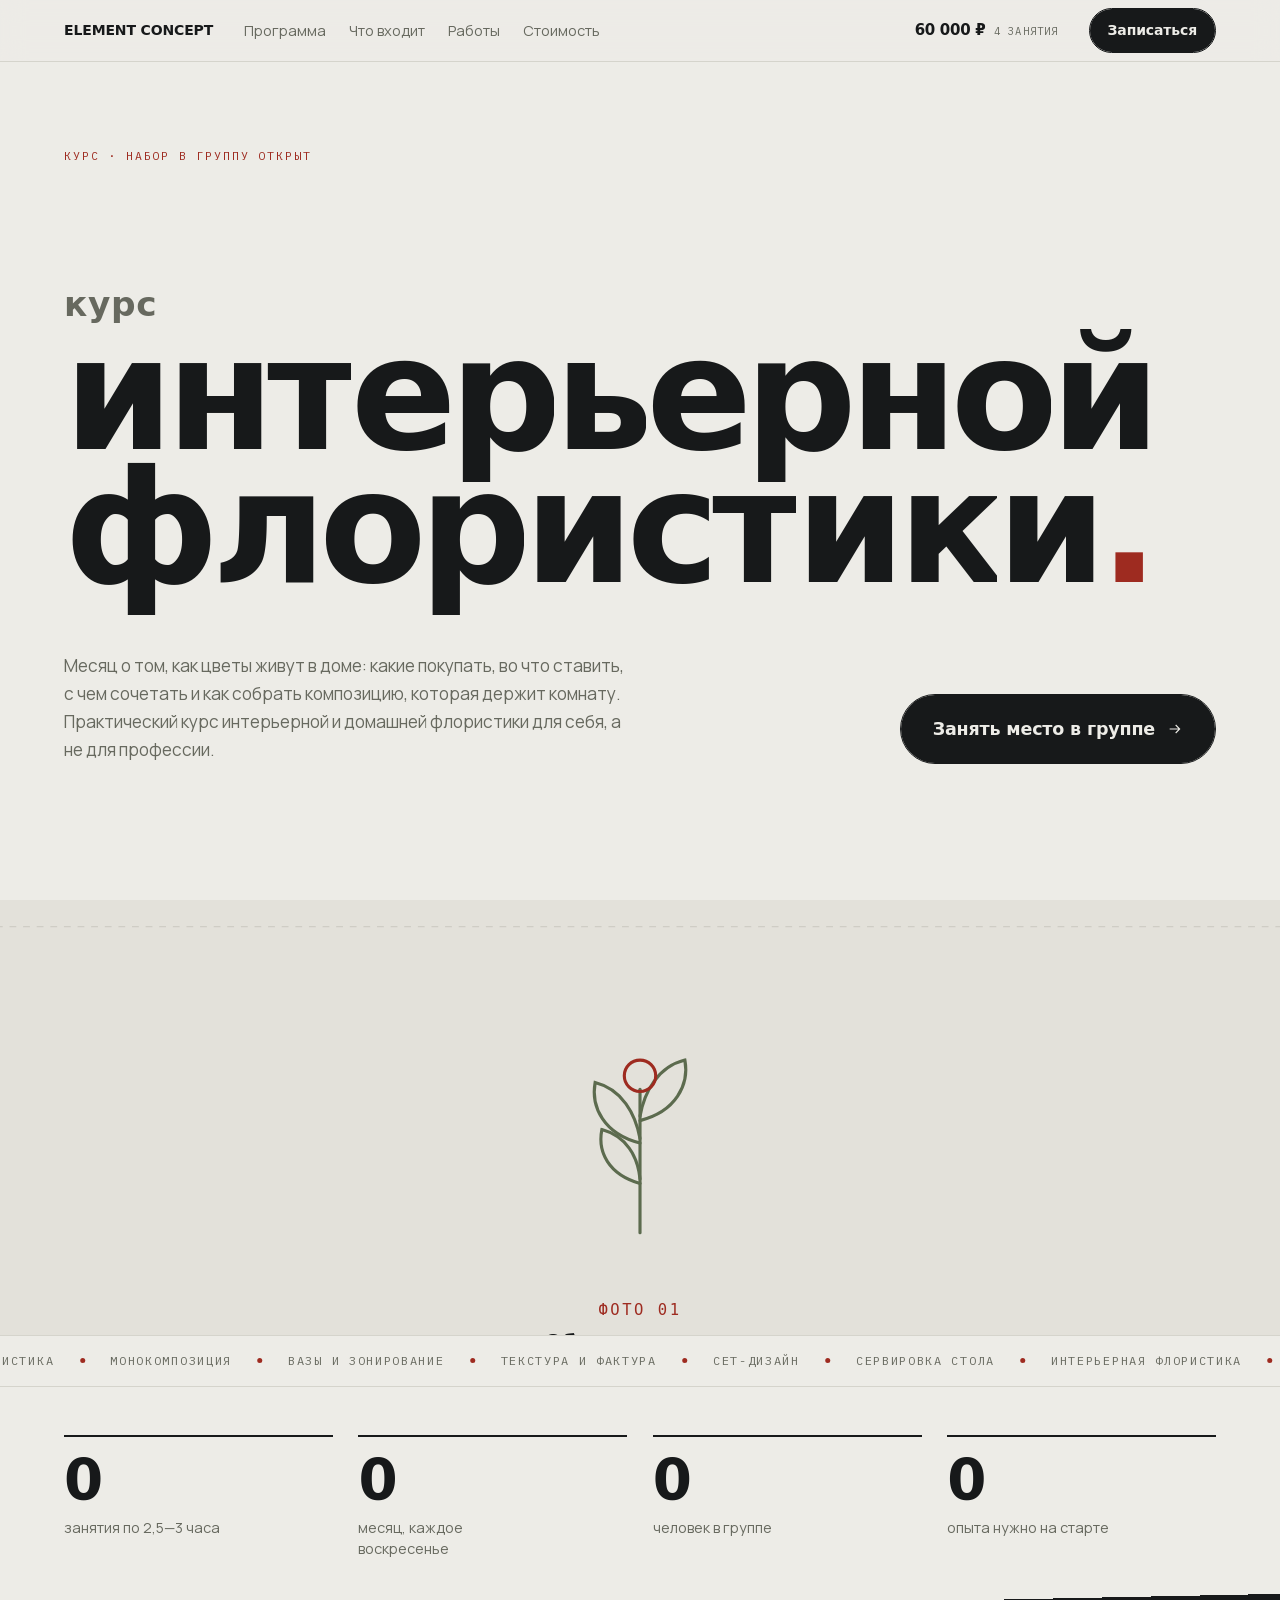
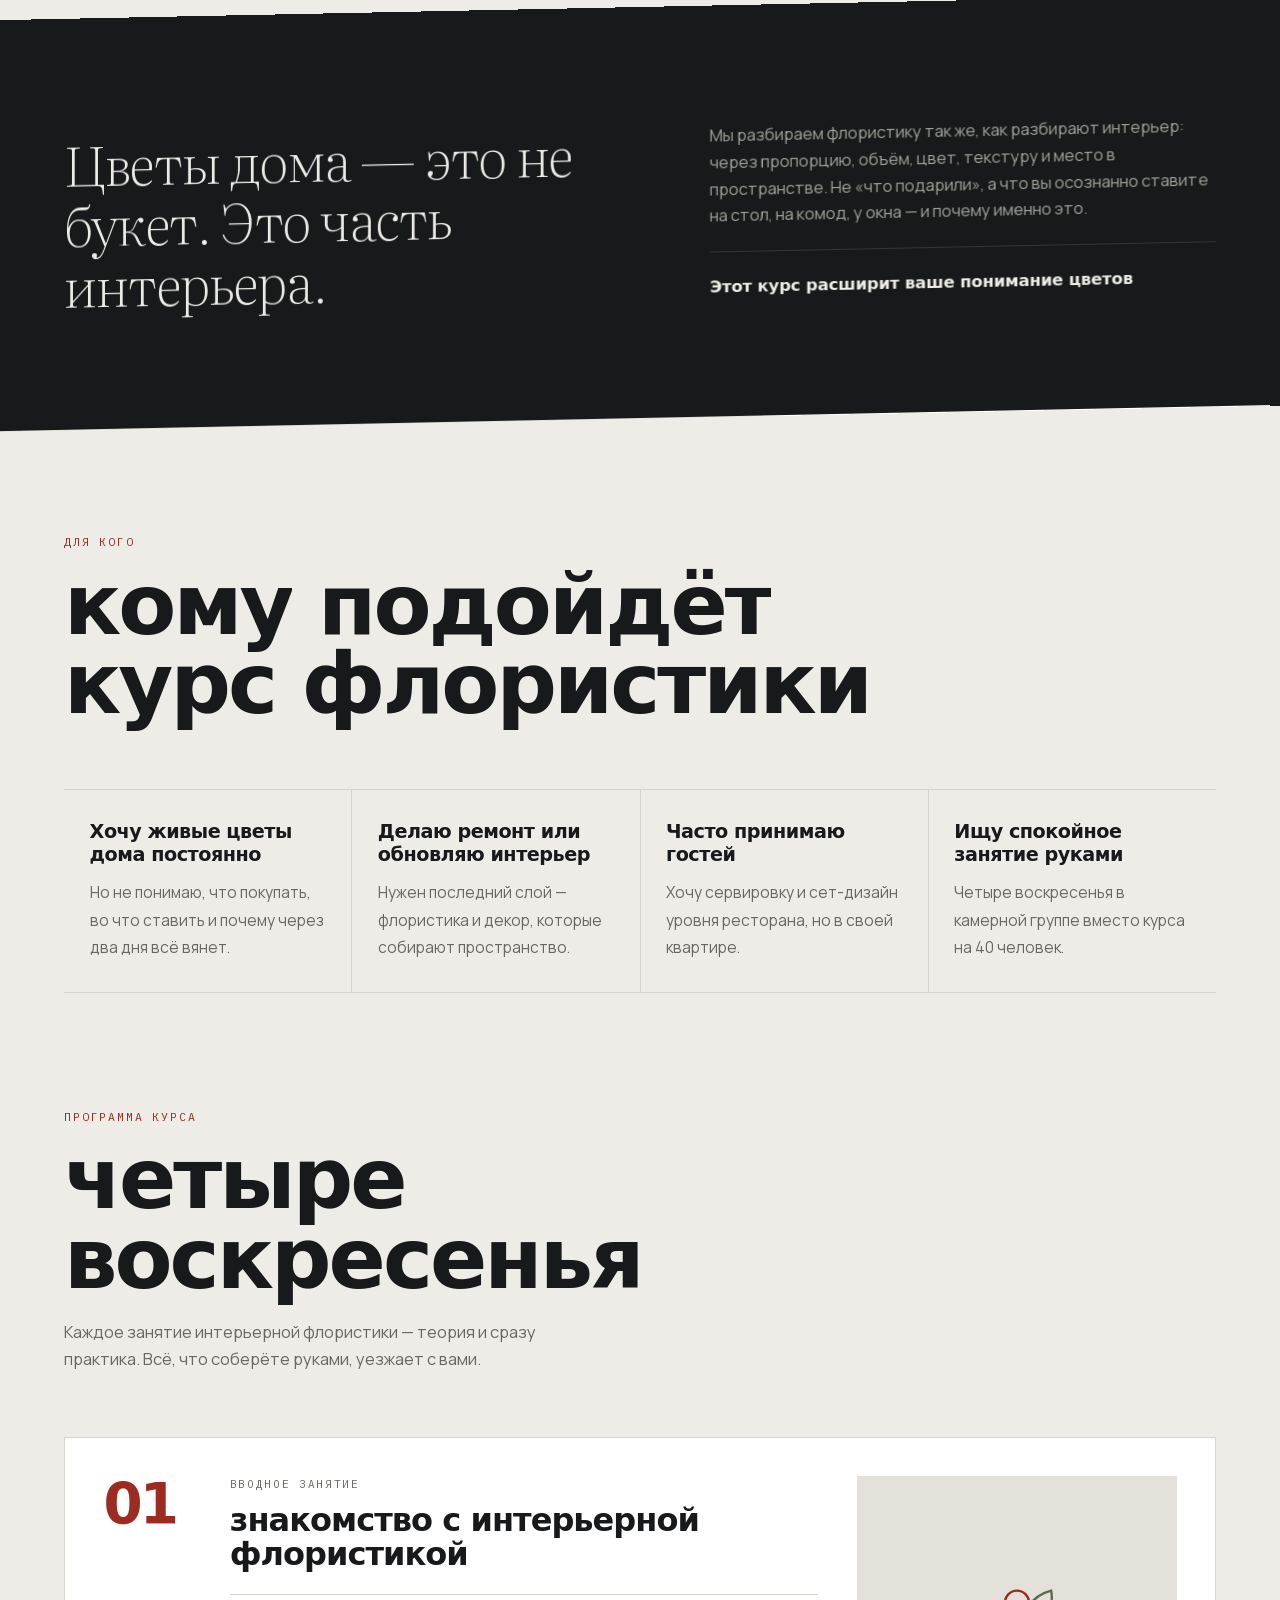
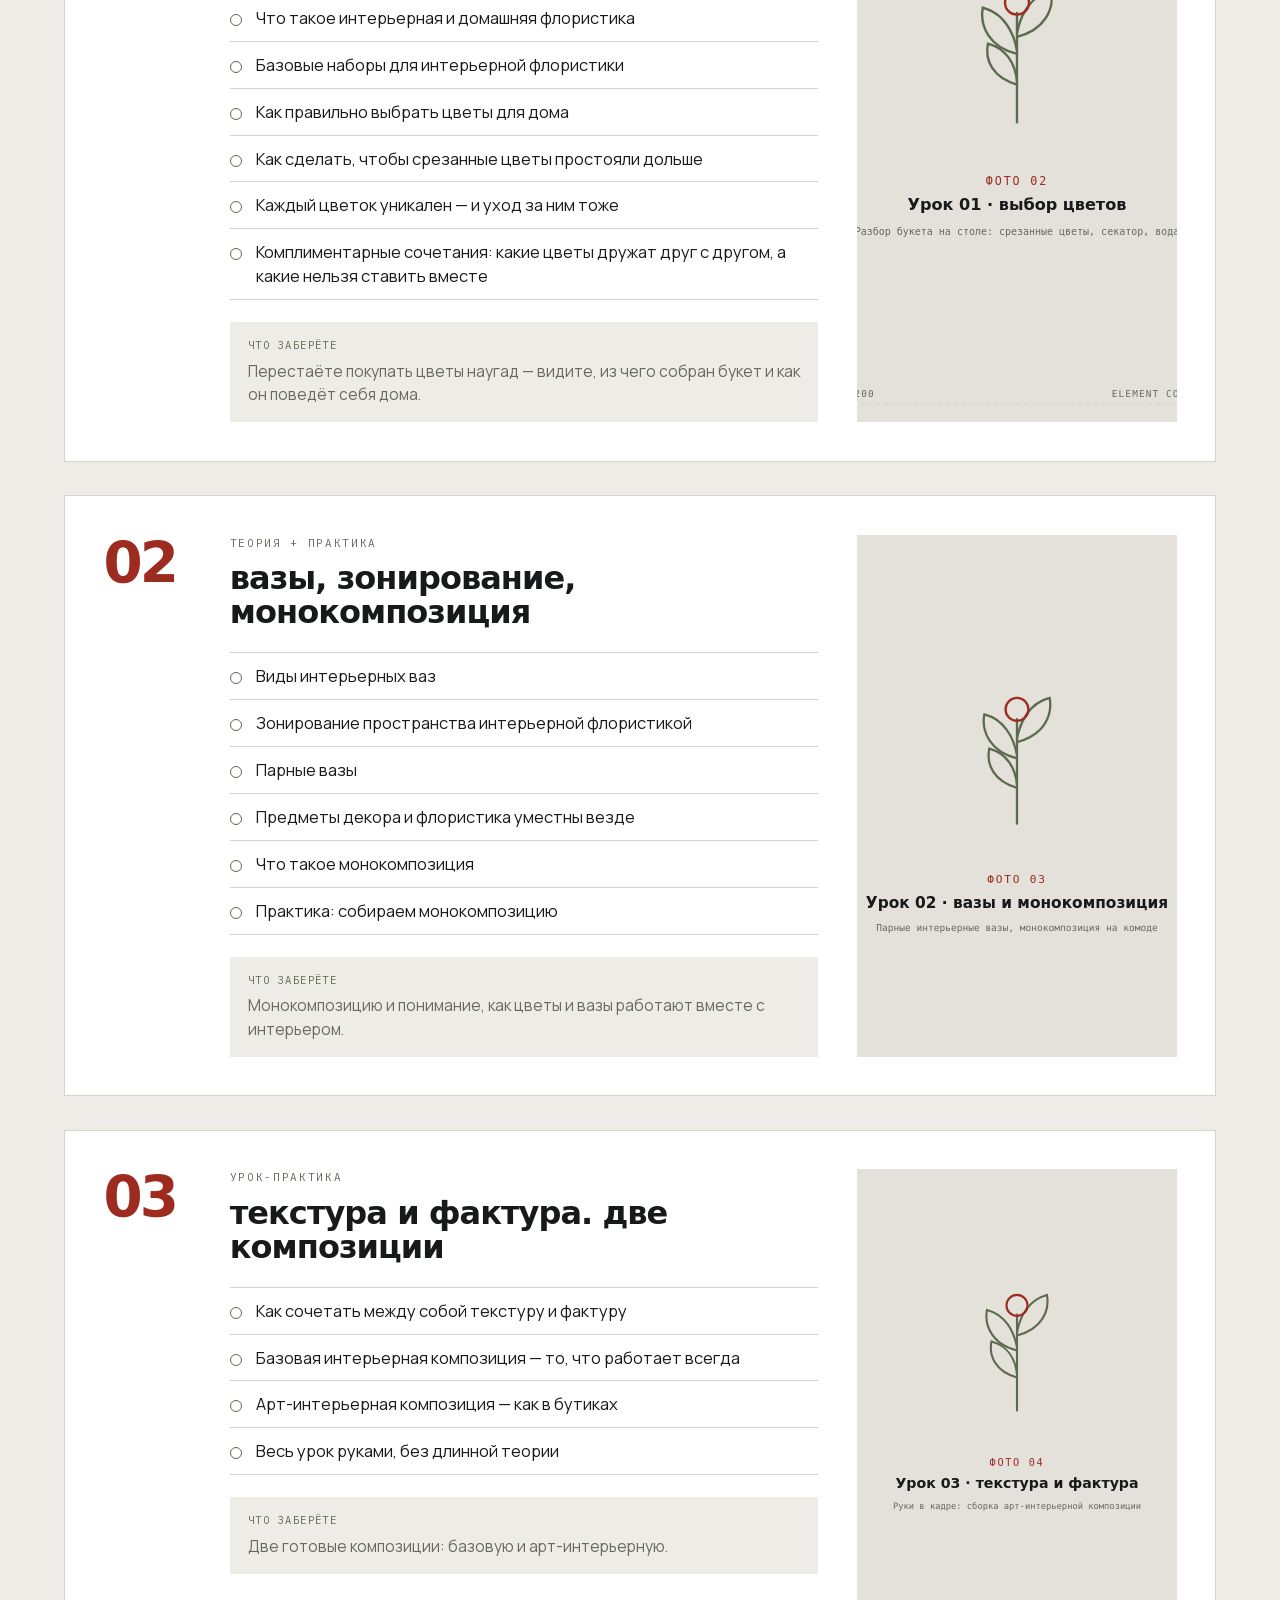
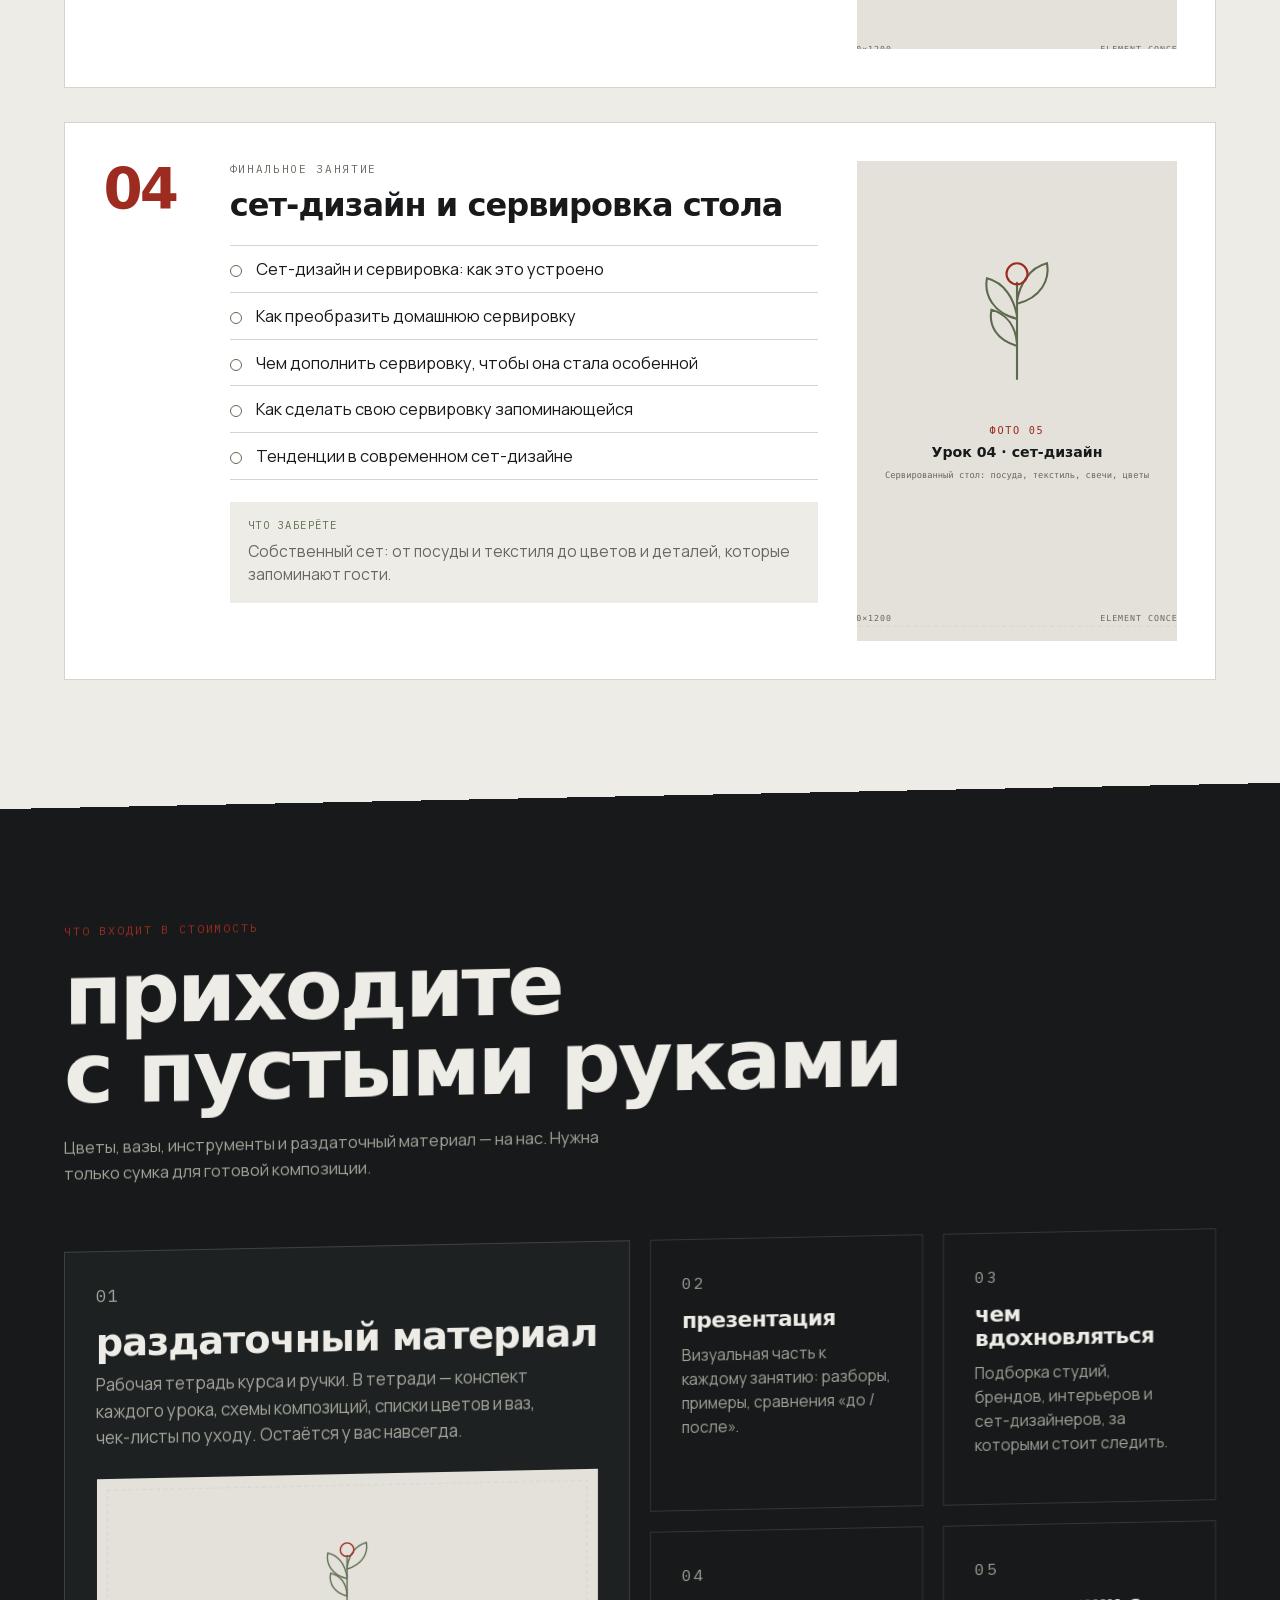
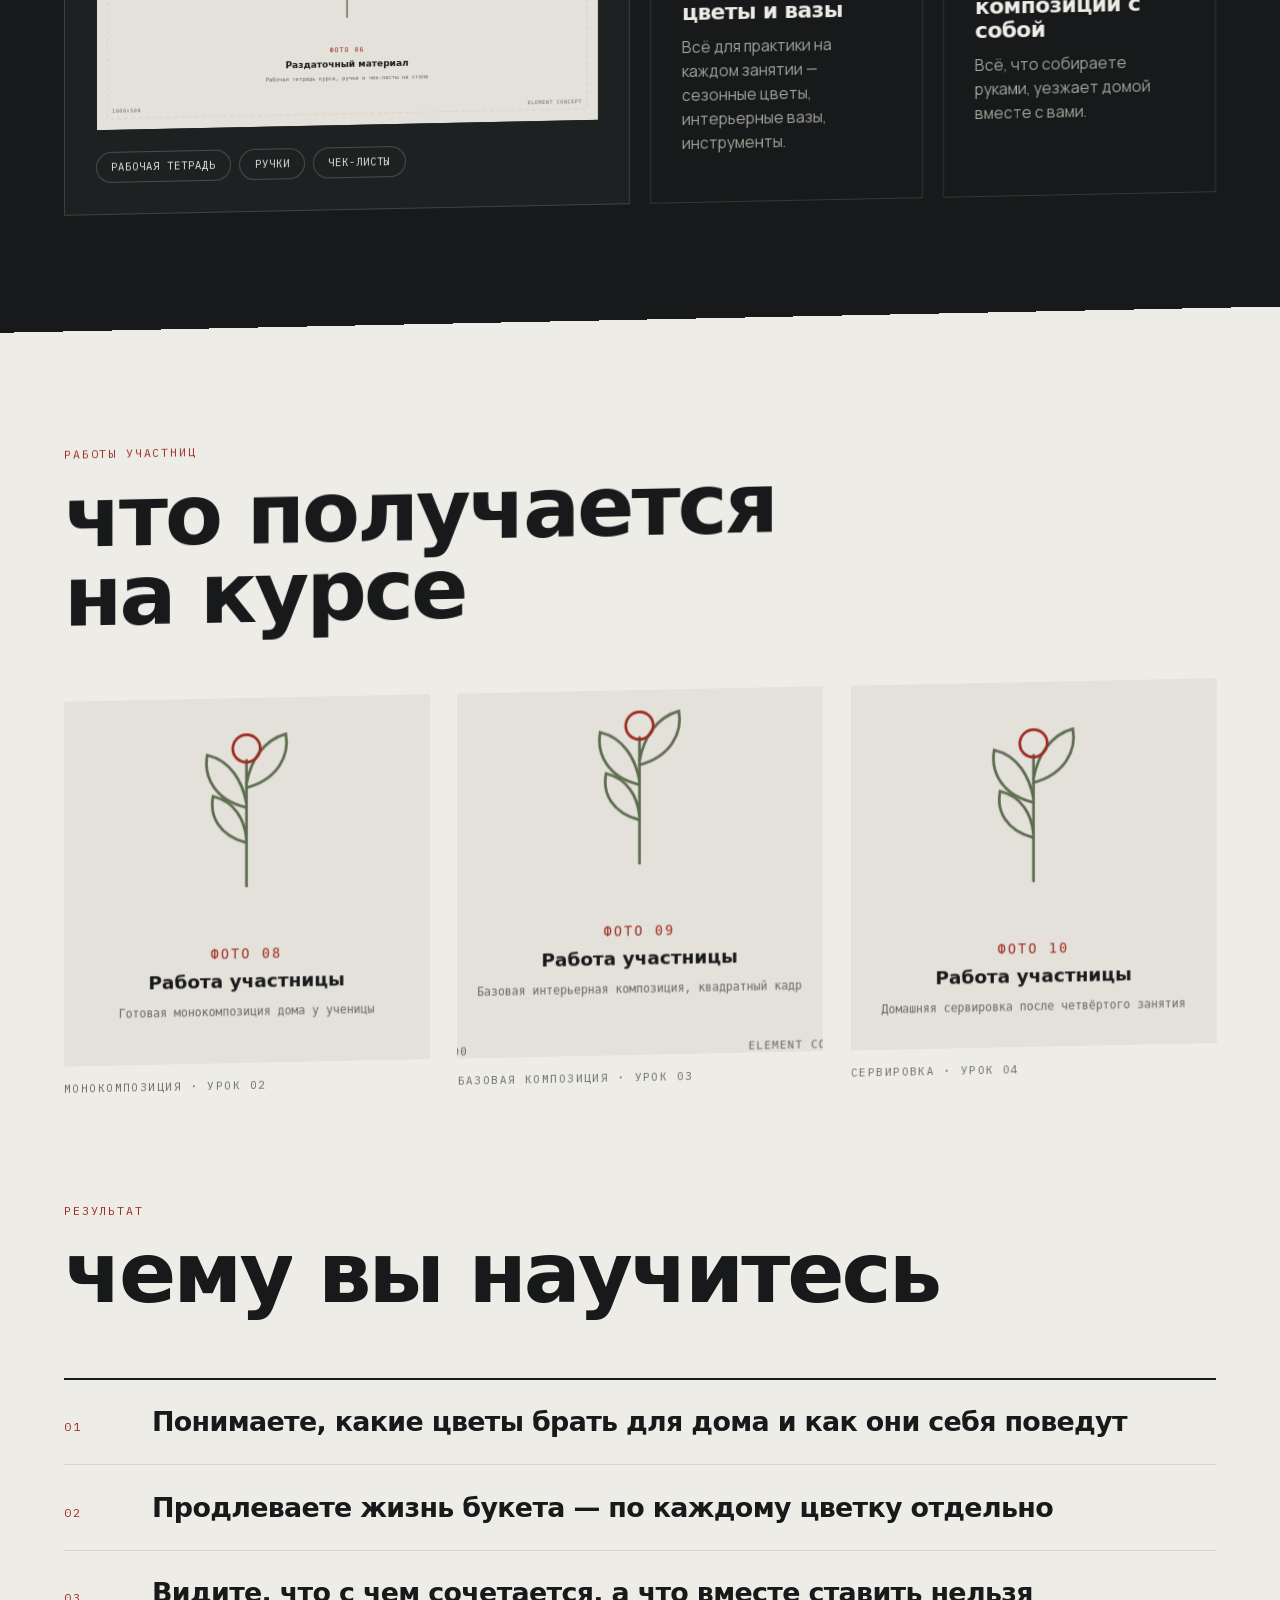
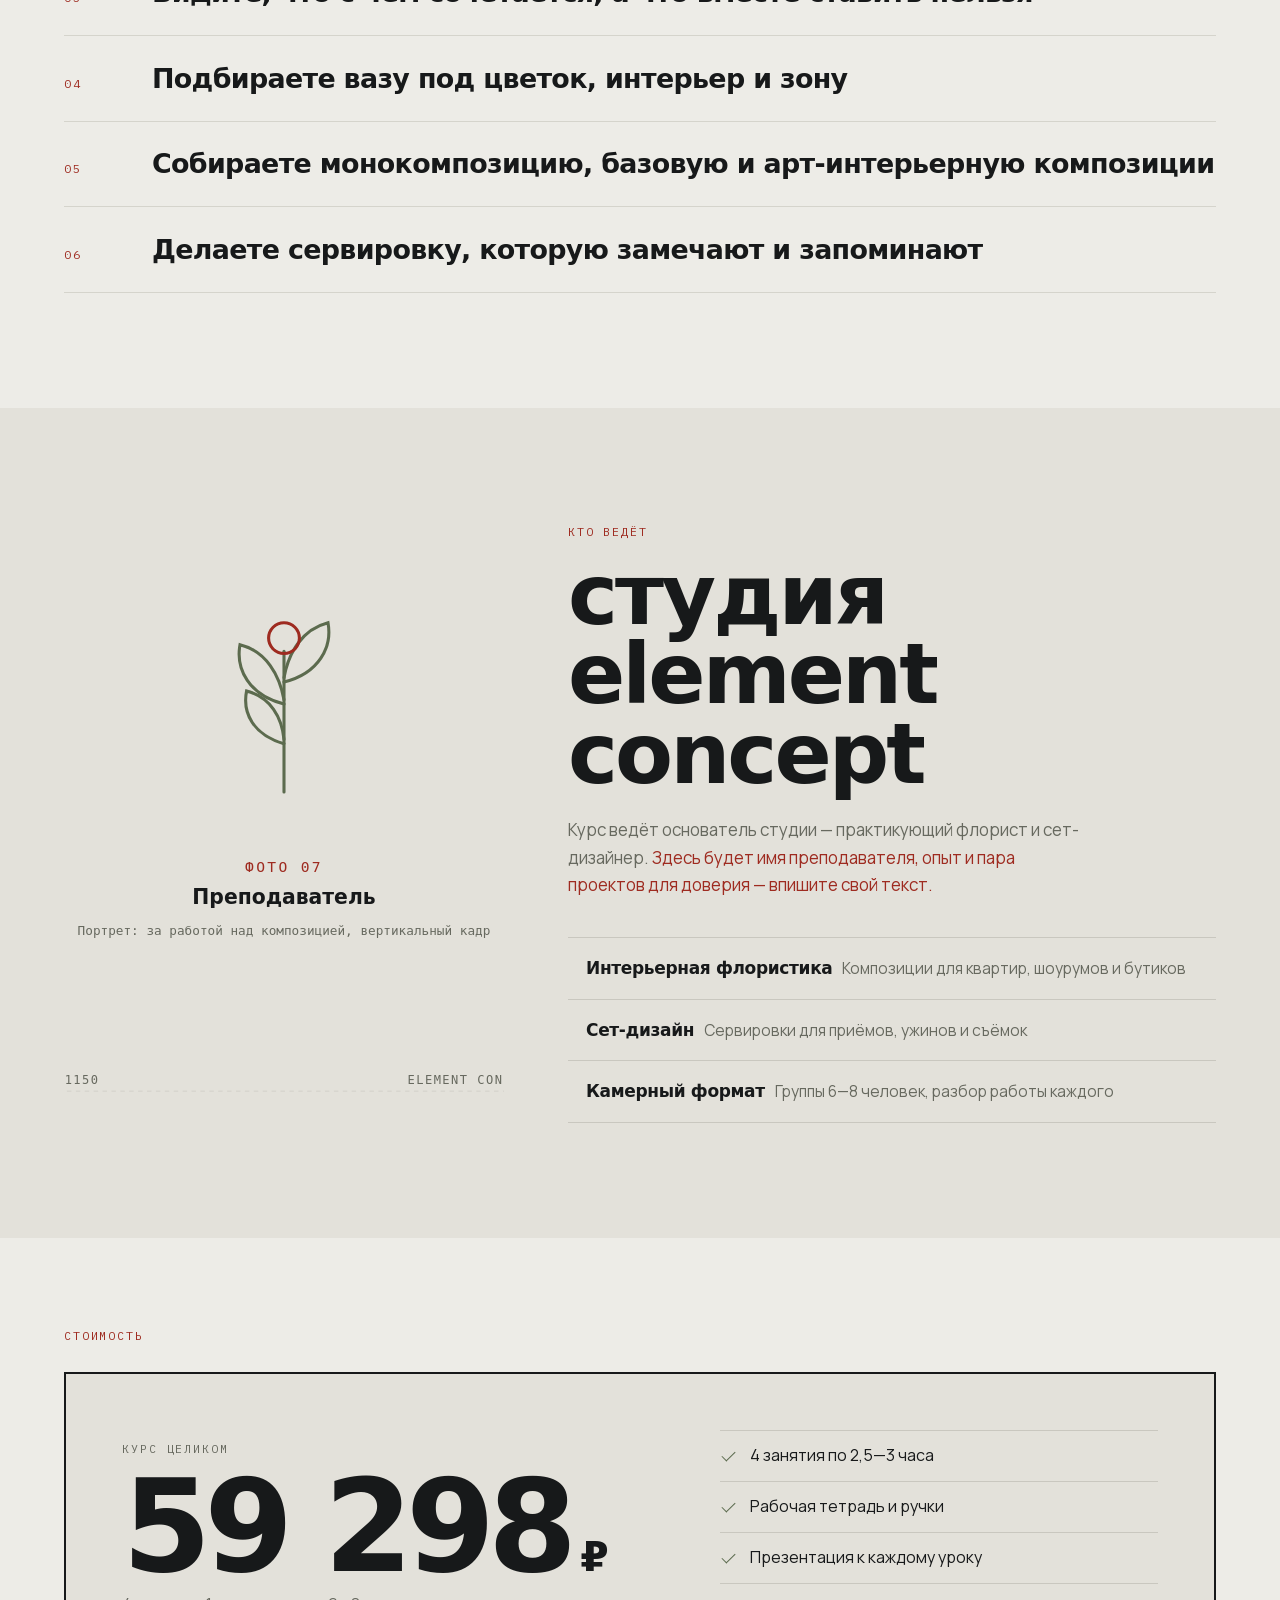
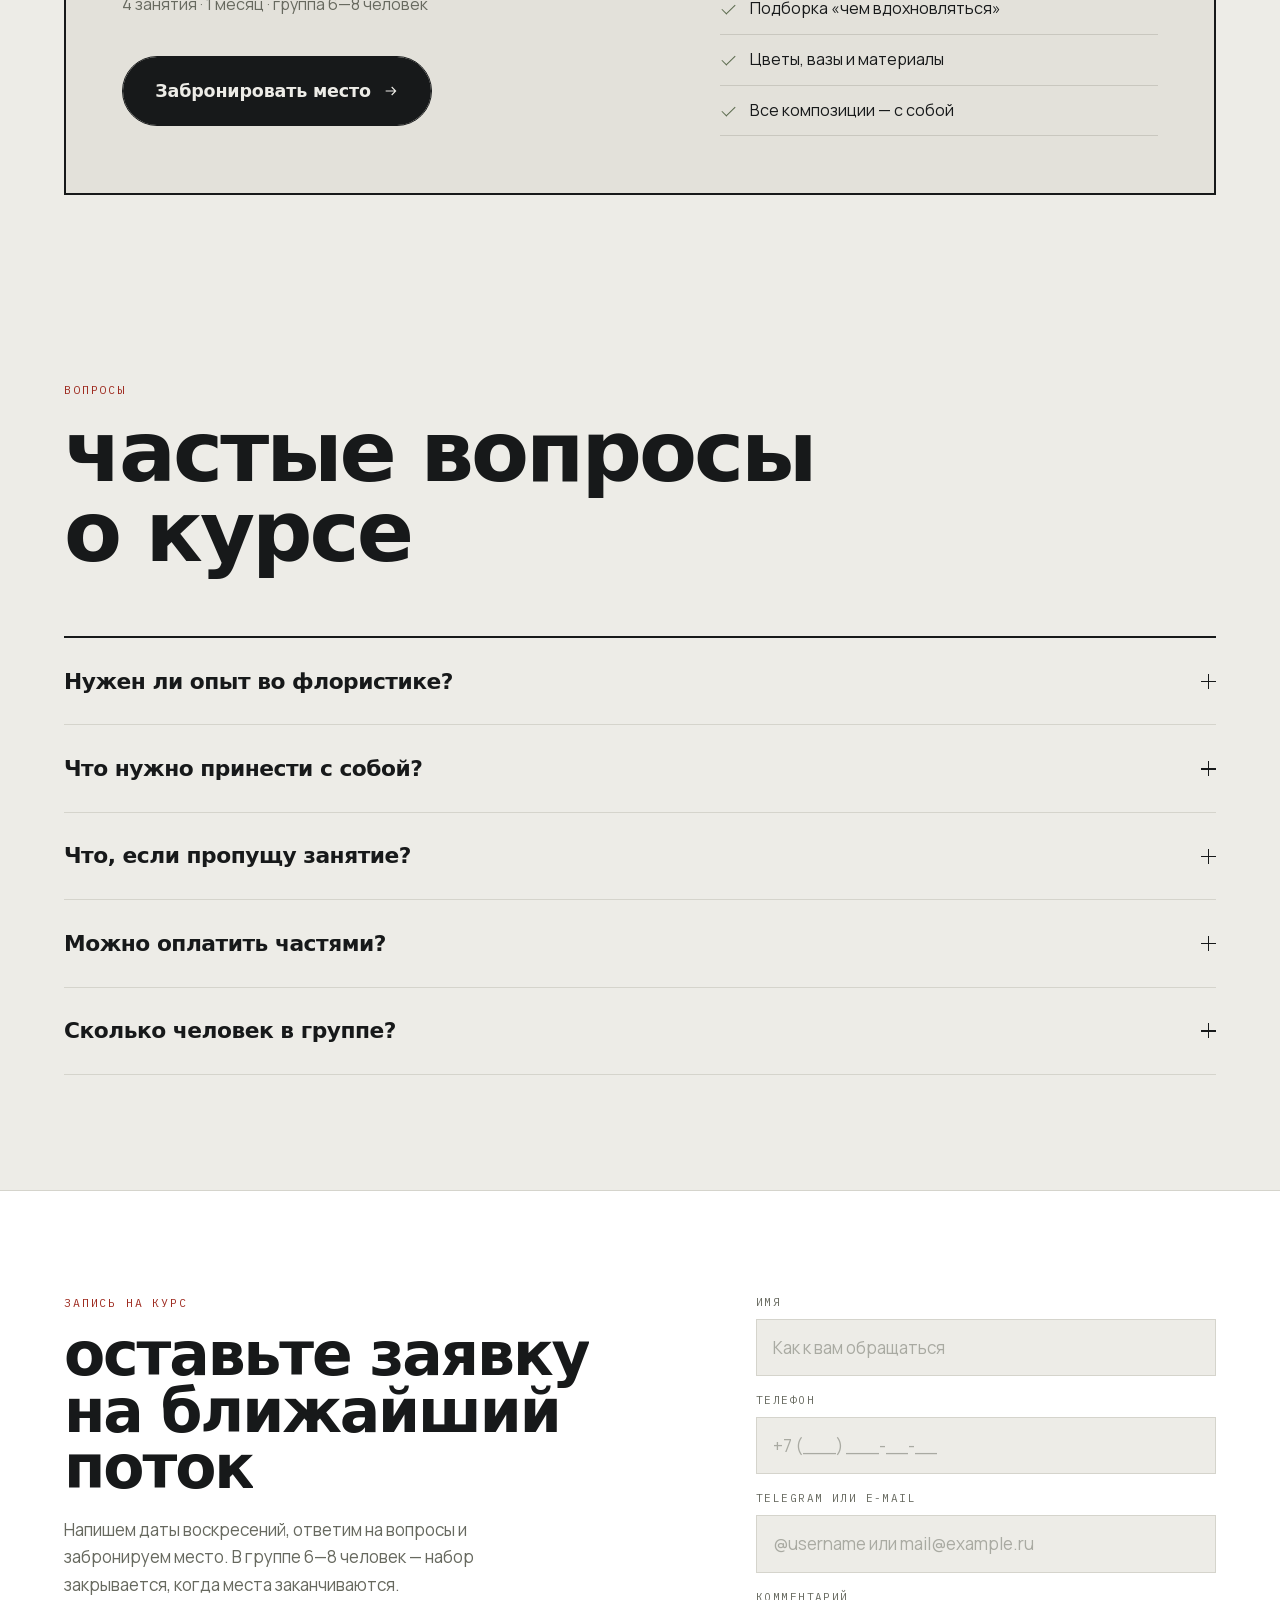
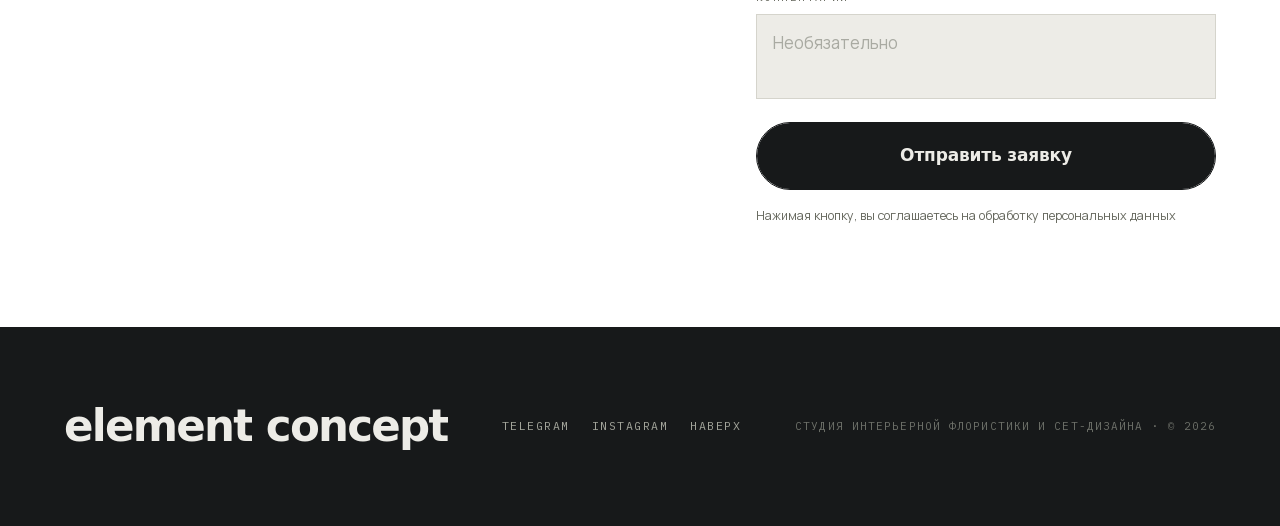
==== index.html @ 65b051f3 "Лендинг курса «Интерьерная флористика» для Element Concept Одностраничник без сборки: статика + один" ====
<!doctype html>
<html lang="ru">
<head>
<meta charset="utf-8">
<meta name="viewport" content="width=device-width,initial-scale=1">

<title>Курс интерьерной флористики — 4 занятия, группа 6—8 человек | Element Concept</title>
<meta name="description" content="Курс интерьерной флористики Element Concept: 4 занятия по 2,5—3 часа за месяц, по воскресеньям, в группе 6—8 человек. Учим выбирать цветы для дома, подбирать вазы, собирать монокомпозиции и делать сервировку стола. Стоимость — 60 000 ₽, материалы и рабочая тетрадь включены.">
<meta name="robots" content="index,follow,max-image-preview:large">
<meta name="author" content="Element Concept">
<link rel="canonical" href="https://aidamirrrrrr.github.io/element-concept-course-landing/">

<meta property="og:type" content="website">
<meta property="og:locale" content="ru_RU">
<meta property="og:site_name" content="Element Concept">
<meta property="og:title" content="Курс интерьерной флористики — Element Concept">
<meta property="og:description" content="4 занятия по воскресеньям, группа 6—8 человек, 60 000 ₽. Цветы для дома, вазы, монокомпозиция, сет-дизайн и сервировка.">
<meta property="og:url" content="https://aidamirrrrrr.github.io/element-concept-course-landing/">
<meta property="og:image" content="https://aidamirrrrrr.github.io/element-concept-course-landing/img/ph/cover-strip.svg">
<meta name="twitter:card" content="summary_large_image">

<link rel="icon" href="data:image/svg+xml,%3Csvg xmlns='http://www.w3.org/2000/svg' viewBox='0 0 32 32'%3E%3Crect width='32' height='32' fill='%2317191A'/%3E%3Cpath d='M16 27V9' stroke='%235C6B4E' stroke-width='1.6' fill='none'/%3E%3Cpath d='M16 18c-6-1-8-6-7-10 4 1 6 5 7 9z' stroke='%235C6B4E' stroke-width='1.4' fill='none'/%3E%3Ccircle cx='16' cy='8' r='3.4' stroke='%239E2B20' stroke-width='1.6' fill='none'/%3E%3C/svg%3E">

<link rel="preload" href="fonts/manrope-700-800-cyrillic.woff2" as="font" type="font/woff2" crossorigin>
<link rel="preload" href="fonts/manrope-400-600-cyrillic.woff2" as="font" type="font/woff2" crossorigin>
<link rel="stylesheet" href="css/fonts.css">
<link rel="stylesheet" href="css/style.css">

<script>document.documentElement.classList.add('js')</script>

<script type="application/ld+json">
{
  "@context": "https://schema.org",
  "@graph": [
    {
      "@type": "Organization",
      "@id": "https://aidamirrrrrr.github.io/element-concept-course-landing/#org",
      "name": "Element Concept",
      "description": "Студия интерьерной флористики и сет-дизайна",
      "url": "https://aidamirrrrrr.github.io/element-concept-course-landing/"
    },
    {
      "@type": "Course",
      "name": "Курс интерьерной флористики",
      "description": "Курс из четырёх занятий об интерьерной и домашней флористике: выбор и уход за срезанными цветами, интерьерные вазы и зонирование, монокомпозиция, работа с текстурой и фактурой, сет-дизайн и сервировка стола.",
      "inLanguage": "ru",
      "provider": { "@id": "https://aidamirrrrrr.github.io/element-concept-course-landing/#org" },
      "educationalLevel": "Начальный, без подготовки",
      "teaches": [
        "Выбор цветов для дома",
        "Уход за срезанными цветами",
        "Подбор интерьерных ваз",
        "Монокомпозиция",
        "Работа с текстурой и фактурой",
        "Сет-дизайн и сервировка стола"
      ],
      "hasCourseInstance": {
        "@type": "CourseInstance",
        "courseMode": "Offline",
        "courseWorkload": "PT12H",
        "maximumAttendeeCapacity": 8,
        "courseSchedule": {
          "@type": "Schedule",
          "repeatFrequency": "P1W",
          "byDay": "https://schema.org/Sunday",
          "repeatCount": 4,
          "duration": "PT3H"
        }
      },
      "offers": {
        "@type": "Offer",
        "price": "60000",
        "priceCurrency": "RUB",
        "category": "Полный курс, 4 занятия",
        "availability": "https://schema.org/LimitedAvailability"
      }
    },
    {
      "@type": "FAQPage",
      "mainEntity": [
        { "@type": "Question", "name": "Нужен ли опыт во флористике?",
          "acceptedAnswer": { "@type": "Answer", "text": "Нет. Курс интерьерной флористики рассчитан на тех, кто начинает с нуля и хочет собирать цветы для своего дома, а не работать флористом." } },
        { "@type": "Question", "name": "Что нужно принести с собой на занятие?",
          "acceptedAnswer": { "@type": "Answer", "text": "Ничего. Цветы, интерьерные вазы, инструменты и раздаточный материал входят в стоимость курса. Понадобится только сумка для готовой композиции." } },
        { "@type": "Question", "name": "Что будет, если пропустить занятие?",
          "acceptedAnswer": { "@type": "Answer", "text": "Мы присылаем презентацию и конспект урока, а практику разбираем отдельно по договорённости внутри потока." } },
        { "@type": "Question", "name": "Можно оплатить курс частями?",
          "acceptedAnswer": { "@type": "Answer", "text": "Да, оплату частями обсуждаем индивидуально при бронировании. Предоплата фиксирует место в группе." } },
        { "@type": "Question", "name": "Сколько человек в группе?",
          "acceptedAnswer": { "@type": "Answer", "text": "От 6 до 8 человек. Камерный формат нужен, чтобы у каждого участника была практика с разбором преподавателя." } }
      ]
    }
  ]
}
</script>
</head>
<body>

<a class="skip" href="#main">Перейти к содержанию</a>

<!-- ─── Прелоадер ─────────────────────────────────────── -->
<div class="load" id="load" aria-hidden="true">
  <div class="load__in">
    <p class="load__mark">Element Concept</p>
    <div class="load__bar"><i></i></div>
    <p class="load__num"><span>0</span>%</p>
  </div>
</div>

<div class="prog-line" aria-hidden="true"><i></i></div>

<!-- ─── Шапка ─────────────────────────────────────────── -->
<header class="bar">
  <div class="bar__in">
    <a class="bar__logo" href="#top">Element&nbsp;Concept</a>
    <nav class="bar__nav" aria-label="Разделы страницы">
      <a href="#program">Программа</a>
      <a href="#kit">Что входит</a>
      <a href="#works">Работы</a>
      <a href="#price">Стоимость</a>
    </nav>
    <p class="bar__price"><b>60 000 ₽</b><span>4 занятия</span></p>
    <a class="btn btn--s" href="#form" data-mag>Записаться</a>
    <button class="burger" type="button" aria-expanded="false" aria-controls="menu" aria-label="Открыть меню"><i></i><i></i></button>
  </div>
</header>

<div class="menu" id="menu" hidden>
  <a href="#program">Программа</a>
  <a href="#kit">Что входит</a>
  <a href="#works">Работы</a>
  <a href="#price">Стоимость</a>
  <a href="#form">Записаться</a>
</div>

<main id="main">

<!-- ─── 1. Обложка ────────────────────────────────────── -->
<section class="cover" id="top">
  <div class="wrap cover__top">
    <p class="tag rv">Курс · Набор в группу открыт</p>

    <h1 class="cover__h" data-split="chars">
      <span class="cover__h-sm" data-block>курс</span>интерьерной<br>флористики<span class="dot">.</span>
    </h1>

    <div class="cover__row rv" style="--i:2">
      <p class="cover__lead">
        Месяц о том, как цветы живут в доме: какие покупать, во что ставить,
        с чем сочетать и как собрать композицию, которая держит комнату.
        Практический курс интерьерной и домашней флористики для себя, а не для профессии.
      </p>
      <a class="btn btn--big" href="#form" data-mag>
        Занять место в группе
        <svg viewBox="0 0 24 24" width="16" height="16" aria-hidden="true"><path d="M4 12h15M13 6l6 6-6 6" fill="none" stroke="currentColor" stroke-width="1.6"/></svg>
      </a>
    </div>
  </div>

  <figure class="cover__strip mask" data-par="0.34">
    <picture><img src="img/ph/cover-strip.svg" alt="Интерьерная композиция из живых цветов в жилом пространстве" width="1800" height="600" fetchpriority="high"></picture>
  </figure>

  <div class="mq" aria-hidden="true">
    <div class="mq__row">
      <span>интерьерная флористика</span><i></i><span>монокомпозиция</span><i></i>
      <span>вазы и зонирование</span><i></i><span>текстура и фактура</span><i></i>
      <span>сет-дизайн</span><i></i><span>сервировка стола</span><i></i>
    </div>
  </div>

  <div class="wrap">
    <dl class="stats">
      <div class="rv"><dt data-count="4">0</dt><dd>занятия по 2,5—3 часа</dd></div>
      <div class="rv" style="--i:1"><dt data-count="1">0</dt><dd>месяц, каждое воскресенье</dd></div>
      <div class="rv" style="--i:2"><dt data-count="8" data-prefix="6—">0</dt><dd>человек в группе</dd></div>
      <div class="rv" style="--i:3"><dt data-count="0">0</dt><dd>опыта нужно на старте</dd></div>
    </dl>
  </div>
</section>

<!-- ─── 2. Манифест ───────────────────────────────────── -->
<section class="say" aria-label="О подходе" data-skew>
  <div class="wrap say__in">
    <p class="say__q" data-hl data-par-y="-40">Цветы дома — это не букет. Это часть интерьера.</p>
    <div class="say__txt rv" data-par-y="26">
      <p>
        Мы разбираем флористику так же, как разбирают интерьер: через пропорцию,
        объём, цвет, текстуру и место в пространстве. Не «что подарили», а что
        вы осознанно ставите на стол, на комод, у окна — и почему именно это.
      </p>
      <p class="say__sig">Этот курс расширит ваше понимание цветов</p>
    </div>
  </div>
</section>

<!-- ─── 3. Для кого ───────────────────────────────────── -->
<section class="who" id="who">
  <div class="wrap">
    <header class="head">
      <p class="tag rv">Для кого</p>
      <h2 class="h2" data-split>кому подойдёт<br>курс флористики</h2>
    </header>
    <ul class="who__list">
      <li class="rv"><b>Хочу живые цветы дома постоянно</b><span>Но не понимаю, что покупать, во что ставить и почему через два дня всё вянет.</span></li>
      <li class="rv" style="--i:1"><b>Делаю ремонт или обновляю интерьер</b><span>Нужен последний слой — флористика и декор, которые собирают пространство.</span></li>
      <li class="rv" style="--i:2"><b>Часто принимаю гостей</b><span>Хочу сервировку и сет-дизайн уровня ресторана, но в своей квартире.</span></li>
      <li class="rv" style="--i:3"><b>Ищу спокойное занятие руками</b><span>Четыре воскресенья в камерной группе вместо курса на 40 человек.</span></li>
    </ul>
  </div>
</section>

<!-- ─── 4. Программа ──────────────────────────────────── -->
<section class="prog" id="program">
  <div class="wrap">
    <header class="head">
      <p class="tag rv">Программа курса</p>
      <h2 class="h2" data-split>четыре<br>воскресенья</h2>
      <p class="head__note rv">Каждое занятие интерьерной флористики — теория и сразу практика. Всё, что соберёте руками, уезжает с вами.</p>
    </header>

    <ol class="weeks">

      <li class="wk rv">
        <div class="wk__rail" data-par-y="-44"><span class="wk__no">01</span></div>
        <div class="wk__card">
          <p class="wk__kicker">Вводное занятие</p>
          <h3 class="wk__t">знакомство с интерьерной флористикой</h3>
          <ul class="wk__list">
            <li>Что такое интерьерная и домашняя флористика</li>
            <li>Базовые наборы для интерьерной флористики</li>
            <li>Как правильно выбрать цветы для дома</li>
            <li>Как сделать, чтобы срезанные цветы простояли дольше</li>
            <li>Каждый цветок уникален — и уход за ним тоже</li>
            <li>Комплиментарные сочетания: какие цветы дружат друг с другом, а какие нельзя ставить вместе</li>
          </ul>
          <p class="wk__out"><span>Что заберёте</span>Перестаёте покупать цветы наугад — видите, из чего собран букет и как он поведёт себя дома.</p>
        </div>
        <figure class="wk__img mask" data-par="0.22">
          <picture><img src="img/ph/week-01.svg" alt="Урок 1: выбор срезанных цветов для дома и уход за букетом" width="800" height="1200" loading="lazy" decoding="async"></picture>
        </figure>
      </li>

      <li class="wk rv">
        <div class="wk__rail" data-par-y="-44"><span class="wk__no">02</span></div>
        <div class="wk__card">
          <p class="wk__kicker">Теория + практика</p>
          <h3 class="wk__t">вазы, зонирование, монокомпозиция</h3>
          <ul class="wk__list">
            <li>Виды интерьерных ваз</li>
            <li>Зонирование пространства интерьерной флористикой</li>
            <li>Парные вазы</li>
            <li>Предметы декора и флористика уместны везде</li>
            <li>Что такое монокомпозиция</li>
            <li>Практика: собираем монокомпозицию</li>
          </ul>
          <p class="wk__out"><span>Что заберёте</span>Монокомпозицию и понимание, как цветы и вазы работают вместе с интерьером.</p>
        </div>
        <figure class="wk__img mask" data-par="0.22">
          <picture><img src="img/ph/week-02.svg" alt="Урок 2: интерьерные вазы, зонирование пространства и монокомпозиция" width="800" height="1200" loading="lazy" decoding="async"></picture>
        </figure>
      </li>

      <li class="wk rv">
        <div class="wk__rail" data-par-y="-44"><span class="wk__no">03</span></div>
        <div class="wk__card">
          <p class="wk__kicker">Урок-практика</p>
          <h3 class="wk__t">текстура и фактура. две композиции</h3>
          <ul class="wk__list">
            <li>Как сочетать между собой текстуру и фактуру</li>
            <li>Базовая интерьерная композиция — то, что работает всегда</li>
            <li>Арт-интерьерная композиция — как в бутиках</li>
            <li>Весь урок руками, без длинной теории</li>
          </ul>
          <p class="wk__out"><span>Что заберёте</span>Две готовые композиции: базовую и арт-интерьерную.</p>
        </div>
        <figure class="wk__img mask" data-par="0.22">
          <picture><img src="img/ph/week-03.svg" alt="Урок 3: сочетание текстуры и фактуры в интерьерной композиции" width="800" height="1200" loading="lazy" decoding="async"></picture>
        </figure>
      </li>

      <li class="wk rv">
        <div class="wk__rail" data-par-y="-44"><span class="wk__no">04</span></div>
        <div class="wk__card">
          <p class="wk__kicker">Финальное занятие</p>
          <h3 class="wk__t">сет-дизайн и сервировка стола</h3>
          <ul class="wk__list">
            <li>Сет-дизайн и сервировка: как это устроено</li>
            <li>Как преобразить домашнюю сервировку</li>
            <li>Чем дополнить сервировку, чтобы она стала особенной</li>
            <li>Как сделать свою сервировку запоминающейся</li>
            <li>Тенденции в современном сет-дизайне</li>
          </ul>
          <p class="wk__out"><span>Что заберёте</span>Собственный сет: от посуды и текстиля до цветов и деталей, которые запоминают гости.</p>
        </div>
        <figure class="wk__img mask" data-par="0.22">
          <picture><img src="img/ph/week-04.svg" alt="Урок 4: сет-дизайн и сервировка праздничного стола с флористикой" width="800" height="1200" loading="lazy" decoding="async"></picture>
        </figure>
      </li>

    </ol>
  </div>
</section>

<!-- ─── 5. Что входит ─────────────────────────────────── -->
<section class="kit" id="kit" data-skew>
  <div class="wrap">
    <header class="head head--inv">
      <p class="tag rv">Что входит в стоимость</p>
      <h2 class="h2" data-split>приходите<br>с пустыми руками</h2>
      <p class="head__note rv">Цветы, вазы, инструменты и раздаточный материал — на нас. Нужна только сумка для готовой композиции.</p>
    </header>

    <div class="kit__grid">
      <article class="kit__hero rv">
        <p class="kit__no">01</p>
        <h3>раздаточный материал</h3>
        <p>Рабочая тетрадь курса и ручки. В тетради — конспект каждого урока,
           схемы композиций, списки цветов и ваз, чек-листы по уходу. Остаётся у вас навсегда.</p>
        <figure class="kit__pic mask">
          <picture><img src="img/ph/kit-materials.svg" alt="Раздаточный материал курса: рабочая тетрадь, ручки и чек-листы" width="1000" height="500" loading="lazy" decoding="async"></picture>
        </figure>
        <ul class="chips"><li>Рабочая тетрадь</li><li>Ручки</li><li>Чек-листы</li></ul>
      </article>

      <article class="kit__i rv" style="--i:1">
        <p class="kit__no">02</p><h3>презентация</h3>
        <p>Визуальная часть к каждому занятию: разборы, примеры, сравнения «до / после».</p>
      </article>
      <article class="kit__i rv" style="--i:2">
        <p class="kit__no">03</p><h3>чем вдохновляться</h3>
        <p>Подборка студий, брендов, интерьеров и сет-дизайнеров, за которыми стоит следить.</p>
      </article>
      <article class="kit__i rv" style="--i:3">
        <p class="kit__no">04</p><h3>цветы и вазы</h3>
        <p>Всё для практики на каждом занятии — сезонные цветы, интерьерные вазы, инструменты.</p>
      </article>
      <article class="kit__i rv" style="--i:4">
        <p class="kit__no">05</p><h3>композиции с собой</h3>
        <p>Всё, что собираете руками, уезжает домой вместе с вами.</p>
      </article>
    </div>
  </div>
</section>

<!-- ─── 6. Работы ─────────────────────────────────────── -->
<section class="works" id="works" data-skew>
  <div class="wrap">
    <header class="head">
      <p class="tag rv">Работы участниц</p>
      <h2 class="h2" data-split>что получается<br>на курсе</h2>
    </header>
    <div class="works__grid">
      <figure class="work mask" data-par="0.26" data-par-zoom="0.4">
        <picture><img src="img/ph/work-01.svg" alt="Монокомпозиция, собранная участницей курса интерьерной флористики" width="800" height="800" loading="lazy" decoding="async"></picture>
        <figcaption>Монокомпозиция · урок 02</figcaption>
      </figure>
      <figure class="work mask" data-par="0.4" data-par-zoom="0.4">
        <picture><img src="img/ph/work-02.svg" alt="Базовая интерьерная композиция из живых цветов" width="800" height="800" loading="lazy" decoding="async"></picture>
        <figcaption>Базовая композиция · урок 03</figcaption>
      </figure>
      <figure class="work mask" data-par="0.18" data-par-zoom="0.4">
        <picture><img src="img/ph/work-03.svg" alt="Домашняя сервировка стола с флористикой после занятия по сет-дизайну" width="800" height="800" loading="lazy" decoding="async"></picture>
        <figcaption>Сервировка · урок 04</figcaption>
      </figure>
    </div>
  </div>
</section>

<!-- ─── 7. Результат ──────────────────────────────────── -->
<section class="res" id="result">
  <div class="wrap">
    <header class="head">
      <p class="tag rv">Результат</p>
      <h2 class="h2" data-split>чему вы научитесь</h2>
    </header>
    <ul class="res__list">
      <li class="rv"><span>01</span>Понимаете, какие цветы брать для дома и как они себя поведут</li>
      <li class="rv" style="--i:1"><span>02</span>Продлеваете жизнь букета — по каждому цветку отдельно</li>
      <li class="rv" style="--i:2"><span>03</span>Видите, что с чем сочетается, а что вместе ставить нельзя</li>
      <li class="rv" style="--i:3"><span>04</span>Подбираете вазу под цветок, интерьер и зону</li>
      <li class="rv" style="--i:4"><span>05</span>Собираете монокомпозицию, базовую и арт-интерьерную композиции</li>
      <li class="rv" style="--i:5"><span>06</span>Делаете сервировку, которую замечают и запоминают</li>
    </ul>
  </div>
</section>

<!-- ─── 8. Преподаватель ──────────────────────────────── -->
<section class="tut" id="tutor">
  <div class="wrap tut__in">
    <figure class="tut__img mask" data-par="0.3">
      <picture><img src="img/ph/teacher.svg" alt="Преподаватель курса интерьерной флористики Element Concept" width="900" height="1150" loading="lazy" decoding="async"></picture>
    </figure>
    <div class="tut__txt" data-par-y="-34">
      <p class="tag rv">Кто ведёт</p>
      <h2 class="h2" data-split>студия<br>element concept</h2>
      <p class="rv tut__lead">
        Курс ведёт основатель студии — практикующий флорист и сет-дизайнер.
        <mark>Здесь будет имя преподавателя, опыт и пара проектов для доверия — впишите свой текст.</mark>
      </p>
      <ul class="tut__facts">
        <li class="rv"><b>Интерьерная флористика</b><span>Композиции для квартир, шоурумов и бутиков</span></li>
        <li class="rv" style="--i:1"><b>Сет-дизайн</b><span>Сервировки для приёмов, ужинов и съёмок</span></li>
        <li class="rv" style="--i:2"><b>Камерный формат</b><span>Группы 6—8 человек, разбор работы каждого</span></li>
      </ul>
    </div>
  </div>
</section>

<!-- ─── 9. Стоимость ──────────────────────────────────── -->
<section class="price" id="price">
  <div class="wrap">
    <header class="head">
      <p class="tag rv">Стоимость</p>
      <h2 class="h2 sr-only">Стоимость курса интерьерной флористики</h2>
    </header>
    <div class="tick rv">
      <div class="tick__l">
        <p class="tick__kick">Курс целиком</p>
        <p class="tick__n"><span data-count="60000" data-group>0</span><i>₽</i></p>
        <p class="tick__sub">4 занятия · 1 месяц · группа 6—8 человек</p>
        <a class="btn btn--big" href="#form" data-mag>
          Забронировать место
          <svg viewBox="0 0 24 24" width="16" height="16" aria-hidden="true"><path d="M4 12h15M13 6l6 6-6 6" fill="none" stroke="currentColor" stroke-width="1.6"/></svg>
        </a>
      </div>
      <ul class="tick__r">
        <li>4 занятия по 2,5—3 часа</li>
        <li>Рабочая тетрадь и ручки</li>
        <li>Презентация к каждому уроку</li>
        <li>Подборка «чем вдохновляться»</li>
        <li>Цветы, вазы и материалы</li>
        <li>Все композиции — с собой</li>
      </ul>
    </div>
    <p class="price__note rv">Место фиксируется предоплатой. Группа набирается один раз — 6—8 человек.</p>
  </div>
</section>

<!-- ─── 10. Вопросы ───────────────────────────────────── -->
<section class="faq" id="faq">
  <div class="wrap">
    <header class="head">
      <p class="tag rv">Вопросы</p>
      <h2 class="h2" data-split>частые вопросы<br>о курсе</h2>
    </header>
    <div class="faq__list">
      <div class="qa rv">
        <h3><button class="qa__bar" type="button" aria-expanded="false" aria-controls="qa-1"><span>Нужен ли опыт во флористике?</span><i class="sign" aria-hidden="true"></i></button></h3>
        <div class="qa__body" id="qa-1"><div class="qa__in"><p>Нет. Курс интерьерной флористики рассчитан на тех, кто начинает с нуля и хочет собирать цветы для своего дома, а не работать флористом.</p></div></div>
      </div>
      <div class="qa rv" style="--i:1">
        <h3><button class="qa__bar" type="button" aria-expanded="false" aria-controls="qa-2"><span>Что нужно принести с собой?</span><i class="sign" aria-hidden="true"></i></button></h3>
        <div class="qa__body" id="qa-2"><div class="qa__in"><p>Ничего. Цветы, интерьерные вазы, инструменты и раздаточный материал входят в стоимость. Понадобится только сумка для готовой композиции.</p></div></div>
      </div>
      <div class="qa rv" style="--i:2">
        <h3><button class="qa__bar" type="button" aria-expanded="false" aria-controls="qa-3"><span>Что, если пропущу занятие?</span><i class="sign" aria-hidden="true"></i></button></h3>
        <div class="qa__body" id="qa-3"><div class="qa__in"><p>Присылаем презентацию и конспект урока, практику разбираем отдельно — по договорённости внутри потока.</p></div></div>
      </div>
      <div class="qa rv" style="--i:3">
        <h3><button class="qa__bar" type="button" aria-expanded="false" aria-controls="qa-4"><span>Можно оплатить частями?</span><i class="sign" aria-hidden="true"></i></button></h3>
        <div class="qa__body" id="qa-4"><div class="qa__in"><p>Да, оплату частями обсуждаем индивидуально при бронировании. Предоплата фиксирует место в группе.</p></div></div>
      </div>
      <div class="qa rv" style="--i:4">
        <h3><button class="qa__bar" type="button" aria-expanded="false" aria-controls="qa-5"><span>Сколько человек в группе?</span><i class="sign" aria-hidden="true"></i></button></h3>
        <div class="qa__body" id="qa-5"><div class="qa__in"><p>От 6 до 8. Камерный формат нужен, чтобы у каждой участницы была практика с разбором преподавателя.</p></div></div>
      </div>
    </div>
  </div>
</section>

<!-- ─── 11. Заявка ────────────────────────────────────── -->
<section class="form" id="form">
  <div class="wrap form__in">
    <div class="form__l">
      <p class="tag rv">Запись на курс</p>
      <h2 class="h2" data-split>оставьте заявку<br>на ближайший поток</h2>
      <p class="form__note rv">Напишем даты воскресений, ответим на вопросы и забронируем место.
         В группе 6—8 человек — набор закрывается, когда места заканчиваются.</p>
    </div>
    <form class="form__r rv" onsubmit="return false" novalidate>
      <label class="fld"><span>Имя</span><input type="text" name="name" placeholder="Как к вам обращаться" autocomplete="name"></label>
      <label class="fld"><span>Телефон</span><input type="tel" name="tel" placeholder="+7 (___) ___-__-__" autocomplete="tel" inputmode="tel" data-mask="phone" maxlength="18"></label>
      <label class="fld"><span>Telegram или e-mail</span><input type="text" name="contact" placeholder="@username или mail@example.ru" inputmode="email"></label>
      <label class="fld"><span>Комментарий</span><textarea name="msg" rows="2" placeholder="Необязательно"></textarea></label>
      <button class="btn btn--wide" type="submit" data-mag>Отправить заявку</button>
      <p class="form__pd">Нажимая кнопку, вы соглашаетесь на обработку персональных данных</p>
    </form>
  </div>
</section>

</main>

<footer class="foot">
  <div class="wrap foot__in">
    <p class="foot__mark" data-split>element concept</p>
    <div class="foot__links">
      <a href="#">Telegram</a><a href="#">Instagram</a><a href="#top">Наверх</a>
    </div>
    <p class="foot__c">Студия интерьерной флористики и сет-дизайна · © 2026</p>
  </div>
</footer>

<div class="dock" hidden>
  <p><b>60 000 ₽</b><span>курс целиком · 4 занятия</span></p>
  <a class="btn btn--s" href="#form">Записаться</a>
</div>

<script src="js/app.js"></script>
</body>
</html>
---- css/fonts.css ----
/* Локальные шрифты. Сгенерировано tools/fetch-fonts.py */

/* cyrillic */
@font-face {
  font-family: 'IBM Plex Mono';
  font-style: normal;
  font-weight: 400;
  font-display: swap;
  src: url('../fonts/ibm-plex-mono-400-cyrillic.woff2') format('woff2');
  unicode-range: U+0301, U+0400-045F, U+0490-0491, U+04B0-04B1, U+2116;
}

/* latin */
@font-face {
  font-family: 'IBM Plex Mono';
  font-style: normal;
  font-weight: 400;
  font-display: swap;
  src: url('../fonts/ibm-plex-mono-400-latin.woff2') format('woff2');
  unicode-range: U+0000-00FF, U+0131, U+0152-0153, U+02BB-02BC, U+02C6, U+02DA, U+02DC, U+0304, U+0308, U+0329, U+2000-206F, U+20AC, U+2122, U+2191, U+2193, U+2212, U+2215, U+FEFF, U+FFFD;
}

/* cyrillic */
@font-face {
  font-family: 'IBM Plex Mono';
  font-style: normal;
  font-weight: 500;
  font-display: swap;
  src: url('../fonts/ibm-plex-mono-500-cyrillic.woff2') format('woff2');
  unicode-range: U+0301, U+0400-045F, U+0490-0491, U+04B0-04B1, U+2116;
}

/* latin */
@font-face {
  font-family: 'IBM Plex Mono';
  font-style: normal;
  font-weight: 500;
  font-display: swap;
  src: url('../fonts/ibm-plex-mono-500-latin.woff2') format('woff2');
  unicode-range: U+0000-00FF, U+0131, U+0152-0153, U+02BB-02BC, U+02C6, U+02DA, U+02DC, U+0304, U+0308, U+0329, U+2000-206F, U+20AC, U+2122, U+2191, U+2193, U+2212, U+2215, U+FEFF, U+FFFD;
}

/* cyrillic */
@font-face {
  font-family: 'Literata';
  font-style: normal;
  font-weight: 200 500;
  font-display: swap;
  src: url('../fonts/literata-200-500-cyrillic.woff2') format('woff2');
  unicode-range: U+0301, U+0400-045F, U+0490-0491, U+04B0-04B1, U+2116;
}

/* latin */
@font-face {
  font-family: 'Literata';
  font-style: normal;
  font-weight: 200 500;
  font-display: swap;
  src: url('../fonts/literata-200-500-latin.woff2') format('woff2');
  unicode-range: U+0000-00FF, U+0131, U+0152-0153, U+02BB-02BC, U+02C6, U+02DA, U+02DC, U+0304, U+0308, U+0329, U+2000-206F, U+20AC, U+2122, U+2191, U+2193, U+2212, U+2215, U+FEFF, U+FFFD;
}

/* cyrillic */
@font-face {
  font-family: 'Manrope';
  font-style: normal;
  font-weight: 400 600;
  font-display: swap;
  src: url('../fonts/manrope-400-600-cyrillic.woff2') format('woff2');
  unicode-range: U+0301, U+0400-045F, U+0490-0491, U+04B0-04B1, U+2116;
}

/* latin */
@font-face {
  font-family: 'Manrope';
  font-style: normal;
  font-weight: 400 600;
  font-display: swap;
  src: url('../fonts/manrope-400-600-latin.woff2') format('woff2');
  unicode-range: U+0000-00FF, U+0131, U+0152-0153, U+02BB-02BC, U+02C6, U+02DA, U+02DC, U+0304, U+0308, U+0329, U+2000-206F, U+20AC, U+2122, U+2191, U+2193, U+2212, U+2215, U+FEFF, U+FFFD;
}

/* Manrope 700–800 — тяжёлые начертания для заголовков лендинга. */
/* cyrillic */
@font-face {
  font-family: 'Manrope';
  font-style: normal;
  font-weight: 700 800;
  font-display: swap;
  src: url('../fonts/manrope-700-800-cyrillic.woff2') format('woff2');
  unicode-range: U+0301, U+0400-045F, U+0490-0491, U+04B0-04B1, U+2116;
}
/* latin */
@font-face {
  font-family: 'Manrope';
  font-style: normal;
  font-weight: 700 800;
  font-display: swap;
  src: url('../fonts/manrope-700-800-latin.woff2') format('woff2');
  unicode-range: U+0000-00FF, U+0131, U+0152-0153, U+02BB-02BC, U+02C6, U+02DA, U+02DC, U+0304, U+0308, U+0329, U+2000-206F, U+20AC, U+2122, U+2191, U+2193, U+2212, U+2215, U+FEFF, U+FFFD;
}
---- css/style.css ----
/* ═══════════════════════════════════════════════════════════
   ELEMENT CONCEPT — лендинг курса «Интерьерная флористика»
   Палитра бренда, собственная типографика: тяжёлый гротеск
   в заголовках, Literata только в акцентной цитате.
   ═══════════════════════════════════════════════════════════ */

/* ─── 1. Токены ─────────────────────────────────────────── */
:root{
  --bone:#EDECE7;
  --paper:#FFFFFF;
  --ink:#17191A;
  --muted:#67695F;
  --line:#D5D4CC;
  --red:#9E2B20;
  --olive:#5C6B4E;
  --sand:#E3E1DA;
  --ink-2:#1E2122;
  --ink-line:#343734;
  --ink-mute:#A3A59B;

  --serif:"Literata",Georgia,serif;
  --sans:"Manrope",system-ui,-apple-system,sans-serif;
  --mono:"IBM Plex Mono",ui-monospace,monospace;

  --gutter:clamp(20px,5vw,72px);
  --maxw:1320px;
  --bar-h:62px;

  --ease:cubic-bezier(.2,.8,.25,1);
  --ease-mask:cubic-bezier(.66,0,.13,1);
}

/* ─── 2. База ───────────────────────────────────────────── */
*{box-sizing:border-box;margin:0;padding:0}
html{scroll-behavior:smooth;-webkit-text-size-adjust:100%}
body{background:var(--bone);color:var(--ink);font-family:var(--sans);
  font-size:17px;line-height:1.62;-webkit-font-smoothing:antialiased;overflow-x:hidden}
img{display:block;max-width:100%}
picture{display:block}
a{color:inherit;text-decoration:none}
button{font:inherit;color:inherit;background:none;border:0;cursor:pointer}
ul,ol{list-style:none}
dl,dt,dd{margin:0}
mark{background:none;color:var(--red)}
:focus-visible{outline:2px solid var(--red);outline-offset:3px}
[hidden]{display:none !important}
section[id]{scroll-margin-top:var(--bar-h)}
/* Пока идёт прелоадер, страницу не листаем. */
html.is-loading,html.is-loading body{overflow:hidden}

.skip{position:absolute;left:-9999px;z-index:300;background:var(--ink);color:var(--bone);
  padding:12px 20px;font-size:13px}
.skip:focus{left:8px;top:8px}
.sr-only{position:absolute;width:1px;height:1px;overflow:hidden;clip:rect(0 0 0 0);white-space:nowrap}

.wrap{max-width:var(--maxw);margin-inline:auto;padding-inline:var(--gutter)}

.h2{font-weight:800;font-size:clamp(38px,6.6vw,86px);line-height:.94;
  letter-spacing:-.035em;text-transform:lowercase}
.tag{font-family:var(--mono);font-size:11.5px;letter-spacing:.16em;
  text-transform:uppercase;color:var(--red)}

/* ─── 3. Прелоадер ──────────────────────────────────────── */
.load{position:fixed;inset:0;z-index:200;background:var(--ink);color:var(--bone);
  display:grid;place-items:center;
  clip-path:inset(0 0 0 0);transition:clip-path 1s var(--ease-mask)}
.load.is-done{clip-path:inset(0 0 100% 0);pointer-events:none}
.load__in{width:min(520px,72vw);text-align:center}
.load__mark{font-weight:800;font-size:clamp(20px,3vw,34px);letter-spacing:-.035em;
  text-transform:lowercase;
  opacity:0;transform:translateY(12px);
  transition:opacity .7s ease,transform .8s var(--ease)}
.load.is-boot .load__mark{opacity:1;transform:none}
.load__bar{height:1px;background:var(--ink-line);margin:22px 0 12px;overflow:hidden}
.load__bar i{display:block;height:100%;background:var(--bone);
  transform:scaleX(0);transform-origin:0 50%}
.load__num{font-family:var(--mono);font-size:11.5px;letter-spacing:.16em;
  color:var(--ink-mute);font-variant-numeric:tabular-nums}

/* ─── 4. Линия прогресса чтения ─────────────────────────── */
.prog-line{position:fixed;inset:0 0 auto;height:2px;z-index:90;pointer-events:none}
.prog-line i{display:block;height:100%;background:var(--red);
  transform:scaleX(0);transform-origin:0 50%}

/* ─── 5. Появление ──────────────────────────────────────── */
.rv{opacity:0;transform:translateY(26px);
  transition:opacity .9s ease,transform 1s var(--ease);
  transition-delay:calc(var(--i,0)*90ms)}
.rv.is-in{opacity:1;transform:none}

/* Кадры: шторка снизу вверх на <picture>, параллакс и ховер — на <img>.
   Разведены по разным элементам, чтобы не спорить за transform. */
@property --ps{syntax:"<number>";inherits:false;initial-value:1}

.mask{overflow:hidden;position:relative}
.mask picture{width:100%;height:100%;overflow:hidden;
  clip-path:inset(0 0 100% 0);transform:scale(1.08);
  transition:clip-path 1.15s var(--ease-mask),transform 1.6s var(--ease)}
.mask.is-in picture{clip-path:inset(0 0 0 0);transform:scale(1)}
.mask img{width:100%;height:100%;object-fit:cover;will-change:transform;
  transform:translate3d(0,var(--py,0px),0) scale(calc(var(--pz,1) * var(--ps,1)));
  transition:--ps .9s var(--ease)}

/* Заголовки, разбитые скриптом на слова.
   padding/margin по вертикали: без запаса маска срезает выносные элементы
   («й», «ф», «р») — line-height у заголовков меньше единицы. */
[data-split]{--wd:0ms}
.w{display:inline-block;overflow:hidden;vertical-align:top;
  padding-block:.5em;margin-block:-.5em}
.w--b{display:block}
/* Слово при посимвольной разбивке не должно переноситься по буквам. */
.wg{display:inline-block;white-space:nowrap}
.w>i{display:inline-block;font-style:normal;transform:translateY(115%);
  transition:transform .95s var(--ease-mask);transition-delay:var(--wd)}
[data-split].is-in .w>i{transform:none}
html.js [data-split]:not(.is-split){visibility:hidden}

/* Лёгкий наклон по инерции прокрутки — значение пишет скрипт. */
[data-skew]{transform:skewY(var(--skew,0deg));transform-origin:50% 50%;
  will-change:transform}

/* Текст, который «загорается» по мере прокрутки. */
.hl{color:color-mix(in srgb,currentColor calc(var(--o,.16)*100%),transparent);
  transition:color .18s linear}

@media (prefers-reduced-motion:reduce){
  html{scroll-behavior:auto}
  .rv,.mask picture,.w>i{opacity:1;transform:none;clip-path:none;transition:none}
  .hl{color:currentColor}
  .load{display:none}
}

/* ─── 6. Шапка ──────────────────────────────────────────── */
.bar{position:fixed;inset:0 0 auto;z-index:80;height:var(--bar-h);
  background:color-mix(in srgb,var(--bone) 90%,transparent);backdrop-filter:blur(12px);
  border-bottom:1px solid var(--line);
  transition:transform .5s var(--ease)}
.bar.is-hidden{transform:translateY(-101%)}
.bar__in{height:100%;max-width:var(--maxw);margin-inline:auto;padding-inline:var(--gutter);
  display:flex;align-items:center;gap:clamp(14px,2.4vw,34px)}
.bar__logo{font-weight:800;font-size:14px;letter-spacing:-.01em;text-transform:uppercase;
  white-space:nowrap}
.bar__nav{display:flex;gap:clamp(14px,1.8vw,26px);font-size:14.5px;color:var(--muted)}
.bar__nav a{position:relative;padding-block:3px;transition:color .25s}
.bar__nav a::after{content:"";position:absolute;inset:auto 0 0;height:1px;background:var(--ink);
  transform:scaleX(0);transform-origin:100% 50%;transition:transform .45s var(--ease)}
.bar__nav a:hover{color:var(--ink)}
.bar__nav a:hover::after{transform:scaleX(1);transform-origin:0 50%}
.bar__price{margin-left:auto;display:flex;align-items:baseline;gap:9px;white-space:nowrap}
.bar__price b{font-weight:800;font-size:15px;letter-spacing:-.02em}
.bar__price span{font-family:var(--mono);font-size:10.5px;letter-spacing:.1em;
  text-transform:uppercase;color:var(--muted)}

.burger{display:none;margin-left:auto;width:32px;height:32px;
  flex-direction:column;justify-content:center;align-items:flex-end;gap:6px}
.burger i{width:20px;height:2px;background:var(--ink);transition:transform .35s var(--ease)}
.burger[aria-expanded="true"] i:first-child{transform:translateY(4px) rotate(45deg)}
.burger[aria-expanded="true"] i:last-child{transform:translateY(-4px) rotate(-45deg)}

.menu{position:fixed;inset:var(--bar-h) 0 auto;z-index:79;background:var(--bone);
  border-bottom:1px solid var(--line);padding:14px var(--gutter) 26px;
  display:flex;flex-direction:column}
.menu a{font-weight:800;font-size:26px;letter-spacing:-.03em;text-transform:lowercase;
  padding-block:11px;border-bottom:1px solid var(--line)}
.menu a:last-child{border:0;color:var(--red)}

@media (max-width:900px){
  .bar__nav,.bar .btn--s{display:none}
  .bar__price{margin-left:auto}
  .burger{display:flex;margin-left:14px}
}

/* ─── 7. Кнопки ─────────────────────────────────────────── */
.btn{position:relative;display:inline-flex;align-items:center;justify-content:center;gap:12px;
  color:var(--bone);font-weight:700;letter-spacing:-.01em;
  padding:16px 26px;border:1.5px solid var(--ink);border-radius:100px;
  overflow:hidden;isolation:isolate;
  transition:color .4s var(--ease),gap .35s var(--ease),transform .3s var(--ease)}
/* Заливка «наплывает» снизу — вместо простой смены фона. */
.btn::before{content:"";position:absolute;inset:0;z-index:-1;background:var(--ink);
  transform:translateY(0);transition:transform .5s var(--ease-mask)}
.btn:hover{color:var(--ink);gap:18px}
.btn:hover::before{transform:translateY(101%)}
.btn svg{flex:none;transition:transform .4s var(--ease)}
.btn:hover svg{transform:translateX(4px)}
.btn--s{padding:10px 18px;font-size:14px}
.btn--big{padding:20px 32px;font-size:17.5px}
.btn--wide{width:100%;padding-block:19px}

/* ─── 8. Обложка ────────────────────────────────────────── */
.cover{padding-top:var(--bar-h)}
/* Первый экран занимает всю высоту окна: заголовок по центру, полоса
   с кадром и цифрами уходит за сгиб. svh — чтобы на мобильных не прыгало. */
.cover__top{min-height:calc(100svh - var(--bar-h));
  display:flex;flex-direction:column;justify-content:center;
  padding-block:clamp(32px,5vw,72px)}
.cover__h{font-weight:800;font-size:clamp(56px,12.2vw,190px);line-height:.85;
  letter-spacing:-.045em;text-transform:lowercase;
  margin:clamp(18px,2.4vw,34px) 0 clamp(32px,4.5vw,60px)}
.cover__h .dot{color:var(--red)}
.cover__h-sm{display:block;font-size:.22em;letter-spacing:.02em;color:var(--muted);
  margin-bottom:.28em}

.cover__row{display:flex;align-items:flex-end;justify-content:space-between;
  gap:clamp(24px,4vw,60px);flex-wrap:wrap;padding-bottom:clamp(30px,4vw,52px)}
.cover__lead{max-width:56ch;font-size:clamp(17px,1.35vw,20px);color:var(--muted)}

.cover__strip{height:clamp(240px,34vw,460px)}

/* Бегущая строка: ряд дублируется скриптом, сдвиг — в rAF-цикле. */
.mq{overflow:hidden;border-block:1px solid var(--line);padding-block:15px}
.mq__row{display:flex;align-items:center;gap:clamp(18px,2vw,30px);
  width:max-content;will-change:transform}
.mq__row span{font-family:var(--mono);font-size:12px;letter-spacing:.14em;
  text-transform:uppercase;color:var(--muted);white-space:nowrap}
.mq__row i{flex:none;width:5px;height:5px;border-radius:50%;background:var(--red)}

.stats{display:grid;grid-template-columns:repeat(4,1fr);gap:clamp(16px,2vw,32px);
  padding-block:clamp(30px,4vw,48px)}
.stats>div{border-top:2px solid var(--ink);padding-top:16px}
.stats dt{font-weight:800;font-size:clamp(34px,4.4vw,62px);line-height:1;
  letter-spacing:-.045em;font-variant-numeric:tabular-nums}
.stats dd{margin-top:8px;font-size:14.5px;line-height:1.45;color:var(--muted);max-width:20ch}
@media (max-width:900px){.stats{grid-template-columns:repeat(2,1fr)}}

/* ─── 9. Манифест ───────────────────────────────────────── */
.say{background:var(--ink);color:var(--bone);padding-block:clamp(64px,9vw,132px)}
.say__in{display:grid;grid-template-columns:minmax(0,1.15fr) minmax(0,1fr);
  gap:clamp(30px,5vw,80px);align-items:end}
.say__q{font-family:var(--serif);font-weight:200;
  font-size:clamp(30px,4.2vw,62px);line-height:1.12;letter-spacing:-.015em}
.say__txt p{color:var(--ink-mute);font-size:16.5px}
.say__sig{margin-top:22px;padding-top:22px;border-top:1px solid var(--ink-line);
  color:var(--bone) !important;font-weight:700;letter-spacing:-.01em}
@media (max-width:900px){.say__in{grid-template-columns:1fr}}

/* ─── 10. Шапка секции ──────────────────────────────────── */
.head{margin-bottom:clamp(36px,5vw,68px);max-width:900px}
.head .h2{margin:14px 0 0}
.head__note{margin-top:20px;max-width:54ch;color:var(--muted);font-size:16.5px}
.head--inv .head__note{color:var(--ink-mute)}

/* ─── 11. Для кого ──────────────────────────────────────── */
.who{padding-block:clamp(64px,9vw,132px)}
.who__list{display:grid;grid-template-columns:repeat(4,1fr);gap:1px;
  background:var(--line);border-block:1px solid var(--line)}
.who__list li{background:var(--bone);padding:clamp(22px,2.4vw,32px) clamp(18px,2vw,26px);
  transition:background .4s var(--ease)}
.who__list li:hover{background:var(--paper)}
.who__list b{display:block;font-weight:800;font-size:clamp(17px,1.5vw,21px);
  line-height:1.2;letter-spacing:-.025em;margin-bottom:12px}
.who__list span{color:var(--muted);font-size:15.5px;line-height:1.5}
@media (max-width:1000px){.who__list{grid-template-columns:repeat(2,1fr)}}
@media (max-width:600px){.who__list{grid-template-columns:1fr}}

/* ─── 12. Программа ─────────────────────────────────────── */
.prog{padding-bottom:clamp(64px,9vw,132px)}
.weeks{display:flex;flex-direction:column;gap:clamp(20px,2.6vw,34px)}

.wk{display:grid;grid-template-columns:88px minmax(0,1fr) minmax(0,320px);
  gap:clamp(20px,3vw,44px);align-items:start;
  background:var(--paper);border:1px solid var(--line);
  padding:clamp(24px,3vw,44px);transition:border-color .4s var(--ease)}
.wk:hover{border-color:var(--ink)}

.wk__rail{padding-top:6px}
.wk__no{display:block;font-weight:800;font-size:clamp(40px,4.4vw,64px);line-height:.8;
  letter-spacing:-.05em;color:var(--red);
  position:sticky;top:calc(var(--bar-h) + 24px)}

.wk__kicker{font-family:var(--mono);font-size:11px;letter-spacing:.15em;
  text-transform:uppercase;color:var(--muted)}
.wk__t{font-weight:800;font-size:clamp(22px,2.5vw,36px);line-height:1.06;
  letter-spacing:-.03em;margin:10px 0 22px}

.wk__list{border-top:1px solid var(--line)}
.wk__list li{position:relative;padding:11px 0 11px 26px;border-bottom:1px solid var(--line);
  font-size:16.5px;line-height:1.45}
.wk__list li::before{content:"";position:absolute;left:0;top:19px;
  width:10px;height:10px;border:1.5px solid var(--olive);border-radius:50%;
  transition:background .3s var(--ease)}
.wk:hover .wk__list li::before{background:var(--olive)}

.wk__out{margin-top:22px;padding:16px 18px;background:var(--bone);
  font-size:15.5px;line-height:1.5;color:var(--muted)}
.wk__out span{display:block;font-family:var(--mono);font-size:10.5px;letter-spacing:.14em;
  text-transform:uppercase;color:var(--olive);margin-bottom:6px}

.wk__img{align-self:stretch;min-height:260px}
.wk:hover .wk__img img{--ps:1.05}

@media (max-width:1080px){
  .wk{grid-template-columns:70px minmax(0,1fr)}
  .wk__img{grid-column:1/-1;aspect-ratio:16/7;min-height:0;margin-top:6px}
  .wk__no{position:static}
}
@media (max-width:640px){
  .wk{grid-template-columns:1fr;gap:16px}
  .wk__no{font-size:38px}
}

/* ─── 13. Что входит ────────────────────────────────────── */
.kit{background:var(--ink);color:var(--bone);padding-block:clamp(64px,9vw,132px)}
.kit__grid{display:grid;grid-template-columns:repeat(4,1fr);gap:clamp(14px,1.6vw,22px)}
.kit__hero,.kit__i{border:1px solid var(--ink-line);padding:clamp(22px,2.4vw,34px);
  display:flex;flex-direction:column;transition:background .45s var(--ease)}
.kit__hero:hover,.kit__i:hover{background:var(--ink-2)}
.kit__hero{grid-column:span 2;grid-row:span 2;background:var(--ink-2);border-color:#3F4340}
.kit__no{font-family:var(--mono);font-size:11.5px;letter-spacing:.16em;color:var(--olive)}
.kit__hero h3,.kit__i h3{font-weight:800;letter-spacing:-.028em;margin:14px 0 10px}
.kit__hero h3{font-size:clamp(26px,3vw,42px);line-height:1.02}
.kit__i h3{font-size:clamp(19px,1.7vw,25px);line-height:1.1}
.kit__hero p,.kit__i p{color:var(--ink-mute);font-size:15.5px;line-height:1.55}
.kit__hero p{font-size:17px;max-width:44ch}
.kit__pic{margin-top:auto;padding-top:28px;flex:none}
.kit__pic picture{aspect-ratio:16/8;height:auto}
.chips{display:flex;flex-wrap:wrap;gap:8px;padding-top:22px}
.chips li{border:1px solid #4A4E4A;border-radius:100px;padding:6px 14px;
  font-family:var(--mono);font-size:10.5px;letter-spacing:.1em;text-transform:uppercase}
@media (max-width:1000px){
  .kit__grid{grid-template-columns:repeat(2,1fr)}
  .kit__hero{grid-column:span 2;grid-row:auto}
}
@media (max-width:560px){.kit__grid{grid-template-columns:1fr}.kit__hero{grid-column:auto}}

/* ─── 14. Работы ────────────────────────────────────────── */
.works{padding-block:clamp(64px,9vw,132px)}
.works__grid{display:grid;grid-template-columns:repeat(3,1fr);gap:clamp(16px,2.2vw,30px)}
/* height:auto перебивает .mask picture{height:100%} — иначе пропорция
   не сработает: высота будет считаться от содержимого, а не от ratio. */
.work picture{aspect-ratio:1/1;height:auto}
.work:hover img{--ps:1.06}
.work figcaption{margin-top:14px;font-family:var(--mono);font-size:11px;
  letter-spacing:.13em;text-transform:uppercase;color:var(--muted)}
/* Подпись вне маски: иначе её срежет шторка кадра (клип живёт на <picture>). */
.works .mask{overflow:visible}
@media (max-width:760px){.works__grid{grid-template-columns:1fr}}

/* ─── 15. Результат ─────────────────────────────────────── */
.res{padding-bottom:clamp(64px,9vw,132px)}
.res__list{border-top:2px solid var(--ink)}
.res__list li{display:grid;grid-template-columns:74px minmax(0,1fr);gap:14px;
  align-items:baseline;padding-block:clamp(16px,2vw,26px);
  border-bottom:1px solid var(--line);
  font-weight:700;font-size:clamp(18px,2.1vw,30px);line-height:1.24;letter-spacing:-.025em;
  transition:padding-left .4s var(--ease)}
.res__list li:hover{padding-left:12px}
.res__list span{font-family:var(--mono);font-size:12px;font-weight:400;letter-spacing:.14em;
  color:var(--red)}
@media (max-width:560px){.res__list li{grid-template-columns:1fr;gap:4px}}

/* ─── 16. Преподаватель ─────────────────────────────────── */
.tut{background:var(--sand);padding-block:clamp(64px,9vw,132px)}
.tut__in{display:grid;grid-template-columns:minmax(0,440px) minmax(0,1fr);
  gap:clamp(30px,5vw,80px);align-items:center}
.tut__img{aspect-ratio:4/5}
.tut__txt .h2{margin:14px 0 22px}
.tut__lead{max-width:52ch;color:var(--muted);font-size:17px}
.tut__facts{margin-top:clamp(26px,3vw,40px);display:grid;gap:1px;
  background:#C9C7BF;border-block:1px solid #C9C7BF}
.tut__facts li{background:var(--sand);padding:16px 0 16px 18px}
.tut__facts b{font-weight:800;letter-spacing:-.02em;margin-right:10px}
.tut__facts span{color:var(--muted);font-size:15.5px}
@media (max-width:900px){.tut__in{grid-template-columns:1fr}}

/* ─── 17. Стоимость ─────────────────────────────────────── */
.price{padding-bottom:clamp(64px,9vw,132px);padding-top:clamp(48px,7vw,100px)}
.price .head{margin-bottom:clamp(18px,2vw,26px)}
.tick{display:grid;grid-template-columns:minmax(0,1.25fr) minmax(0,1fr);
  gap:clamp(28px,4vw,64px);align-items:center;
  background:var(--sand);border:2px solid var(--ink);padding:clamp(30px,4.4vw,64px)}
.tick__kick{font-family:var(--mono);font-size:11.5px;letter-spacing:.16em;
  text-transform:uppercase;color:var(--muted)}
.tick__n{font-weight:800;font-size:clamp(58px,10vw,140px);line-height:.84;
  letter-spacing:-.055em;margin:14px 0 12px;
  display:flex;align-items:baseline;gap:.08em;font-variant-numeric:tabular-nums}
.tick__n i{font-style:normal;font-size:.32em;letter-spacing:-.02em}
.tick__sub{color:var(--muted);font-size:16px;margin-bottom:clamp(24px,3vw,38px)}
.tick__r li{position:relative;padding:12px 0 12px 30px;border-bottom:1px solid #C9C7BF;
  font-size:16px}
.tick__r li:first-child{border-top:1px solid #C9C7BF}
.tick__r li::before{content:"";position:absolute;left:2px;top:20px;
  width:12px;height:6px;border-left:1.6px solid var(--olive);border-bottom:1.6px solid var(--olive);
  transform:rotate(-45deg)}
.price__note{margin-top:22px;color:var(--muted);font-size:15px;max-width:60ch}
@media (max-width:900px){.tick{grid-template-columns:1fr}}

/* ─── 18. Вопросы ───────────────────────────────────────── */
.faq{padding-bottom:clamp(64px,9vw,132px)}
.faq__list{border-top:2px solid var(--ink)}
.qa{border-bottom:1px solid var(--line)}
.qa h3{font:inherit}
.qa__bar{width:100%;display:flex;align-items:center;justify-content:space-between;gap:24px;
  padding-block:clamp(18px,2vw,26px);text-align:left;
  font-weight:700;font-size:clamp(17px,1.7vw,24px);letter-spacing:-.022em;
  transition:color .25s,padding-left .4s var(--ease)}
.qa__bar:hover{color:var(--red);padding-left:10px}
.sign{position:relative;flex:none;width:15px;height:15px}
.sign::before,.sign::after{content:"";position:absolute;background:currentColor;
  transition:transform .45s var(--ease)}
.sign::before{inset:7px 0 auto;height:1.5px}
.sign::after{inset:0 6.75px auto;width:1.5px;height:100%}
.qa.is-open .sign::after{transform:scaleY(0)}
.qa.is-open .sign::before{transform:rotate(180deg)}
.qa__body{display:grid;grid-template-rows:0fr;transition:grid-template-rows .5s var(--ease)}
.qa.is-open .qa__body{grid-template-rows:1fr}
/* min-height:0 обязателен, иначе трек 0fr не схлопнется. Отступ — на <p>:
   собственный padding сжимаемого элемента тоже не даёт треку уйти в ноль. */
.qa__in{overflow:hidden;min-height:0}
.qa__in p{padding-bottom:clamp(18px,2.2vw,28px);max-width:64ch;color:var(--muted);font-size:16.5px}

/* ─── 19. Заявка ────────────────────────────────────────── */
.form{background:var(--paper);border-top:1px solid var(--line);
  padding-block:clamp(56px,8vw,116px)}
.form__in{display:grid;grid-template-columns:minmax(0,1fr) minmax(0,460px);
  gap:clamp(32px,5vw,80px);align-items:start}
.form__l .h2{margin:14px 0 20px;font-size:clamp(34px,4.8vw,60px)}
.form__note{color:var(--muted);max-width:46ch}
.form__r{display:flex;flex-direction:column;gap:16px}
.fld span{display:block;font-family:var(--mono);font-size:11px;letter-spacing:.13em;
  text-transform:uppercase;color:var(--muted);margin-bottom:7px}
.fld input,.fld textarea{width:100%;background:var(--bone);border:1px solid var(--line);
  padding:14px 16px;font:inherit;color:var(--ink);resize:none;transition:border-color .25s}
.fld input::placeholder,.fld textarea::placeholder{color:#A9AAA2}
.fld input:focus,.fld textarea:focus{outline:0;border-color:var(--ink)}
.form__pd{font-size:12.5px;line-height:1.55;color:var(--muted)}
@media (max-width:900px){.form__in{grid-template-columns:1fr}}

/* ─── 20. Подвал ────────────────────────────────────────── */
.foot{background:var(--ink);color:var(--bone);padding-block:clamp(40px,5vw,64px)}
.foot__in{display:flex;align-items:center;justify-content:space-between;
  gap:24px;flex-wrap:wrap}
.foot__mark{font-weight:800;font-size:clamp(24px,3.4vw,46px);letter-spacing:-.04em}
.foot__links{display:flex;gap:22px}
.foot__links a{font-family:var(--mono);font-size:11.5px;letter-spacing:.13em;
  text-transform:uppercase;color:var(--ink-mute);transition:color .25s}
.foot__links a:hover{color:var(--bone)}
.foot__c{font-family:var(--mono);font-size:11px;letter-spacing:.1em;
  text-transform:uppercase;color:#6E716A}

/* ─── 21. Липкая полоса ─────────────────────────────────── */
.dock{position:fixed;inset:auto 0 0;z-index:75;display:flex;align-items:center;
  justify-content:space-between;gap:18px;
  background:var(--ink);color:var(--bone);padding:12px var(--gutter);
  transform:translateY(100%);transition:transform .45s var(--ease)}
.dock.is-on{transform:none}
.dock b{font-weight:800;font-size:17px;letter-spacing:-.02em}
.dock span{display:block;font-family:var(--mono);font-size:10px;letter-spacing:.1em;
  text-transform:uppercase;color:var(--ink-mute)}
.dock .btn{border-color:var(--bone);color:var(--ink)}
.dock .btn::before{background:var(--bone)}
.dock .btn:hover{color:var(--bone)}
@media (min-width:901px){.dock{display:none}}
@media (max-width:900px){.foot{padding-bottom:calc(clamp(40px,5vw,64px) + 72px)}}
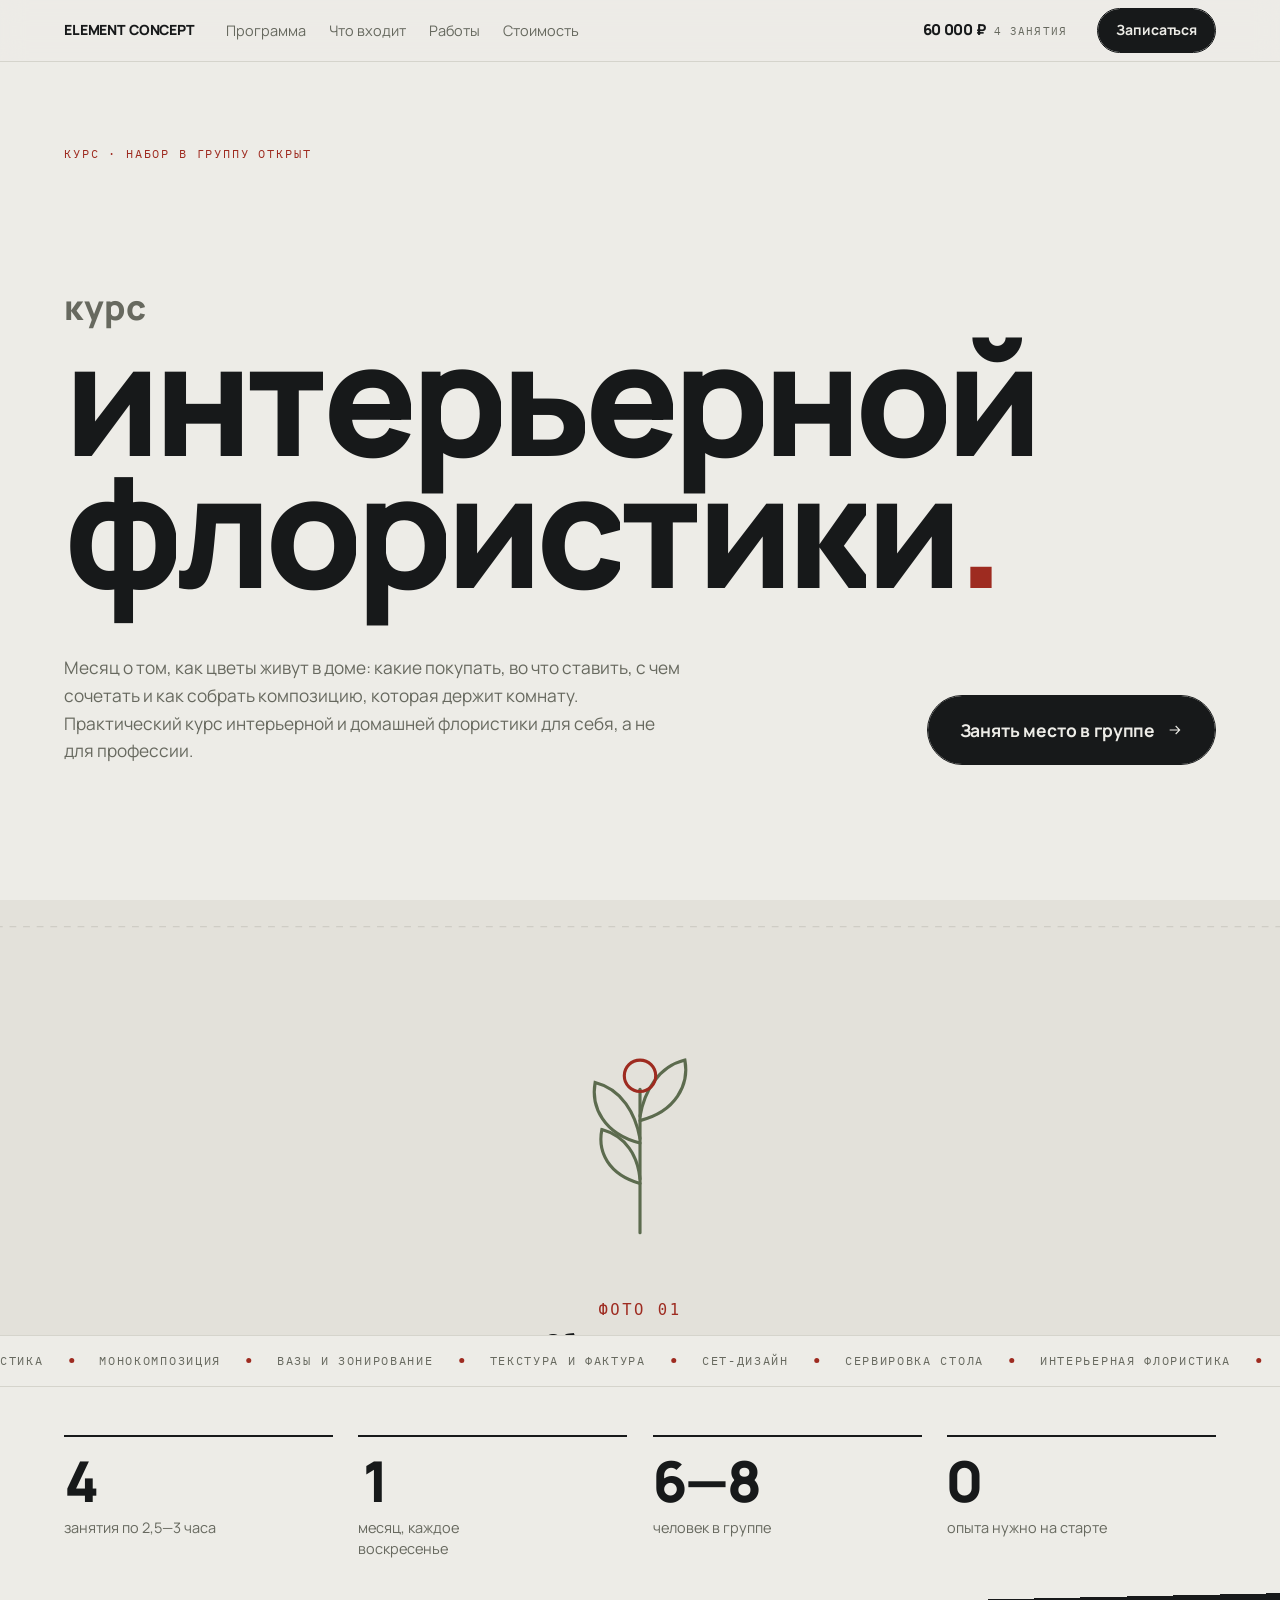
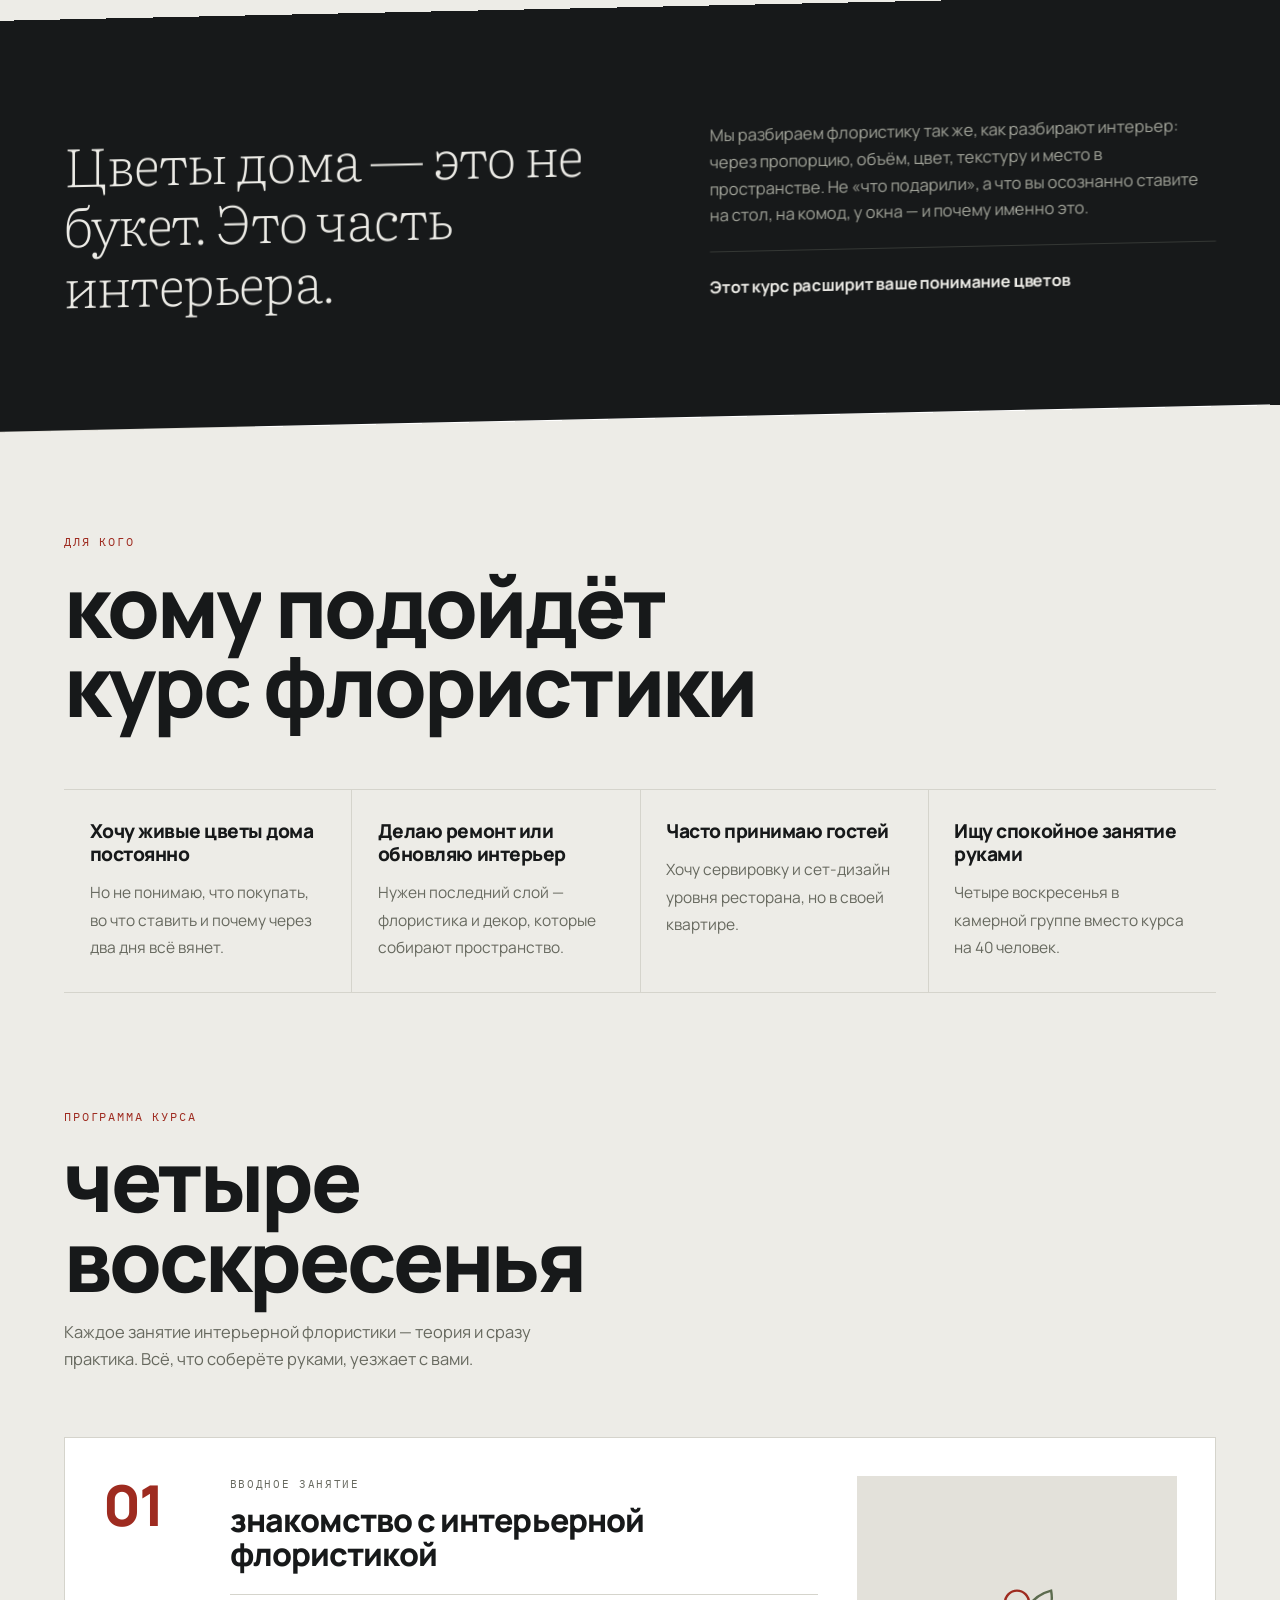
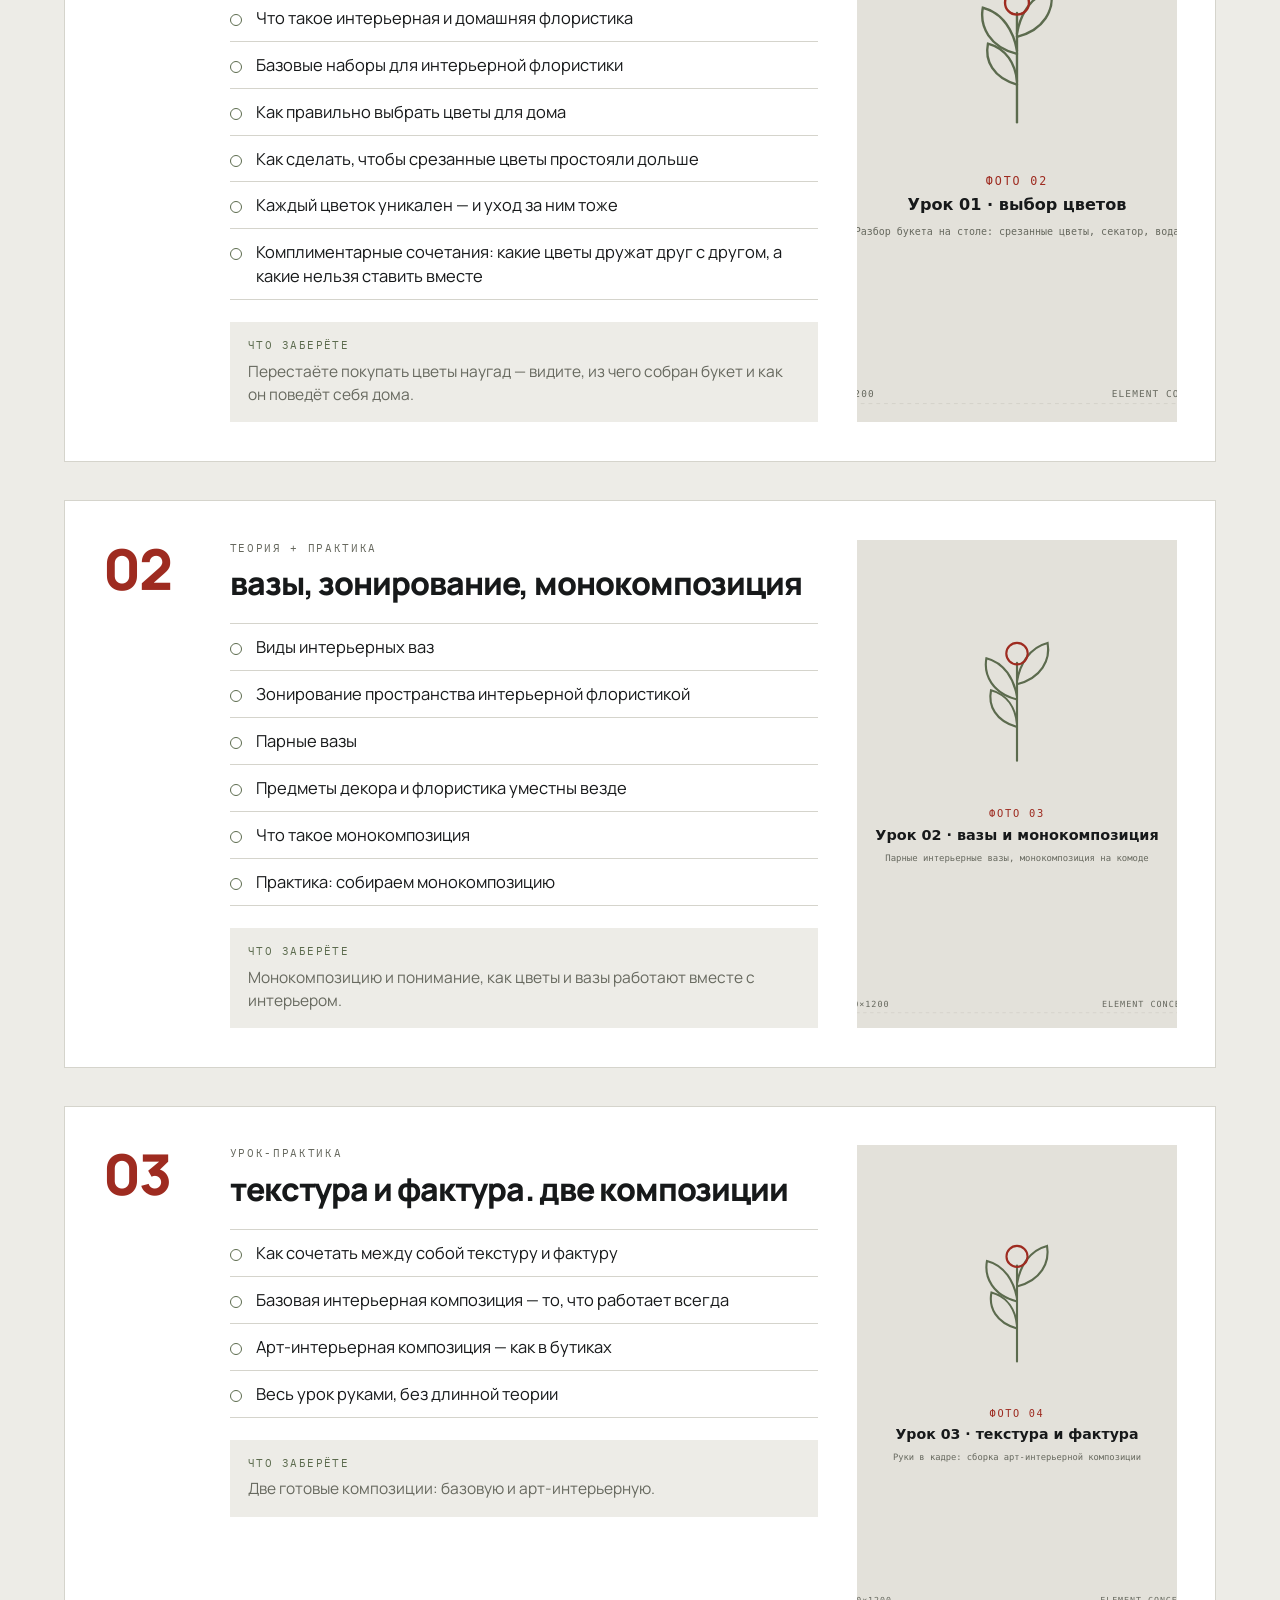
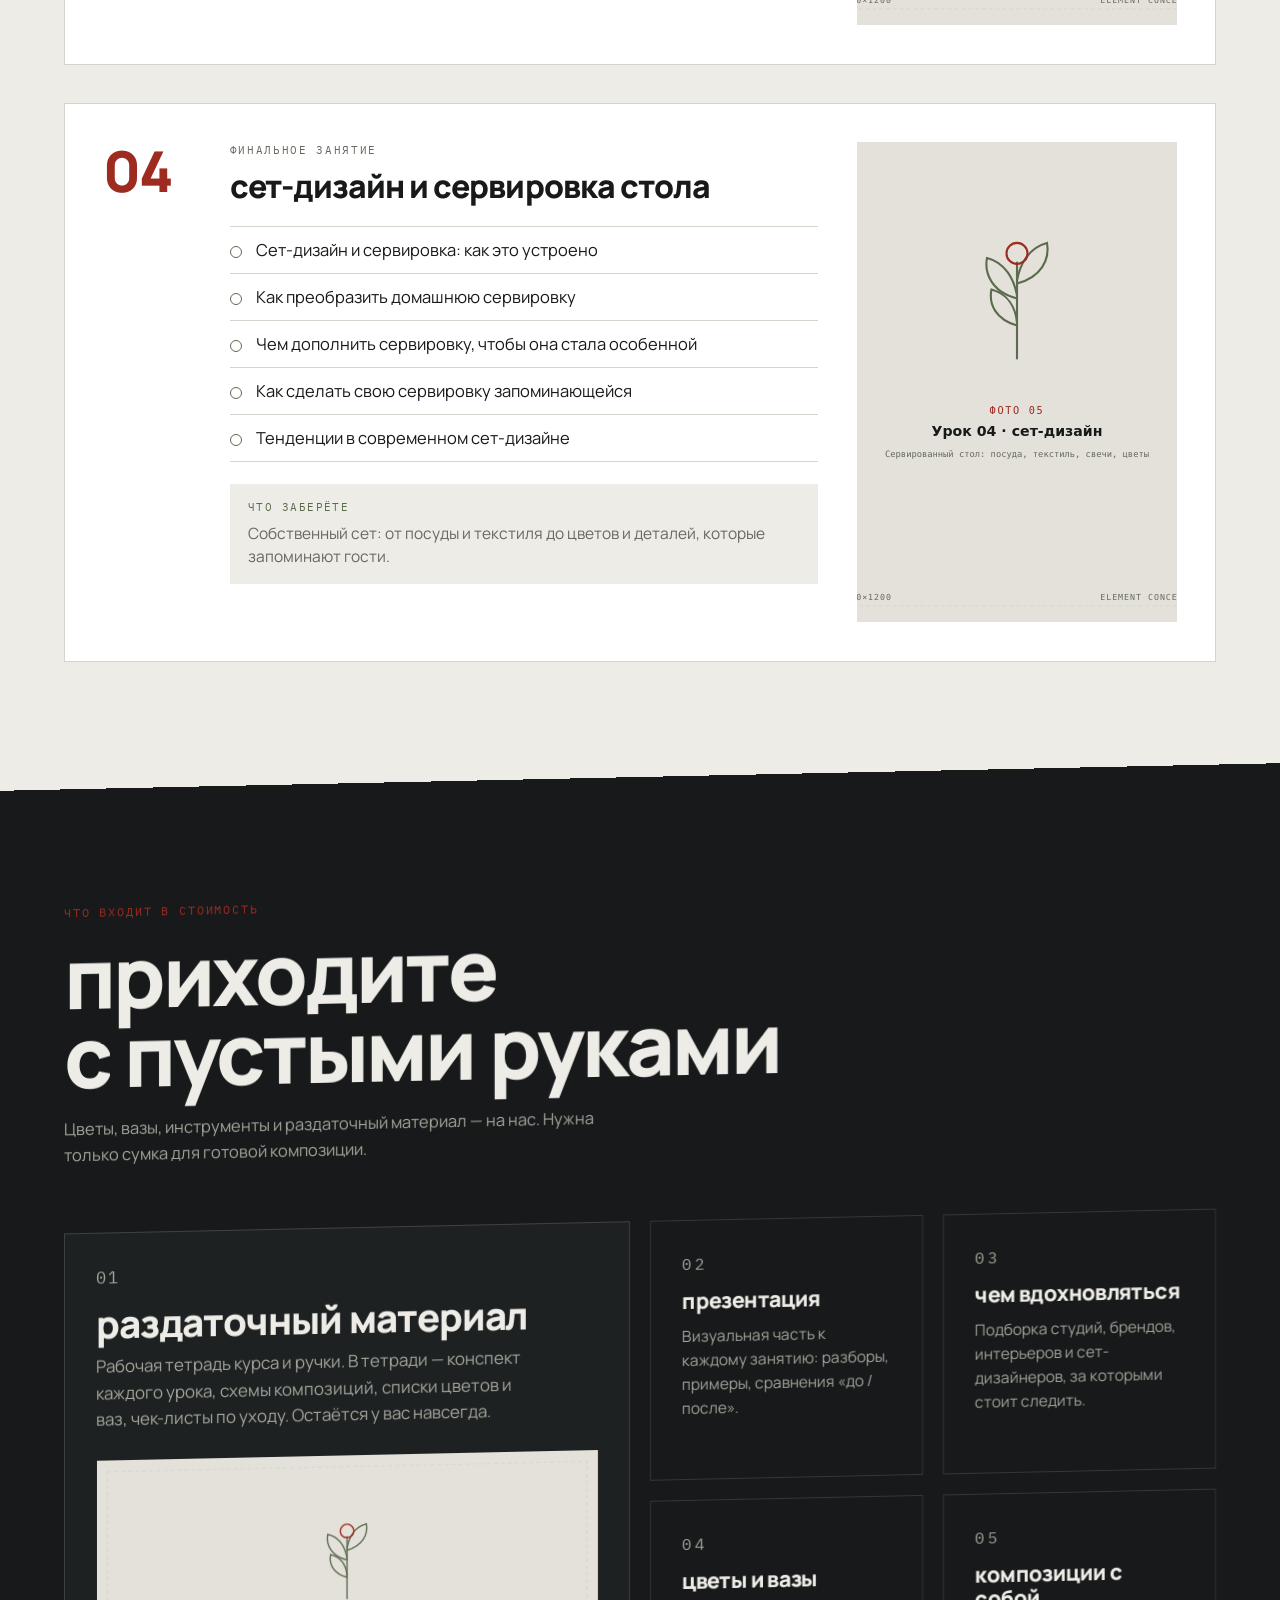
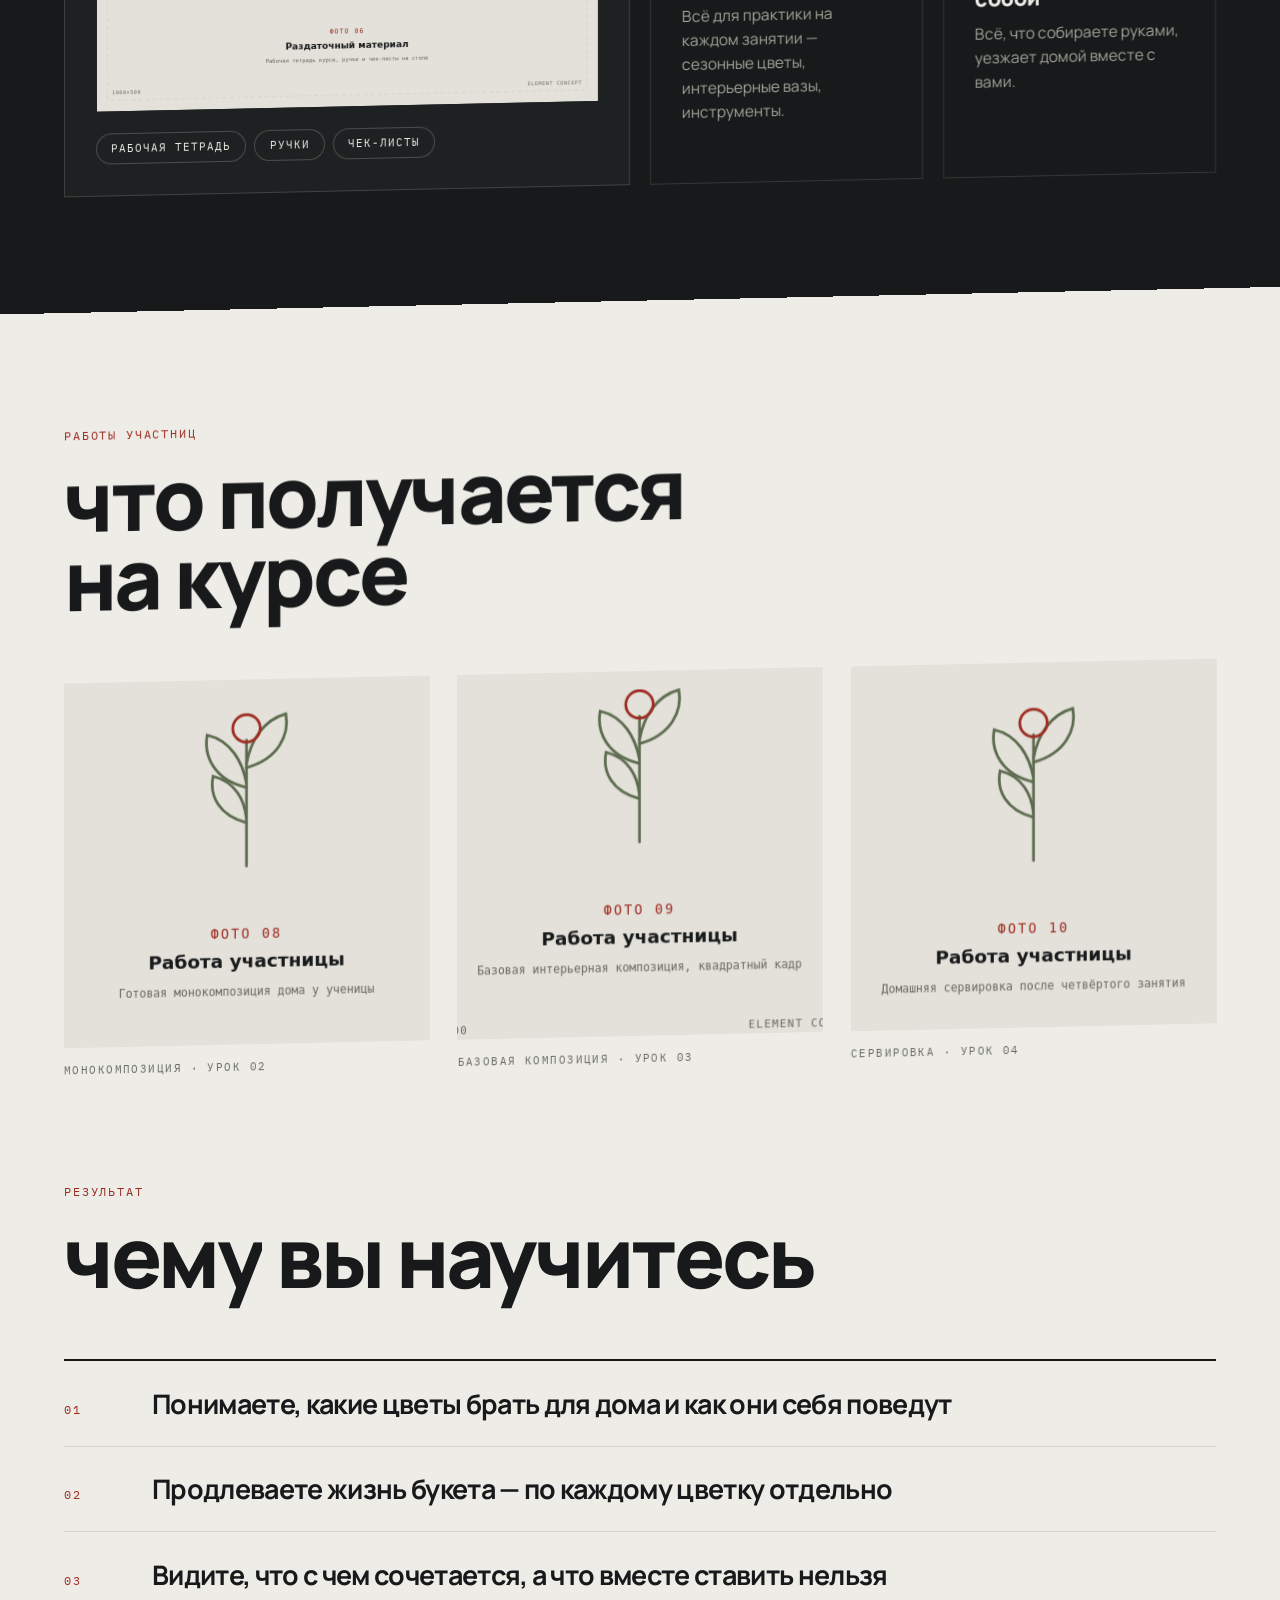
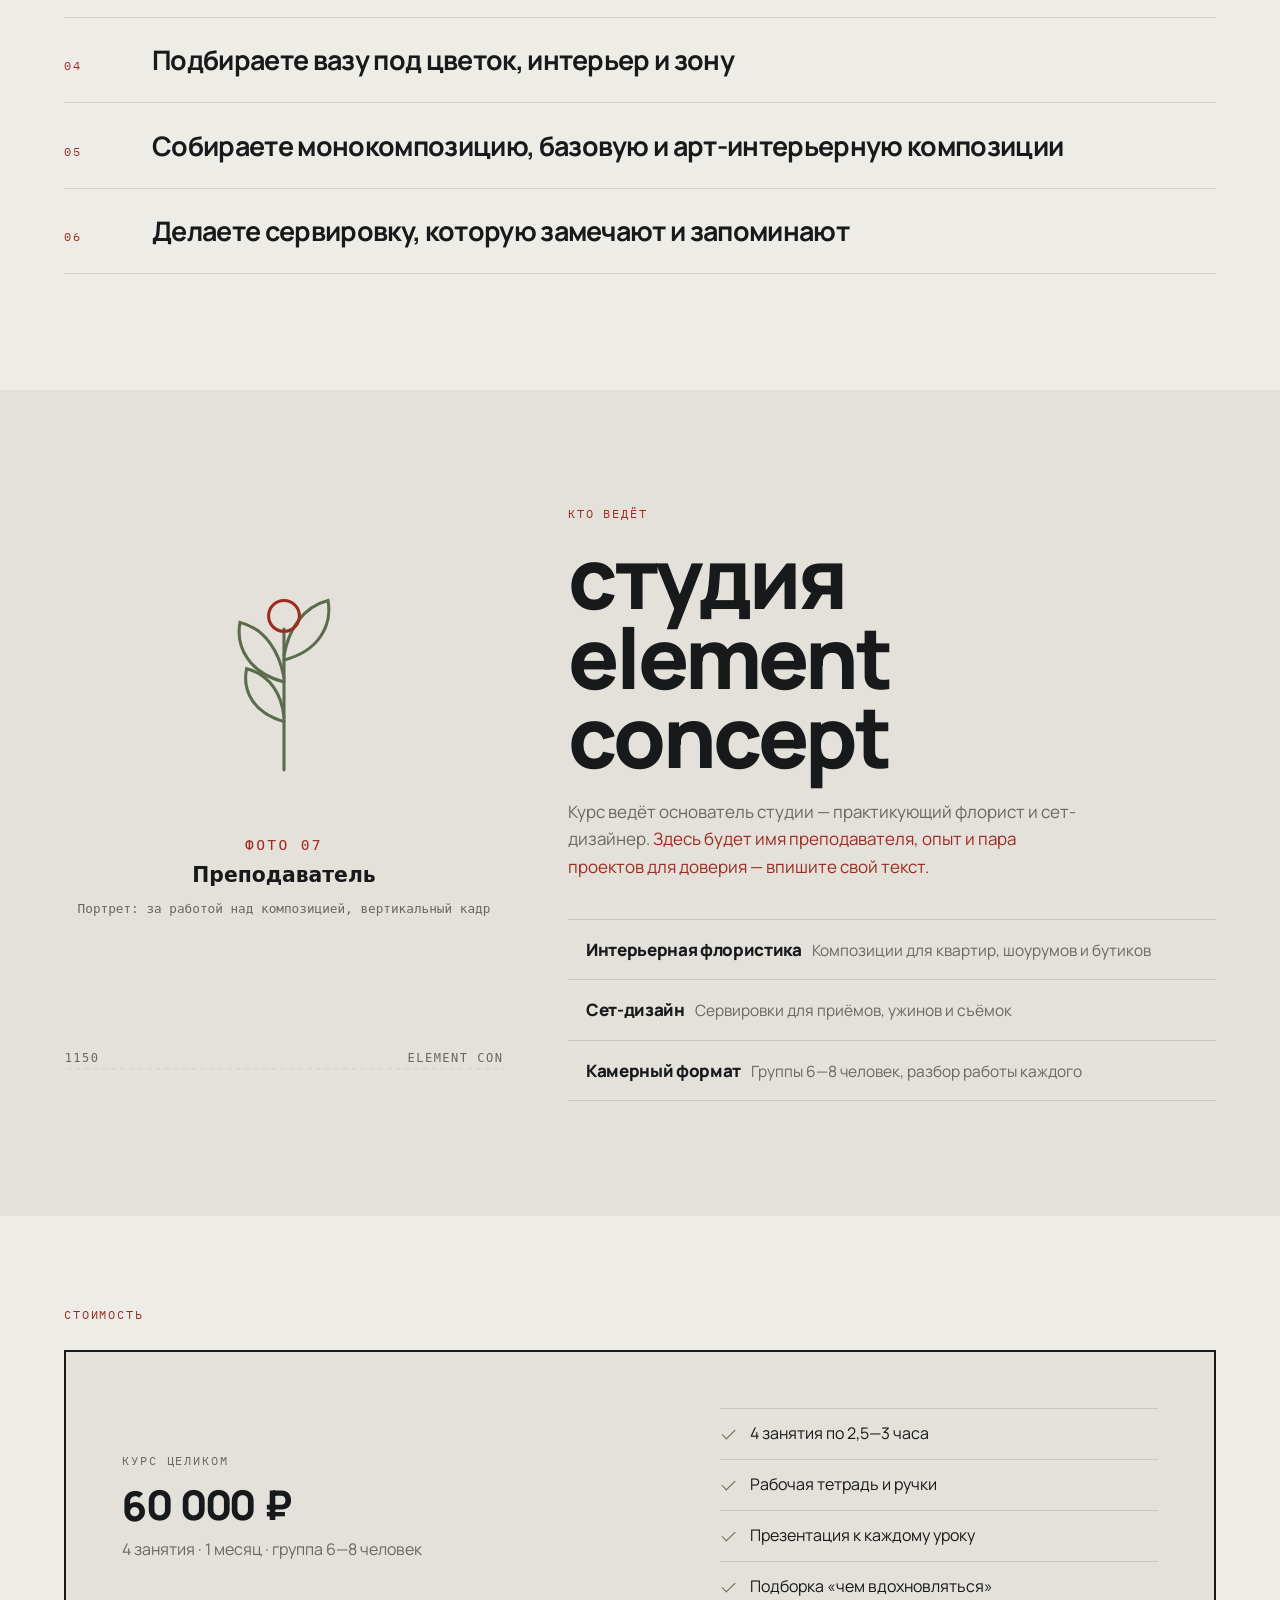
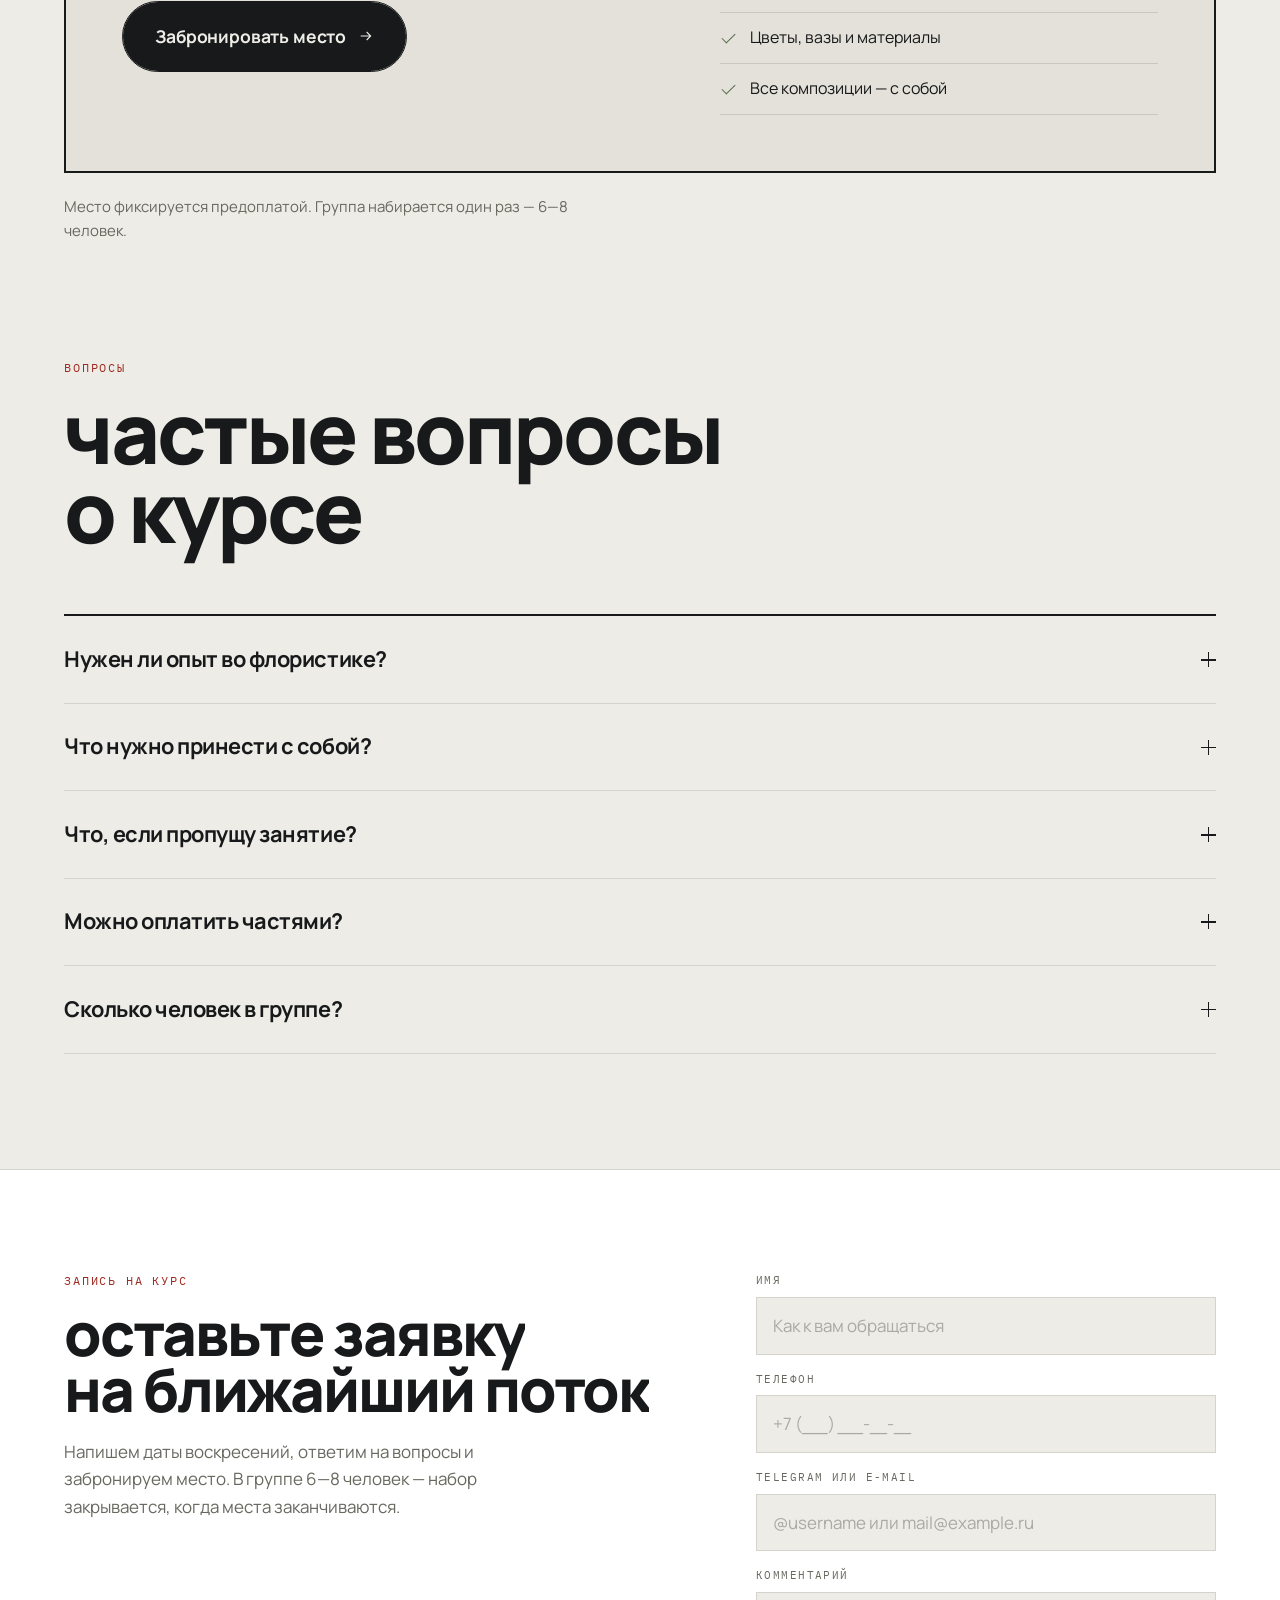
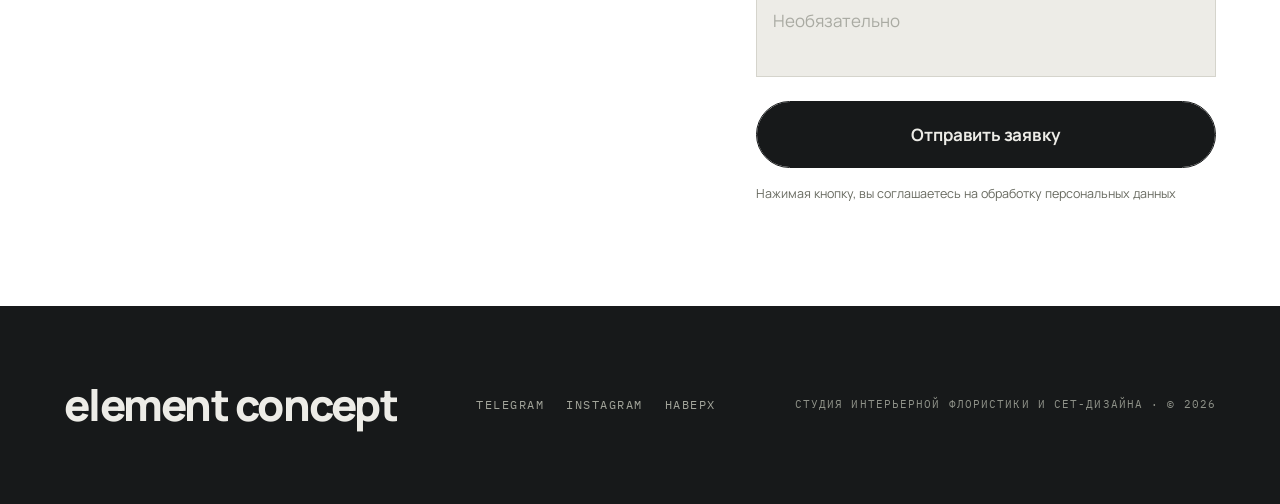
==== commit 22f609e9: "Разнообразнее анимация, чище вёрстка, Lighthouse 100 по всем разделам Производительность (было 92): " ====
--- a/index.html
+++ b/index.html
@@ -21,8 +21,8 @@
 
 <link rel="icon" href="data:image/svg+xml,%3Csvg xmlns='http://www.w3.org/2000/svg' viewBox='0 0 32 32'%3E%3Crect width='32' height='32' fill='%2317191A'/%3E%3Cpath d='M16 27V9' stroke='%235C6B4E' stroke-width='1.6' fill='none'/%3E%3Cpath d='M16 18c-6-1-8-6-7-10 4 1 6 5 7 9z' stroke='%235C6B4E' stroke-width='1.4' fill='none'/%3E%3Ccircle cx='16' cy='8' r='3.4' stroke='%239E2B20' stroke-width='1.6' fill='none'/%3E%3C/svg%3E">
 
-<link rel="preload" href="fonts/manrope-700-800-cyrillic.woff2" as="font" type="font/woff2" crossorigin>
-<link rel="preload" href="fonts/manrope-400-600-cyrillic.woff2" as="font" type="font/woff2" crossorigin>
+<link rel="preload" href="fonts/manrope-800.woff2" as="font" type="font/woff2" crossorigin>
+<link rel="preload" href="fonts/manrope-400.woff2" as="font" type="font/woff2" crossorigin>
 <link rel="stylesheet" href="css/fonts.css">
 <link rel="stylesheet" href="css/style.css">
 
@@ -136,7 +136,7 @@
 <main id="main">
 
 <!-- ─── 1. Обложка ────────────────────────────────────── -->
-<section class="cover" id="top">
+<section class="cover" id="top" aria-label="Курс интерьерной флористики">
   <div class="wrap cover__top">
     <p class="tag rv">Курс · Набор в группу открыт</p>
 
@@ -201,11 +201,11 @@
       <p class="tag rv">Для кого</p>
       <h2 class="h2" data-split>кому подойдёт<br>курс флористики</h2>
     </header>
-    <ul class="who__list">
-      <li class="rv"><b>Хочу живые цветы дома постоянно</b><span>Но не понимаю, что покупать, во что ставить и почему через два дня всё вянет.</span></li>
-      <li class="rv" style="--i:1"><b>Делаю ремонт или обновляю интерьер</b><span>Нужен последний слой — флористика и декор, которые собирают пространство.</span></li>
-      <li class="rv" style="--i:2"><b>Часто принимаю гостей</b><span>Хочу сервировку и сет-дизайн уровня ресторана, но в своей квартире.</span></li>
-      <li class="rv" style="--i:3"><b>Ищу спокойное занятие руками</b><span>Четыре воскресенья в камерной группе вместо курса на 40 человек.</span></li>
+    <ul class="who__list" role="list">
+      <li class="rv" data-tilt><b>Хочу живые цветы дома постоянно</b><span>Но не понимаю, что покупать, во что ставить и почему через два дня всё вянет.</span></li>
+      <li class="rv" style="--i:1" data-tilt><b>Делаю ремонт или обновляю интерьер</b><span>Нужен последний слой — флористика и декор, которые собирают пространство.</span></li>
+      <li class="rv" style="--i:2" data-tilt><b>Часто принимаю гостей</b><span>Хочу сервировку и сет-дизайн уровня ресторана, но в своей квартире.</span></li>
+      <li class="rv" style="--i:3" data-tilt><b>Ищу спокойное занятие руками</b><span>Четыре воскресенья в камерной группе вместо курса на 40 человек.</span></li>
     </ul>
   </div>
 </section>
@@ -219,14 +219,14 @@
       <p class="head__note rv">Каждое занятие интерьерной флористики — теория и сразу практика. Всё, что соберёте руками, уезжает с вами.</p>
     </header>
 
-    <ol class="weeks">
-
-      <li class="wk rv">
+    <ol class="weeks" role="list">
+
+      <li class="wk rv" style="--n:0">
         <div class="wk__rail" data-par-y="-44"><span class="wk__no">01</span></div>
         <div class="wk__card">
           <p class="wk__kicker">Вводное занятие</p>
           <h3 class="wk__t">знакомство с интерьерной флористикой</h3>
-          <ul class="wk__list">
+          <ul class="wk__list" role="list">
             <li>Что такое интерьерная и домашняя флористика</li>
             <li>Базовые наборы для интерьерной флористики</li>
             <li>Как правильно выбрать цветы для дома</li>
@@ -241,12 +241,12 @@
         </figure>
       </li>
 
-      <li class="wk rv">
+      <li class="wk rv" style="--n:1">
         <div class="wk__rail" data-par-y="-44"><span class="wk__no">02</span></div>
         <div class="wk__card">
           <p class="wk__kicker">Теория + практика</p>
           <h3 class="wk__t">вазы, зонирование, монокомпозиция</h3>
-          <ul class="wk__list">
+          <ul class="wk__list" role="list">
             <li>Виды интерьерных ваз</li>
             <li>Зонирование пространства интерьерной флористикой</li>
             <li>Парные вазы</li>
@@ -261,12 +261,12 @@
         </figure>
       </li>
 
-      <li class="wk rv">
+      <li class="wk rv" style="--n:2">
         <div class="wk__rail" data-par-y="-44"><span class="wk__no">03</span></div>
         <div class="wk__card">
           <p class="wk__kicker">Урок-практика</p>
           <h3 class="wk__t">текстура и фактура. две композиции</h3>
-          <ul class="wk__list">
+          <ul class="wk__list" role="list">
             <li>Как сочетать между собой текстуру и фактуру</li>
             <li>Базовая интерьерная композиция — то, что работает всегда</li>
             <li>Арт-интерьерная композиция — как в бутиках</li>
@@ -279,12 +279,12 @@
         </figure>
       </li>
 
-      <li class="wk rv">
+      <li class="wk rv" style="--n:3">
         <div class="wk__rail" data-par-y="-44"><span class="wk__no">04</span></div>
         <div class="wk__card">
           <p class="wk__kicker">Финальное занятие</p>
           <h3 class="wk__t">сет-дизайн и сервировка стола</h3>
-          <ul class="wk__list">
+          <ul class="wk__list" role="list">
             <li>Сет-дизайн и сервировка: как это устроено</li>
             <li>Как преобразить домашнюю сервировку</li>
             <li>Чем дополнить сервировку, чтобы она стала особенной</li>
@@ -320,22 +320,22 @@
         <figure class="kit__pic mask">
           <picture><img src="img/ph/kit-materials.svg" alt="Раздаточный материал курса: рабочая тетрадь, ручки и чек-листы" width="1000" height="500" loading="lazy" decoding="async"></picture>
         </figure>
-        <ul class="chips"><li>Рабочая тетрадь</li><li>Ручки</li><li>Чек-листы</li></ul>
+        <ul class="chips" role="list"><li>Рабочая тетрадь</li><li>Ручки</li><li>Чек-листы</li></ul>
       </article>
 
-      <article class="kit__i rv" style="--i:1">
+      <article class="kit__i rv" style="--i:1" data-tilt>
         <p class="kit__no">02</p><h3>презентация</h3>
         <p>Визуальная часть к каждому занятию: разборы, примеры, сравнения «до / после».</p>
       </article>
-      <article class="kit__i rv" style="--i:2">
+      <article class="kit__i rv" style="--i:2" data-tilt>
         <p class="kit__no">03</p><h3>чем вдохновляться</h3>
         <p>Подборка студий, брендов, интерьеров и сет-дизайнеров, за которыми стоит следить.</p>
       </article>
-      <article class="kit__i rv" style="--i:3">
+      <article class="kit__i rv" style="--i:3" data-tilt>
         <p class="kit__no">04</p><h3>цветы и вазы</h3>
         <p>Всё для практики на каждом занятии — сезонные цветы, интерьерные вазы, инструменты.</p>
       </article>
-      <article class="kit__i rv" style="--i:4">
+      <article class="kit__i rv" style="--i:4" data-tilt>
         <p class="kit__no">05</p><h3>композиции с собой</h3>
         <p>Всё, что собираете руками, уезжает домой вместе с вами.</p>
       </article>
@@ -344,7 +344,7 @@
 </section>
 
 <!-- ─── 6. Работы ─────────────────────────────────────── -->
-<section class="works" id="works" data-skew>
+<section class="works" id="works" data-skew aria-label="Работы участниц">
   <div class="wrap">
     <header class="head">
       <p class="tag rv">Работы участниц</p>
@@ -355,7 +355,7 @@
         <picture><img src="img/ph/work-01.svg" alt="Монокомпозиция, собранная участницей курса интерьерной флористики" width="800" height="800" loading="lazy" decoding="async"></picture>
         <figcaption>Монокомпозиция · урок 02</figcaption>
       </figure>
-      <figure class="work mask" data-par="0.4" data-par-zoom="0.4">
+      <figure class="work mask mask--side" data-par="0.4" data-par-zoom="0.4">
         <picture><img src="img/ph/work-02.svg" alt="Базовая интерьерная композиция из живых цветов" width="800" height="800" loading="lazy" decoding="async"></picture>
         <figcaption>Базовая композиция · урок 03</figcaption>
       </figure>
@@ -374,7 +374,7 @@
       <p class="tag rv">Результат</p>
       <h2 class="h2" data-split>чему вы научитесь</h2>
     </header>
-    <ul class="res__list">
+    <ul class="res__list" role="list">
       <li class="rv"><span>01</span>Понимаете, какие цветы брать для дома и как они себя поведут</li>
       <li class="rv" style="--i:1"><span>02</span>Продлеваете жизнь букета — по каждому цветку отдельно</li>
       <li class="rv" style="--i:2"><span>03</span>Видите, что с чем сочетается, а что вместе ставить нельзя</li>
@@ -386,9 +386,9 @@
 </section>
 
 <!-- ─── 8. Преподаватель ──────────────────────────────── -->
-<section class="tut" id="tutor">
+<section class="tut" id="tutor" aria-label="Кто ведёт курс">
   <div class="wrap tut__in">
-    <figure class="tut__img mask" data-par="0.3">
+    <figure class="tut__img mask mask--side" data-par="0.3">
       <picture><img src="img/ph/teacher.svg" alt="Преподаватель курса интерьерной флористики Element Concept" width="900" height="1150" loading="lazy" decoding="async"></picture>
     </figure>
     <div class="tut__txt" data-par-y="-34">
@@ -398,10 +398,10 @@
         Курс ведёт основатель студии — практикующий флорист и сет-дизайнер.
         <mark>Здесь будет имя преподавателя, опыт и пара проектов для доверия — впишите свой текст.</mark>
       </p>
-      <ul class="tut__facts">
-        <li class="rv"><b>Интерьерная флористика</b><span>Композиции для квартир, шоурумов и бутиков</span></li>
-        <li class="rv" style="--i:1"><b>Сет-дизайн</b><span>Сервировки для приёмов, ужинов и съёмок</span></li>
-        <li class="rv" style="--i:2"><b>Камерный формат</b><span>Группы 6—8 человек, разбор работы каждого</span></li>
+      <ul class="tut__facts" role="list">
+        <li class="rv" data-tilt><b>Интерьерная флористика</b><span>Композиции для квартир, шоурумов и бутиков</span></li>
+        <li class="rv" style="--i:1" data-tilt><b>Сет-дизайн</b><span>Сервировки для приёмов, ужинов и съёмок</span></li>
+        <li class="rv" style="--i:2" data-tilt><b>Камерный формат</b><span>Группы 6—8 человек, разбор работы каждого</span></li>
       </ul>
     </div>
   </div>
@@ -417,14 +417,14 @@
     <div class="tick rv">
       <div class="tick__l">
         <p class="tick__kick">Курс целиком</p>
-        <p class="tick__n"><span data-count="60000" data-group>0</span><i>₽</i></p>
+        <p class="tick__n"><span class="reel" data-reel="60 000" data-reel-label="60 000 рублей" role="text"></span><i>₽</i></p>
         <p class="tick__sub">4 занятия · 1 месяц · группа 6—8 человек</p>
         <a class="btn btn--big" href="#form" data-mag>
           Забронировать место
           <svg viewBox="0 0 24 24" width="16" height="16" aria-hidden="true"><path d="M4 12h15M13 6l6 6-6 6" fill="none" stroke="currentColor" stroke-width="1.6"/></svg>
         </a>
       </div>
-      <ul class="tick__r">
+      <ul class="tick__r" role="list">
         <li>4 занятия по 2,5—3 часа</li>
         <li>Рабочая тетрадь и ручки</li>
         <li>Презентация к каждому уроку</li>
--- a/css/fonts.css
+++ b/css/fonts.css
@@ -1,101 +1,6 @@
-/* Локальные шрифты. Сгенерировано tools/fetch-fonts.py */
-
-/* cyrillic */
-@font-face {
-  font-family: 'IBM Plex Mono';
-  font-style: normal;
-  font-weight: 400;
-  font-display: swap;
-  src: url('../fonts/ibm-plex-mono-400-cyrillic.woff2') format('woff2');
-  unicode-range: U+0301, U+0400-045F, U+0490-0491, U+04B0-04B1, U+2116;
-}
-
-/* latin */
-@font-face {
-  font-family: 'IBM Plex Mono';
-  font-style: normal;
-  font-weight: 400;
-  font-display: swap;
-  src: url('../fonts/ibm-plex-mono-400-latin.woff2') format('woff2');
-  unicode-range: U+0000-00FF, U+0131, U+0152-0153, U+02BB-02BC, U+02C6, U+02DA, U+02DC, U+0304, U+0308, U+0329, U+2000-206F, U+20AC, U+2122, U+2191, U+2193, U+2212, U+2215, U+FEFF, U+FFFD;
-}
-
-/* cyrillic */
-@font-face {
-  font-family: 'IBM Plex Mono';
-  font-style: normal;
-  font-weight: 500;
-  font-display: swap;
-  src: url('../fonts/ibm-plex-mono-500-cyrillic.woff2') format('woff2');
-  unicode-range: U+0301, U+0400-045F, U+0490-0491, U+04B0-04B1, U+2116;
-}
-
-/* latin */
-@font-face {
-  font-family: 'IBM Plex Mono';
-  font-style: normal;
-  font-weight: 500;
-  font-display: swap;
-  src: url('../fonts/ibm-plex-mono-500-latin.woff2') format('woff2');
-  unicode-range: U+0000-00FF, U+0131, U+0152-0153, U+02BB-02BC, U+02C6, U+02DA, U+02DC, U+0304, U+0308, U+0329, U+2000-206F, U+20AC, U+2122, U+2191, U+2193, U+2212, U+2215, U+FEFF, U+FFFD;
-}
-
-/* cyrillic */
-@font-face {
-  font-family: 'Literata';
-  font-style: normal;
-  font-weight: 200 500;
-  font-display: swap;
-  src: url('../fonts/literata-200-500-cyrillic.woff2') format('woff2');
-  unicode-range: U+0301, U+0400-045F, U+0490-0491, U+04B0-04B1, U+2116;
-}
-
-/* latin */
-@font-face {
-  font-family: 'Literata';
-  font-style: normal;
-  font-weight: 200 500;
-  font-display: swap;
-  src: url('../fonts/literata-200-500-latin.woff2') format('woff2');
-  unicode-range: U+0000-00FF, U+0131, U+0152-0153, U+02BB-02BC, U+02C6, U+02DA, U+02DC, U+0304, U+0308, U+0329, U+2000-206F, U+20AC, U+2122, U+2191, U+2193, U+2212, U+2215, U+FEFF, U+FFFD;
-}
-
-/* cyrillic */
-@font-face {
-  font-family: 'Manrope';
-  font-style: normal;
-  font-weight: 400 600;
-  font-display: swap;
-  src: url('../fonts/manrope-400-600-cyrillic.woff2') format('woff2');
-  unicode-range: U+0301, U+0400-045F, U+0490-0491, U+04B0-04B1, U+2116;
-}
-
-/* latin */
-@font-face {
-  font-family: 'Manrope';
-  font-style: normal;
-  font-weight: 400 600;
-  font-display: swap;
-  src: url('../fonts/manrope-400-600-latin.woff2') format('woff2');
-  unicode-range: U+0000-00FF, U+0131, U+0152-0153, U+02BB-02BC, U+02C6, U+02DA, U+02DC, U+0304, U+0308, U+0329, U+2000-206F, U+20AC, U+2122, U+2191, U+2193, U+2212, U+2215, U+FEFF, U+FFFD;
-}
-
-/* Manrope 700–800 — тяжёлые начертания для заголовков лендинга. */
-/* cyrillic */
-@font-face {
-  font-family: 'Manrope';
-  font-style: normal;
-  font-weight: 700 800;
-  font-display: swap;
-  src: url('../fonts/manrope-700-800-cyrillic.woff2') format('woff2');
-  unicode-range: U+0301, U+0400-045F, U+0490-0491, U+04B0-04B1, U+2116;
-}
-/* latin */
-@font-face {
-  font-family: 'Manrope';
-  font-style: normal;
-  font-weight: 700 800;
-  font-display: swap;
-  src: url('../fonts/manrope-700-800-latin.woff2') format('woff2');
-  unicode-range: U+0000-00FF, U+0131, U+0152-0153, U+02BB-02BC, U+02C6, U+02DA, U+02DC, U+0304, U+0308, U+0329, U+2000-206F, U+20AC, U+2122, U+2191, U+2193, U+2212, U+2215, U+FEFF, U+FFFD;
-}
+/* Сгенерировано tools/build-fonts.py — руками не править. */
+@font-face{font-family:'Manrope';font-style:normal;font-weight:400;font-display:swap;src:url('../fonts/manrope-400.woff2') format('woff2')}
+@font-face{font-family:'Manrope';font-style:normal;font-weight:700;font-display:swap;src:url('../fonts/manrope-700.woff2') format('woff2')}
+@font-face{font-family:'Manrope';font-style:normal;font-weight:800;font-display:swap;src:url('../fonts/manrope-800.woff2') format('woff2')}
+@font-face{font-family:'Literata';font-style:normal;font-weight:200;font-display:swap;src:url('../fonts/literata-200.woff2') format('woff2')}
+@font-face{font-family:'IBM Plex Mono';font-style:normal;font-weight:400;font-display:swap;src:url('../fonts/plex-mono-400.woff2') format('woff2')}
--- a/css/style.css
+++ b/css/style.css
@@ -63,13 +63,13 @@
 /* ─── 3. Прелоадер ──────────────────────────────────────── */
 .load{position:fixed;inset:0;z-index:200;background:var(--ink);color:var(--bone);
   display:grid;place-items:center;
-  clip-path:inset(0 0 0 0);transition:clip-path 1s var(--ease-mask)}
+  clip-path:inset(0 0 0 0);transition:clip-path .62s var(--ease-mask)}
 .load.is-done{clip-path:inset(0 0 100% 0);pointer-events:none}
 .load__in{width:min(520px,72vw);text-align:center}
 .load__mark{font-weight:800;font-size:clamp(20px,3vw,34px);letter-spacing:-.035em;
   text-transform:lowercase;
-  opacity:0;transform:translateY(12px);
-  transition:opacity .7s ease,transform .8s var(--ease)}
+  opacity:0;transform:translateY(10px);
+  transition:opacity .3s ease,transform .38s var(--ease)}
 .load.is-boot .load__mark{opacity:1;transform:none}
 .load__bar{height:1px;background:var(--ink-line);margin:22px 0 12px;overflow:hidden}
 .load__bar i{display:block;height:100%;background:var(--bone);
@@ -82,10 +82,17 @@
 .prog-line i{display:block;height:100%;background:var(--red);
   transform:scaleX(0);transform-origin:0 50%}
 
+/* Где есть scroll-таймлайны, полосу ведёт композитор, а не скрипт.
+   Скрипт это видит и не трогает её (см. app.js). */
+@supports (animation-timeline:scroll()){
+  .prog-line i{animation:progGrow linear both;animation-timeline:scroll(root block)}
+  @keyframes progGrow{from{transform:scaleX(0)}to{transform:scaleX(1)}}
+}
+
 /* ─── 5. Появление ──────────────────────────────────────── */
-.rv{opacity:0;transform:translateY(26px);
-  transition:opacity .9s ease,transform 1s var(--ease);
-  transition-delay:calc(var(--i,0)*90ms)}
+.rv{opacity:0;transform:translateY(24px);
+  transition:opacity .62s ease,transform .72s var(--ease);
+  transition-delay:calc(var(--i,0)*70ms)}
 .rv.is-in{opacity:1;transform:none}
 
 /* Кадры: шторка снизу вверх на <picture>, параллакс и ховер — на <img>.
@@ -94,8 +101,8 @@
 
 .mask{overflow:hidden;position:relative}
 .mask picture{width:100%;height:100%;overflow:hidden;
-  clip-path:inset(0 0 100% 0);transform:scale(1.08);
-  transition:clip-path 1.15s var(--ease-mask),transform 1.6s var(--ease)}
+  clip-path:inset(0 0 100% 0);transform:scale(1.06);
+  transition:clip-path .78s var(--ease-mask),transform 1.1s var(--ease)}
 .mask.is-in picture{clip-path:inset(0 0 0 0);transform:scale(1)}
 .mask img{width:100%;height:100%;object-fit:cover;will-change:transform;
   transform:translate3d(0,var(--py,0px),0) scale(calc(var(--pz,1) * var(--ps,1)));
@@ -111,7 +118,7 @@
 /* Слово при посимвольной разбивке не должно переноситься по буквам. */
 .wg{display:inline-block;white-space:nowrap}
 .w>i{display:inline-block;font-style:normal;transform:translateY(115%);
-  transition:transform .95s var(--ease-mask);transition-delay:var(--wd)}
+  transition:transform .66s var(--ease-mask);transition-delay:var(--wd)}
 [data-split].is-in .w>i{transform:none}
 html.js [data-split]:not(.is-split){visibility:hidden}
 
@@ -119,8 +126,13 @@
 [data-skew]{transform:skewY(var(--skew,0deg));transform-origin:50% 50%;
   will-change:transform}
 
-/* Текст, который «загорается» по мере прокрутки. */
-.hl{color:color-mix(in srgb,currentColor calc(var(--o,.16)*100%),transparent);
+/* Наклон карточки за указателем: угол пишет скрипт, покой — ровно ноль. */
+[data-tilt]{transform:perspective(900px) rotateX(var(--rx,0deg)) rotateY(var(--ry,0deg));
+  transition:transform .45s var(--ease)}
+
+/* Текст, который «загорается» по мере прокрутки. Нижний порог 45% — это
+   4:1 на тёмном фоне: погашенное состояние всё ещё читаемо и проходит WCAG. */
+.hl{color:color-mix(in srgb,currentColor calc(var(--o,.45)*100%),transparent);
   transition:color .18s linear}
 
 @media (prefers-reduced-motion:reduce){
@@ -128,6 +140,18 @@
   .rv,.mask picture,.w>i{opacity:1;transform:none;clip-path:none;transition:none}
   .hl{color:currentColor}
   .load{display:none}
+  [data-tilt],[data-skew]{transform:none}
+  .reel__d b{transition:none}
+  .prog-line i{animation:none}
+  /* Липкая стопка карточек — это тоже движение при прокрутке. */
+  .wk{position:static}
+}
+
+/* Режим повышенного контраста: убираем полутона. */
+@media (prefers-contrast:more){
+  :root{--muted:#4A4C45;--line:#B4B2A9;--ink-mute:#D2D4CB}
+  .hl{color:currentColor}
+  .btn{border-width:2px}
 }
 
 /* ─── 6. Шапка ──────────────────────────────────────────── */
@@ -245,7 +269,7 @@
 .who__list{display:grid;grid-template-columns:repeat(4,1fr);gap:1px;
   background:var(--line);border-block:1px solid var(--line)}
 .who__list li{background:var(--bone);padding:clamp(22px,2.4vw,32px) clamp(18px,2vw,26px);
-  transition:background .4s var(--ease)}
+  transition:background .4s var(--ease),transform .5s var(--ease)}
 .who__list li:hover{background:var(--paper)}
 .who__list b{display:block;font-weight:800;font-size:clamp(17px,1.5vw,21px);
   line-height:1.2;letter-spacing:-.025em;margin-bottom:12px}
@@ -288,6 +312,17 @@
 
 .wk__img{align-self:stretch;min-height:260px}
 .wk:hover .wk__img img{--ps:1.05}
+
+/* Карточки уроков собираются в стопку: каждая подлипает под шапкой, а
+   следующая наезжает сверху. Только там, где карточка заведомо ниже экрана. */
+@media (min-width:1081px) and (min-height:820px){
+  .weeks{gap:clamp(26px,3vw,44px)}
+  .wk{position:sticky;top:calc(var(--bar-h) + 20px + var(--n,0)*14px)}
+}
+
+/* Шторка кадра идёт снизу у одних, сбоку у других — сетка «дышит». */
+.mask--side picture{clip-path:inset(0 100% 0 0)}
+.mask--side.is-in picture{clip-path:inset(0 0 0 0)}
 
 @media (max-width:1080px){
   .wk{grid-template-columns:70px minmax(0,1fr)}
@@ -374,6 +409,16 @@
 .tick__n{font-weight:800;font-size:clamp(58px,10vw,140px);line-height:.84;
   letter-spacing:-.055em;margin:14px 0 12px;
   display:flex;align-items:baseline;gap:.08em;font-variant-numeric:tabular-nums}
+
+/* Барабаны разрядов: лента 0…9 внутри окна высотой в одну строку.
+   --to выставляет скрипт; +10 — лишний оборот, чтобы цифра «прокрутилась». */
+.reel{display:flex;align-items:baseline}
+.reel__d{display:inline-block;overflow:hidden;height:1em;line-height:1;
+  font-style:normal;vertical-align:bottom}
+.reel__d b{display:block;font-weight:inherit;white-space:pre;
+  transform:translateY(calc(var(--to,0)*-1em));
+  transition:transform 1.5s var(--ease-mask);transition-delay:var(--wd,0ms)}
+.reel__gap{display:inline-block;font-style:normal;width:.26em}
 .tick__n i{font-style:normal;font-size:.32em;letter-spacing:-.02em}
 .tick__sub{color:var(--muted);font-size:16px;margin-bottom:clamp(24px,3vw,38px)}
 .tick__r li{position:relative;padding:12px 0 12px 30px;border-bottom:1px solid #C9C7BF;
@@ -435,8 +480,9 @@
 .foot__links a{font-family:var(--mono);font-size:11.5px;letter-spacing:.13em;
   text-transform:uppercase;color:var(--ink-mute);transition:color .25s}
 .foot__links a:hover{color:var(--bone)}
+/* #8F9289 — 5.8:1 на тёмном: мелкий текст проходит WCAG AA. */
 .foot__c{font-family:var(--mono);font-size:11px;letter-spacing:.1em;
-  text-transform:uppercase;color:#6E716A}
+  text-transform:uppercase;color:#8F9289}
 
 /* ─── 21. Липкая полоса ─────────────────────────────────── */
 .dock{position:fixed;inset:auto 0 0;z-index:75;display:flex;align-items:center;
@@ -452,3 +498,18 @@
 .dock .btn:hover{color:var(--bone)}
 @media (min-width:901px){.dock{display:none}}
 @media (max-width:900px){.foot{padding-bottom:calc(clamp(40px,5vw,64px) + 72px)}}
+
+/* ─── 22. Печать ────────────────────────────────────────── */
+@media print{
+  .bar,.menu,.dock,.prog-line,.load,.mq,.form__r,.skip{display:none !important}
+  *{background:#fff !important;color:#000 !important;box-shadow:none !important}
+  body{font-size:11pt;line-height:1.45}
+  .cover__top{min-height:0}
+  .cover__h{font-size:34pt}
+  .h2{font-size:20pt}
+  .wk{position:static;break-inside:avoid;border:1px solid #999}
+  .qa__body{grid-template-rows:1fr}
+  .qa__in{overflow:visible}
+  .mask,.cover__strip,.wk__img,.work,.tut__img,.kit__pic{display:none}
+  a[href^="http"]::after{content:" (" attr(href) ")";font-size:9pt}
+}
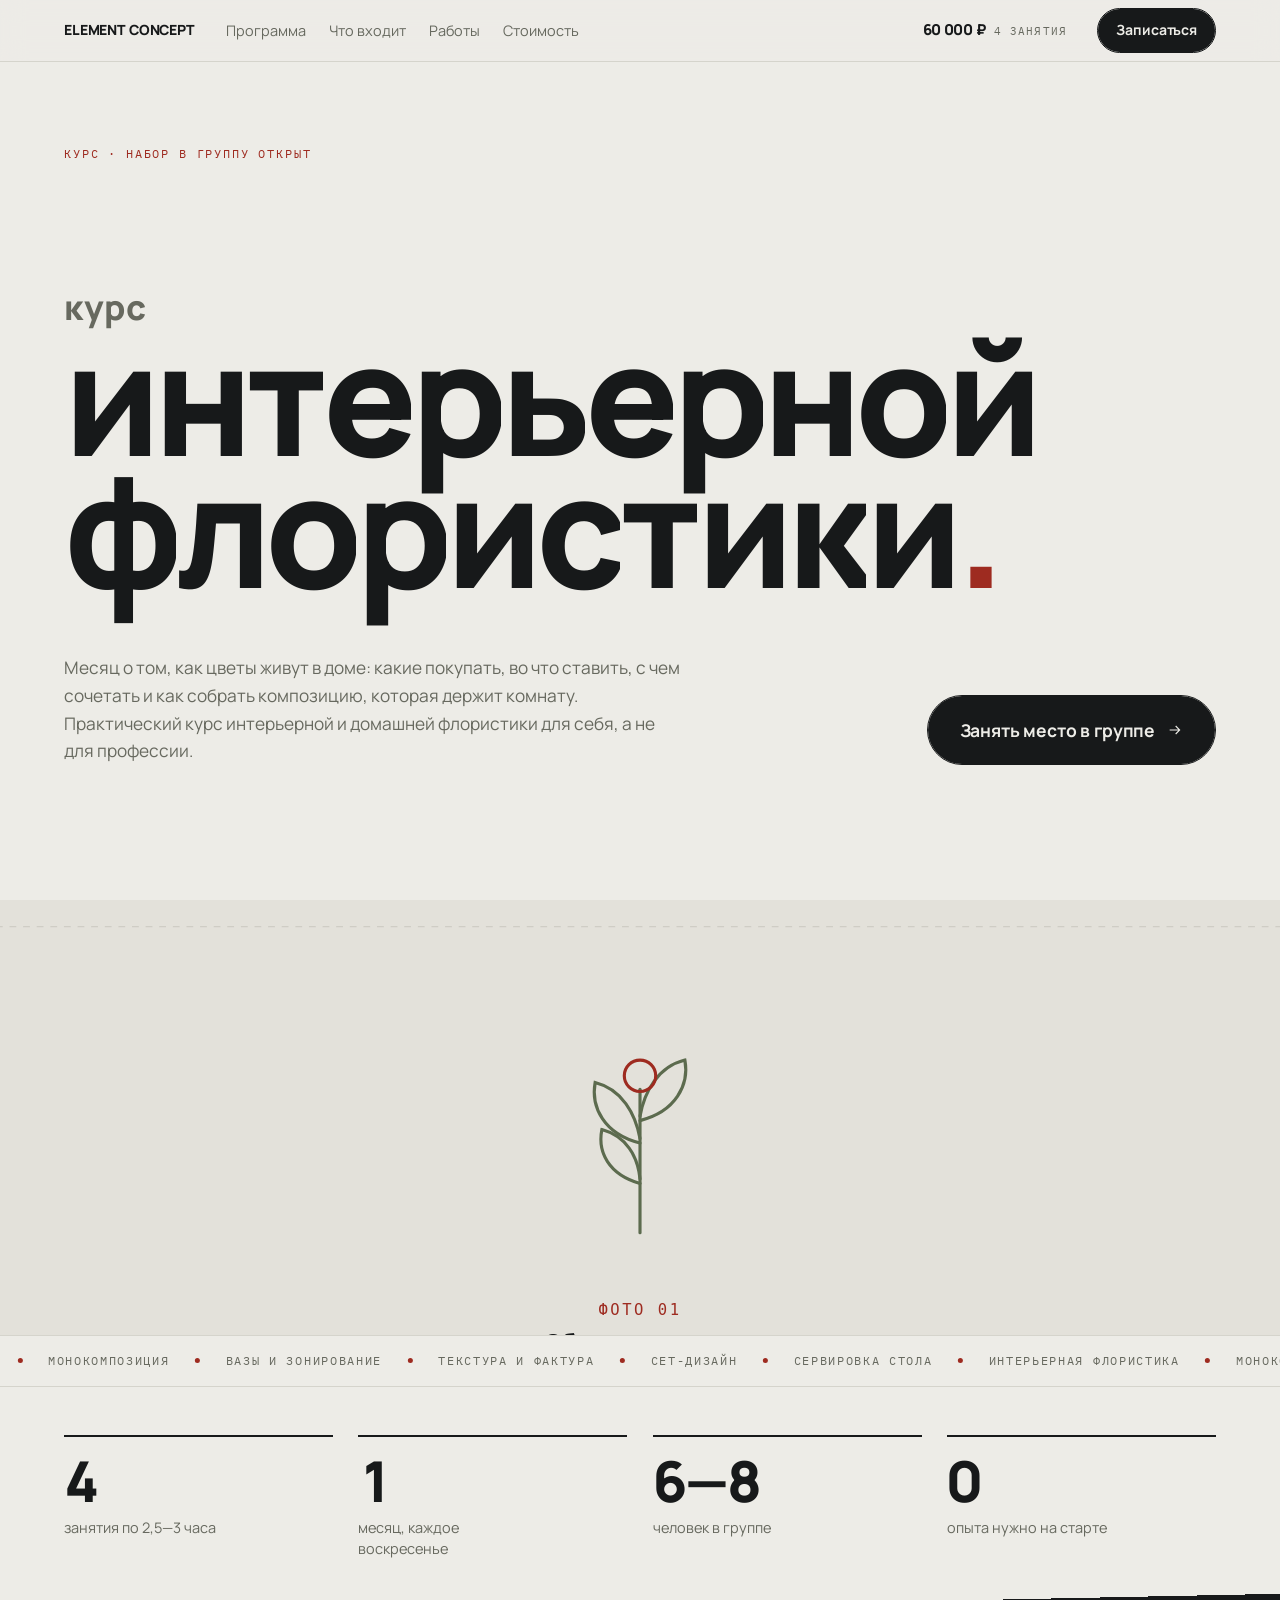
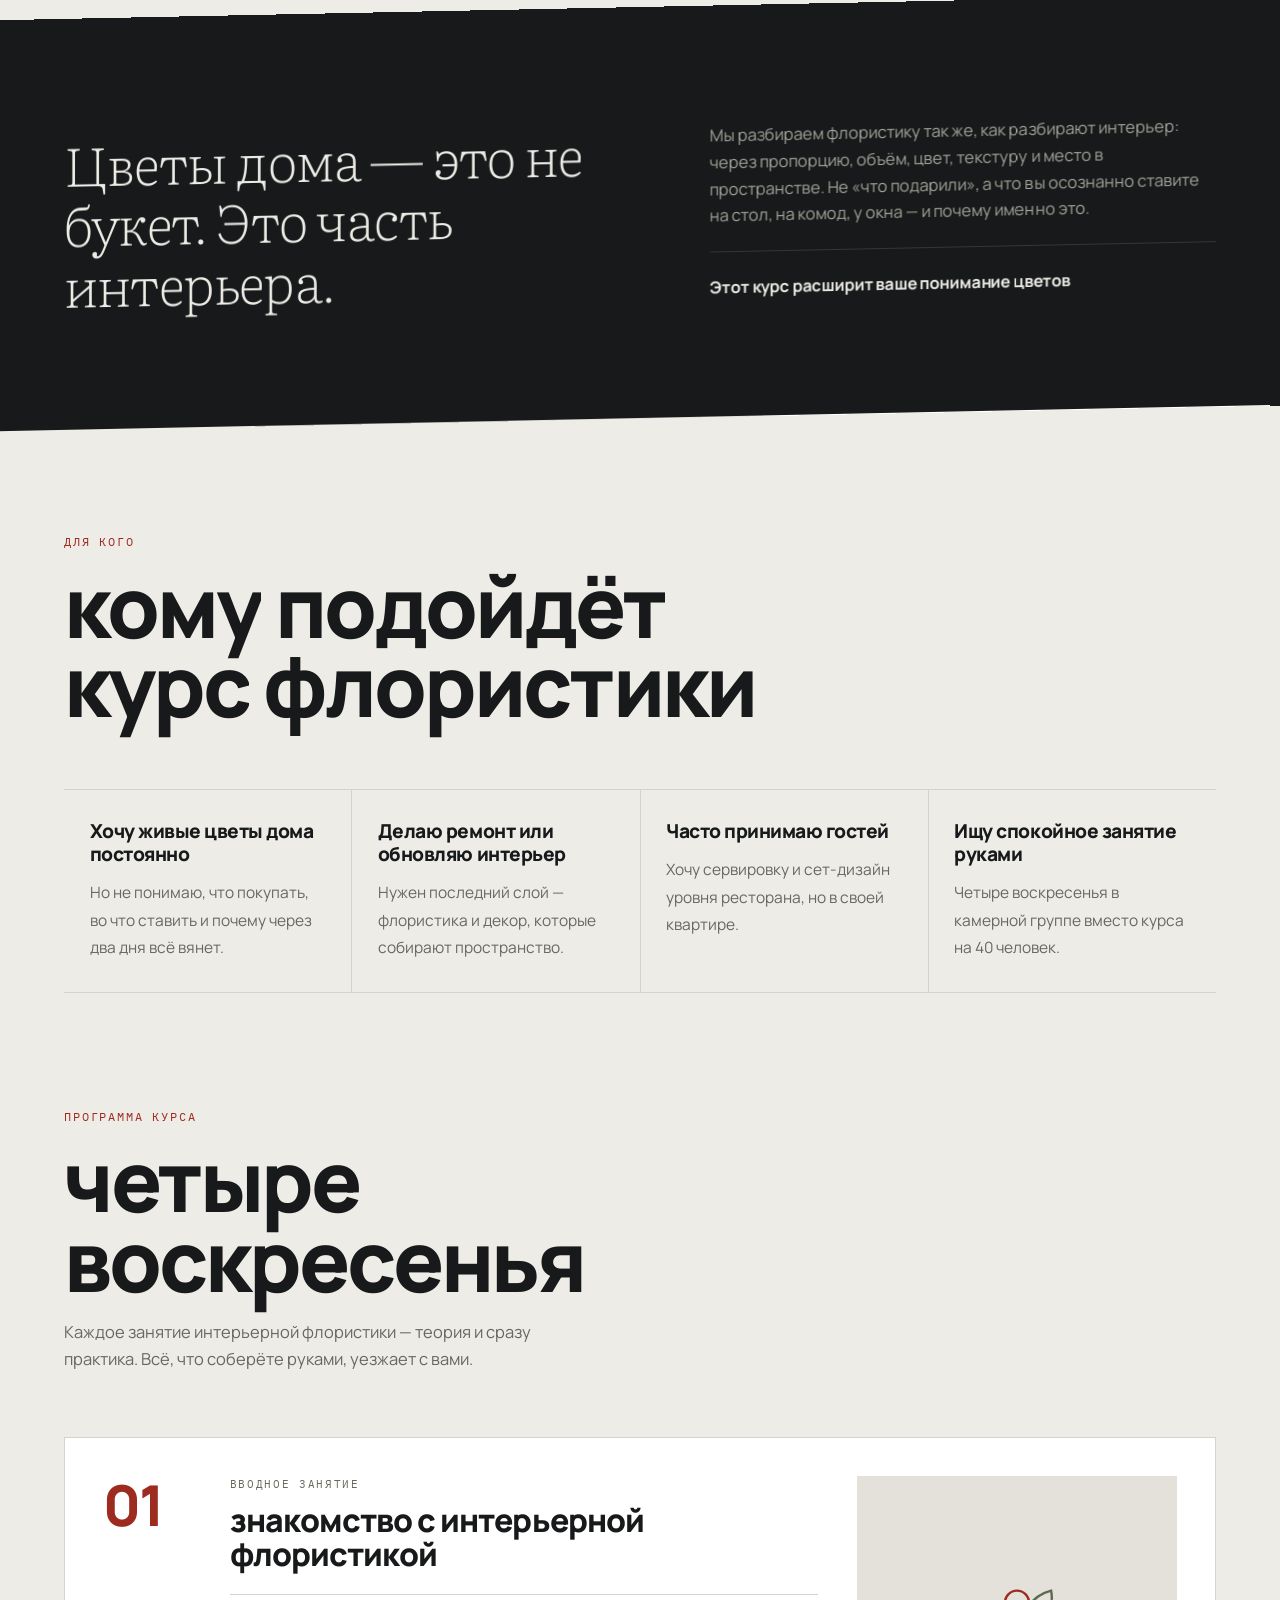
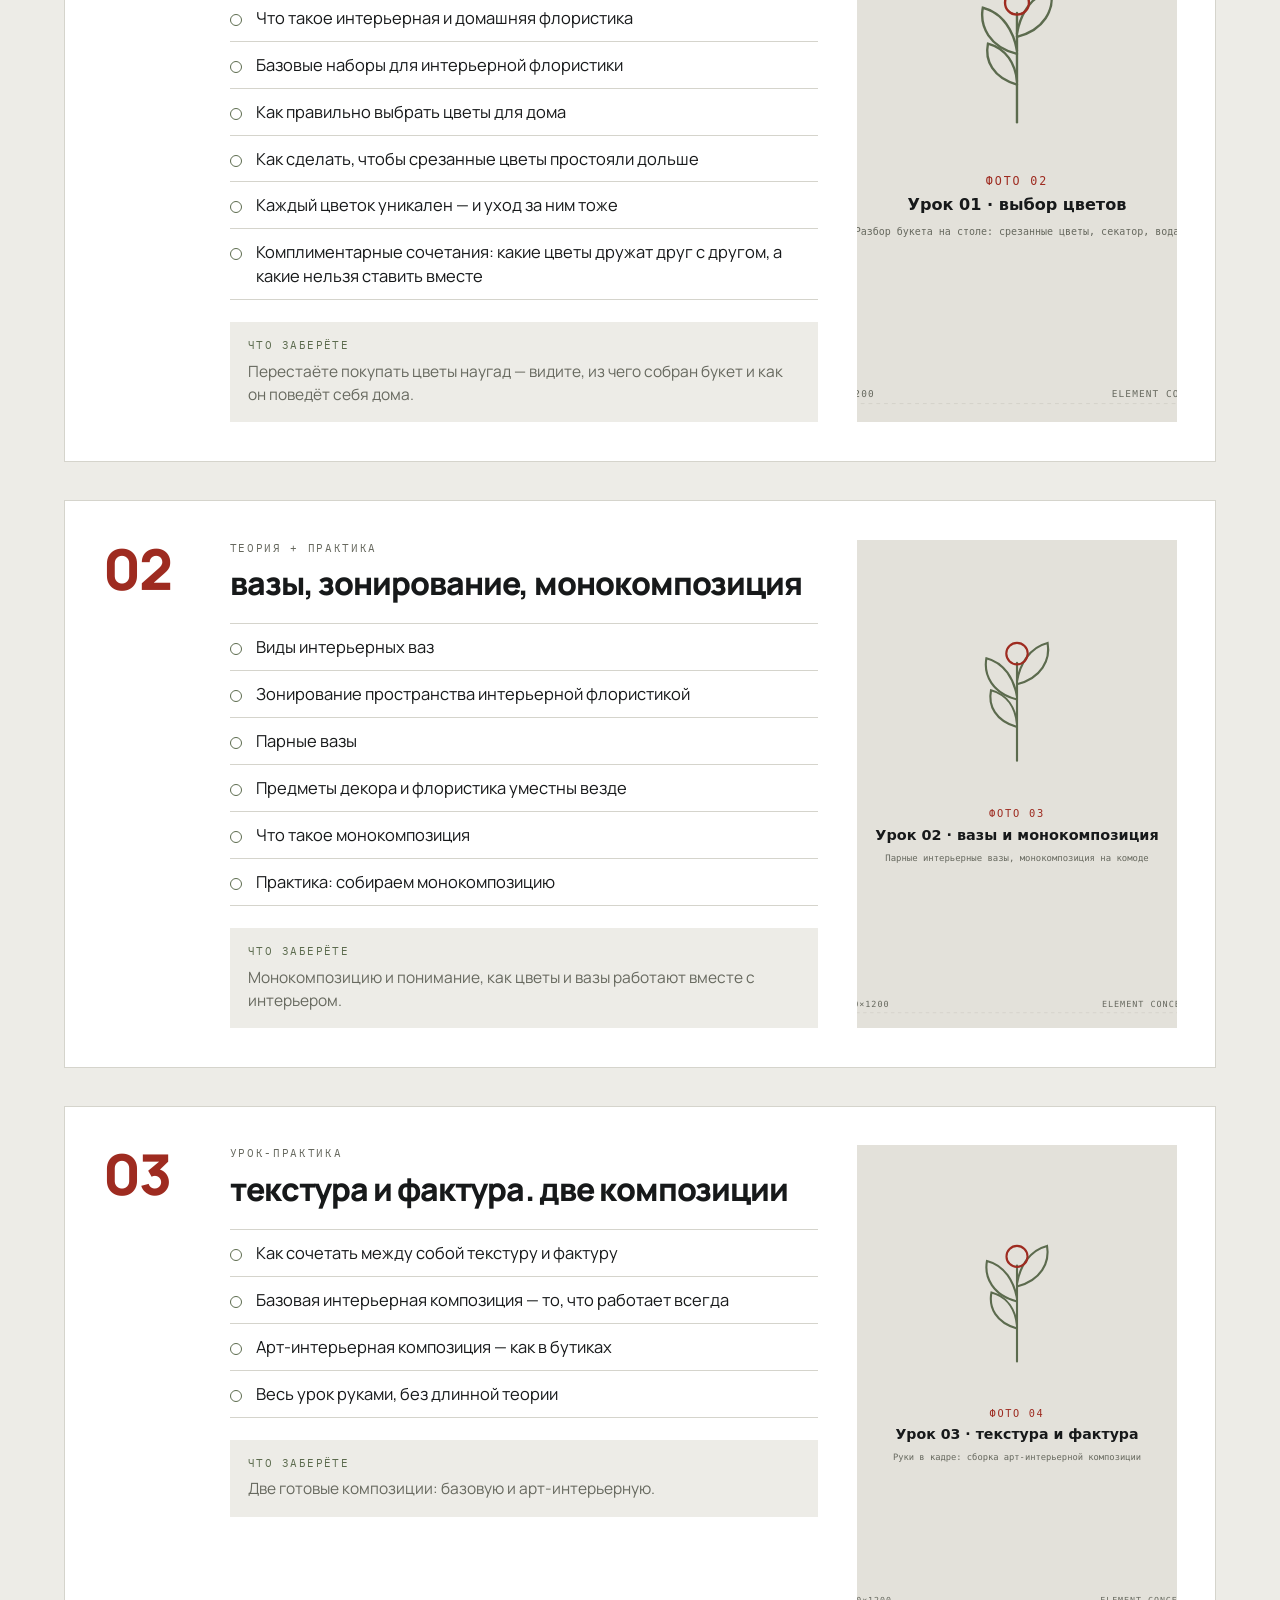
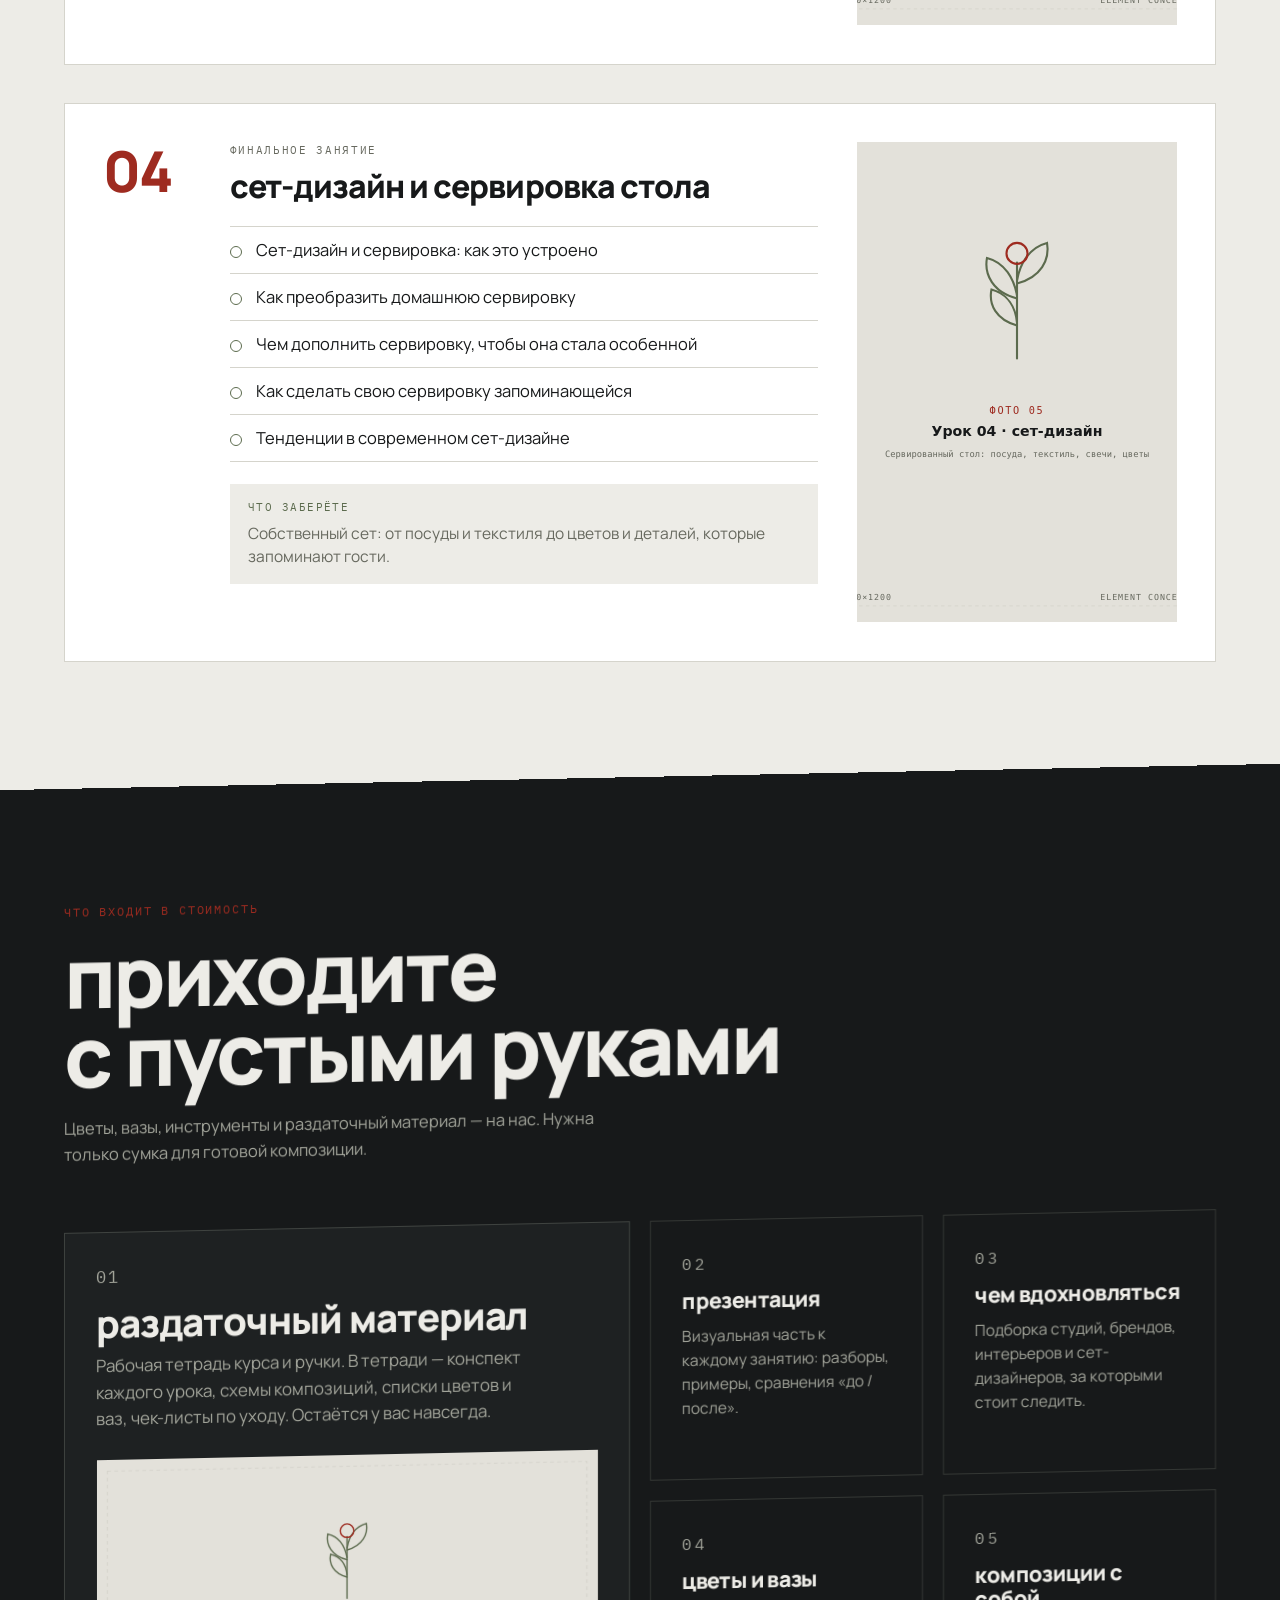
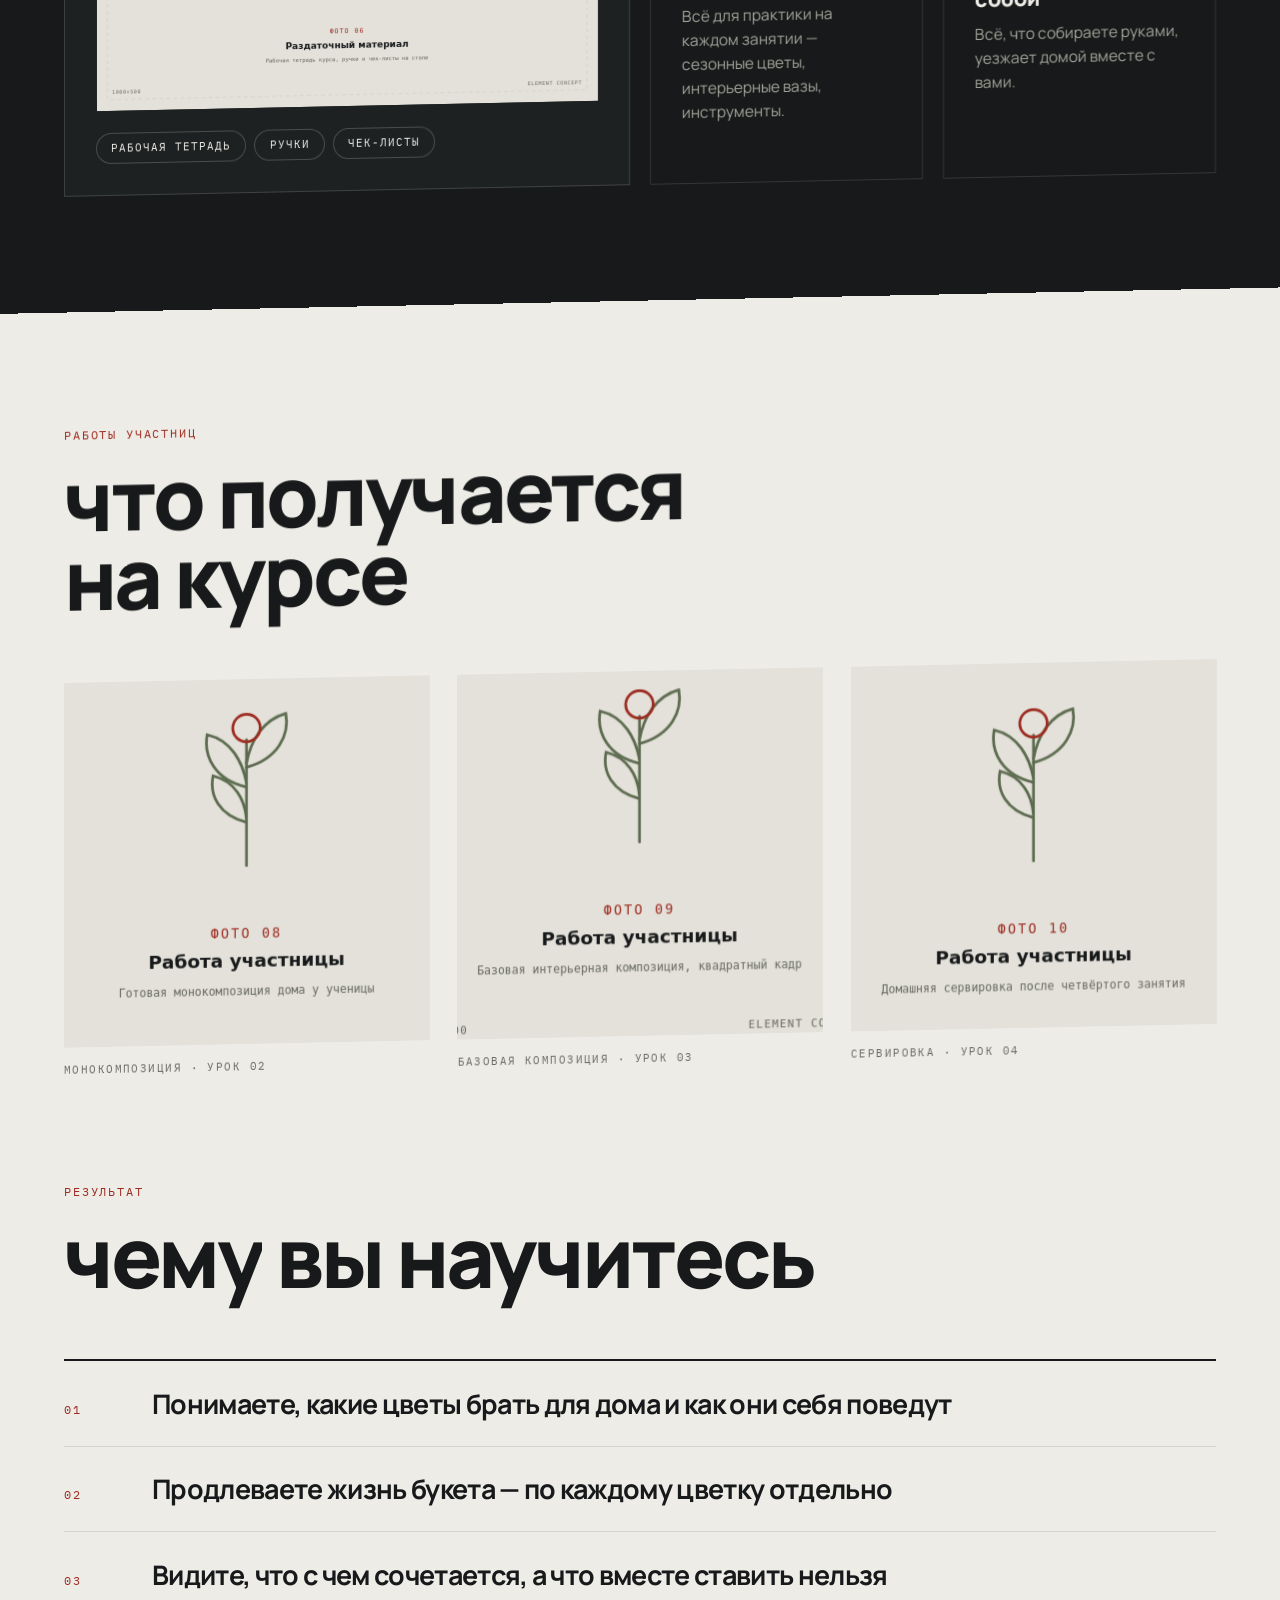
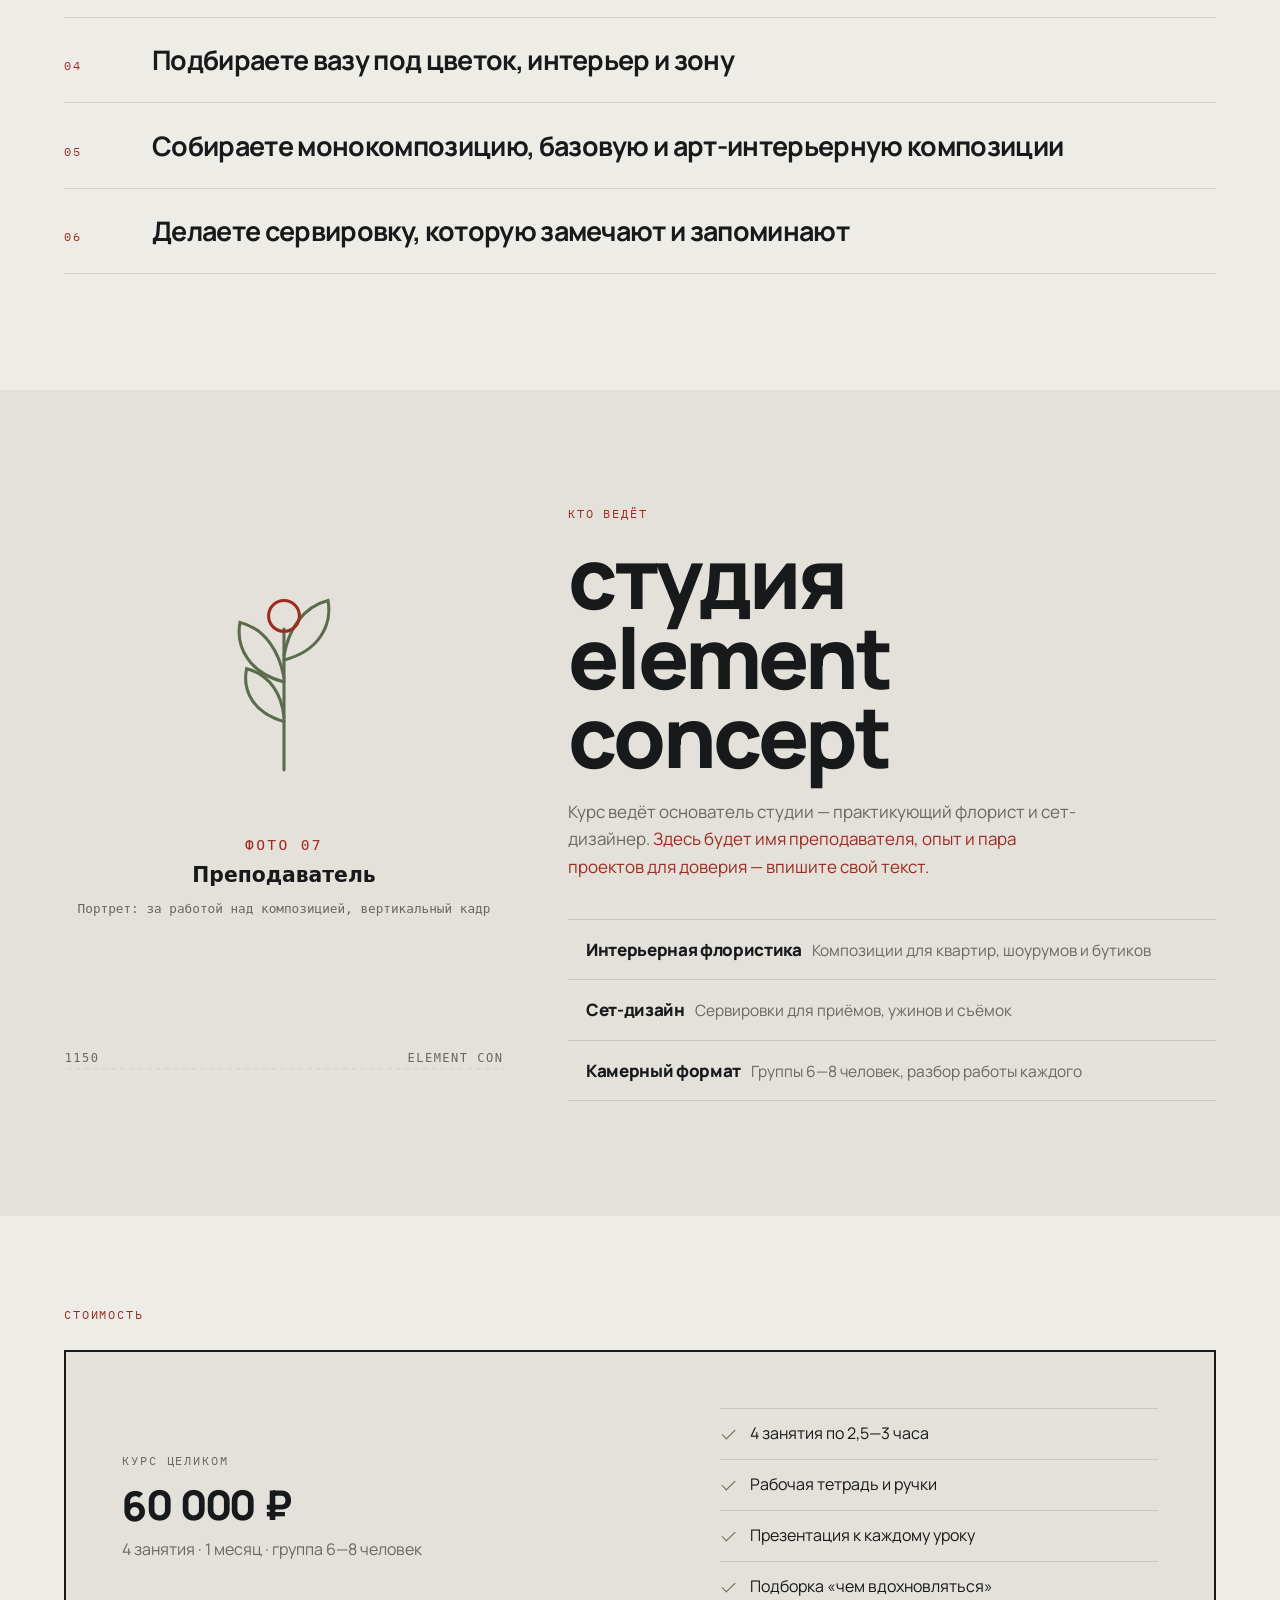
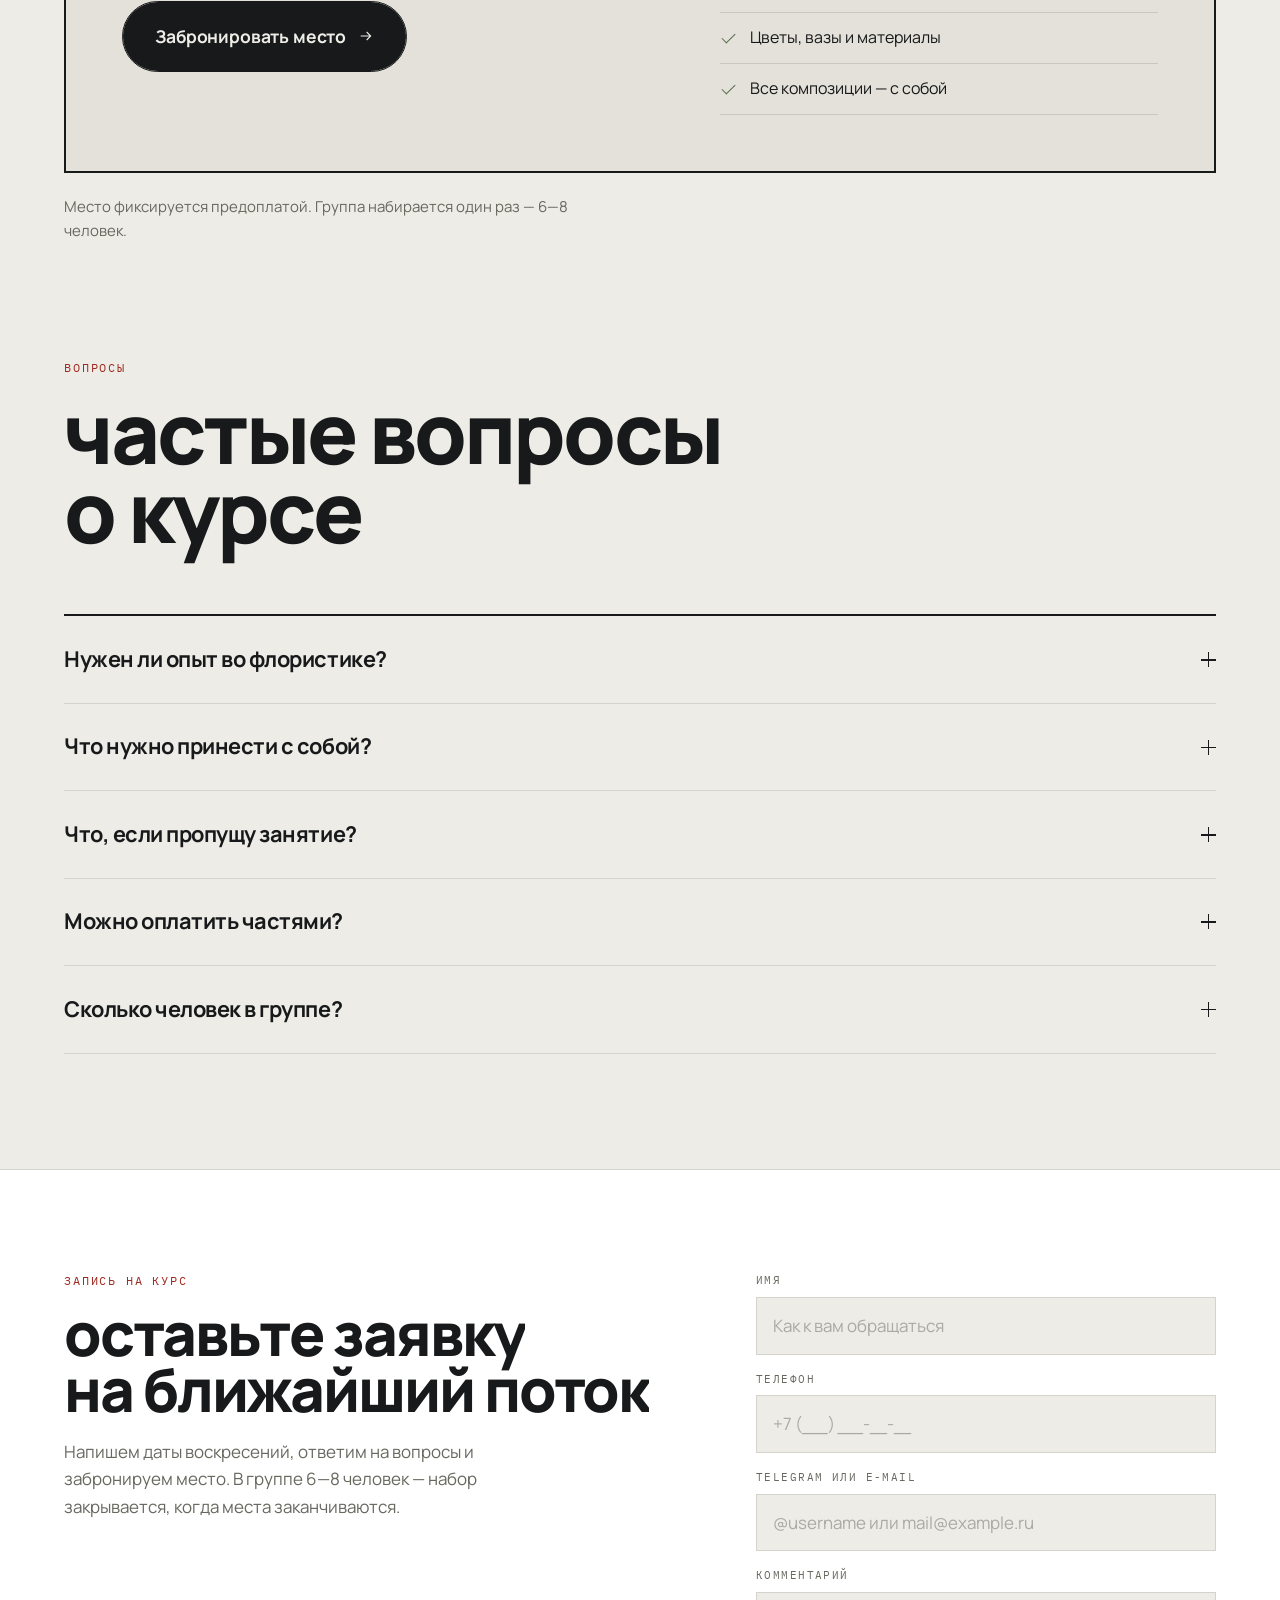
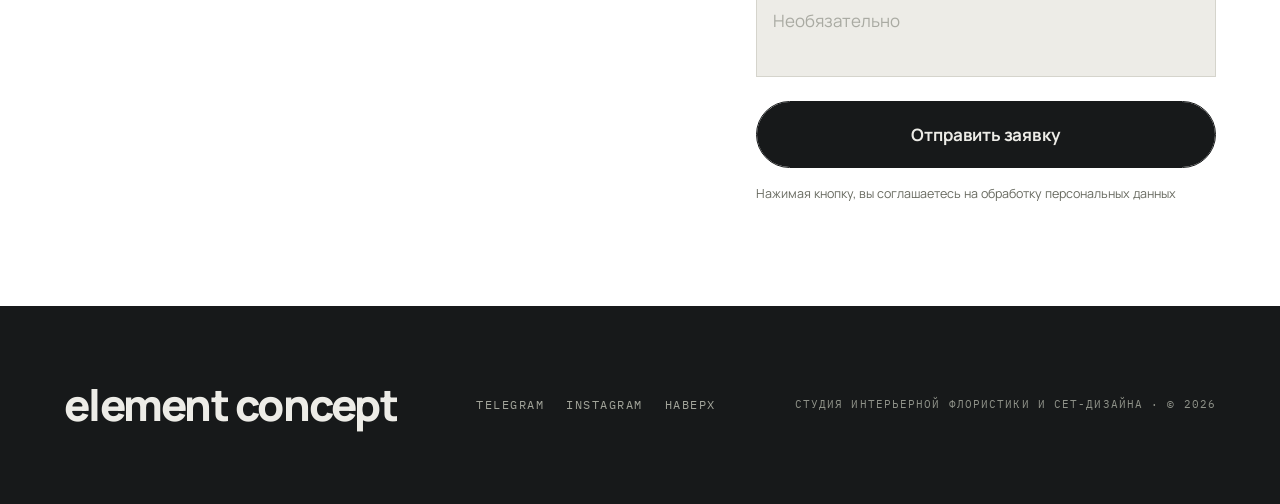
==== commit e8c10f36: "Убираю прелоадер — им оплачивался Speed Index На плёнке Lighthouse видно, где уходило время: до ~1 с" ====
--- a/index.html
+++ b/index.html
@@ -98,15 +98,6 @@
 
 <a class="skip" href="#main">Перейти к содержанию</a>
 
-<!-- ─── Прелоадер ─────────────────────────────────────── -->
-<div class="load" id="load" aria-hidden="true">
-  <div class="load__in">
-    <p class="load__mark">Element Concept</p>
-    <div class="load__bar"><i></i></div>
-    <p class="load__num"><span>0</span>%</p>
-  </div>
-</div>
-
 <div class="prog-line" aria-hidden="true"><i></i></div>
 
 <!-- ─── Шапка ─────────────────────────────────────────── -->
--- a/css/style.css
+++ b/css/style.css
@@ -45,8 +45,6 @@
 :focus-visible{outline:2px solid var(--red);outline-offset:3px}
 [hidden]{display:none !important}
 section[id]{scroll-margin-top:var(--bar-h)}
-/* Пока идёт прелоадер, страницу не листаем. */
-html.is-loading,html.is-loading body{overflow:hidden}
 
 .skip{position:absolute;left:-9999px;z-index:300;background:var(--ink);color:var(--bone);
   padding:12px 20px;font-size:13px}
@@ -59,23 +57,6 @@
   letter-spacing:-.035em;text-transform:lowercase}
 .tag{font-family:var(--mono);font-size:11.5px;letter-spacing:.16em;
   text-transform:uppercase;color:var(--red)}
-
-/* ─── 3. Прелоадер ──────────────────────────────────────── */
-.load{position:fixed;inset:0;z-index:200;background:var(--ink);color:var(--bone);
-  display:grid;place-items:center;
-  clip-path:inset(0 0 0 0);transition:clip-path .62s var(--ease-mask)}
-.load.is-done{clip-path:inset(0 0 100% 0);pointer-events:none}
-.load__in{width:min(520px,72vw);text-align:center}
-.load__mark{font-weight:800;font-size:clamp(20px,3vw,34px);letter-spacing:-.035em;
-  text-transform:lowercase;
-  opacity:0;transform:translateY(10px);
-  transition:opacity .3s ease,transform .38s var(--ease)}
-.load.is-boot .load__mark{opacity:1;transform:none}
-.load__bar{height:1px;background:var(--ink-line);margin:22px 0 12px;overflow:hidden}
-.load__bar i{display:block;height:100%;background:var(--bone);
-  transform:scaleX(0);transform-origin:0 50%}
-.load__num{font-family:var(--mono);font-size:11.5px;letter-spacing:.16em;
-  color:var(--ink-mute);font-variant-numeric:tabular-nums}
 
 /* ─── 4. Линия прогресса чтения ─────────────────────────── */
 .prog-line{position:fixed;inset:0 0 auto;height:2px;z-index:90;pointer-events:none}
@@ -139,7 +120,6 @@
   html{scroll-behavior:auto}
   .rv,.mask picture,.w>i{opacity:1;transform:none;clip-path:none;transition:none}
   .hl{color:currentColor}
-  .load{display:none}
   [data-tilt],[data-skew]{transform:none}
   .reel__d b{transition:none}
   .prog-line i{animation:none}
@@ -501,7 +481,7 @@
 
 /* ─── 22. Печать ────────────────────────────────────────── */
 @media print{
-  .bar,.menu,.dock,.prog-line,.load,.mq,.form__r,.skip{display:none !important}
+  .bar,.menu,.dock,.prog-line,.mq,.form__r,.skip{display:none !important}
   *{background:#fff !important;color:#000 !important;box-shadow:none !important}
   body{font-size:11pt;line-height:1.45}
   .cover__top{min-height:0}
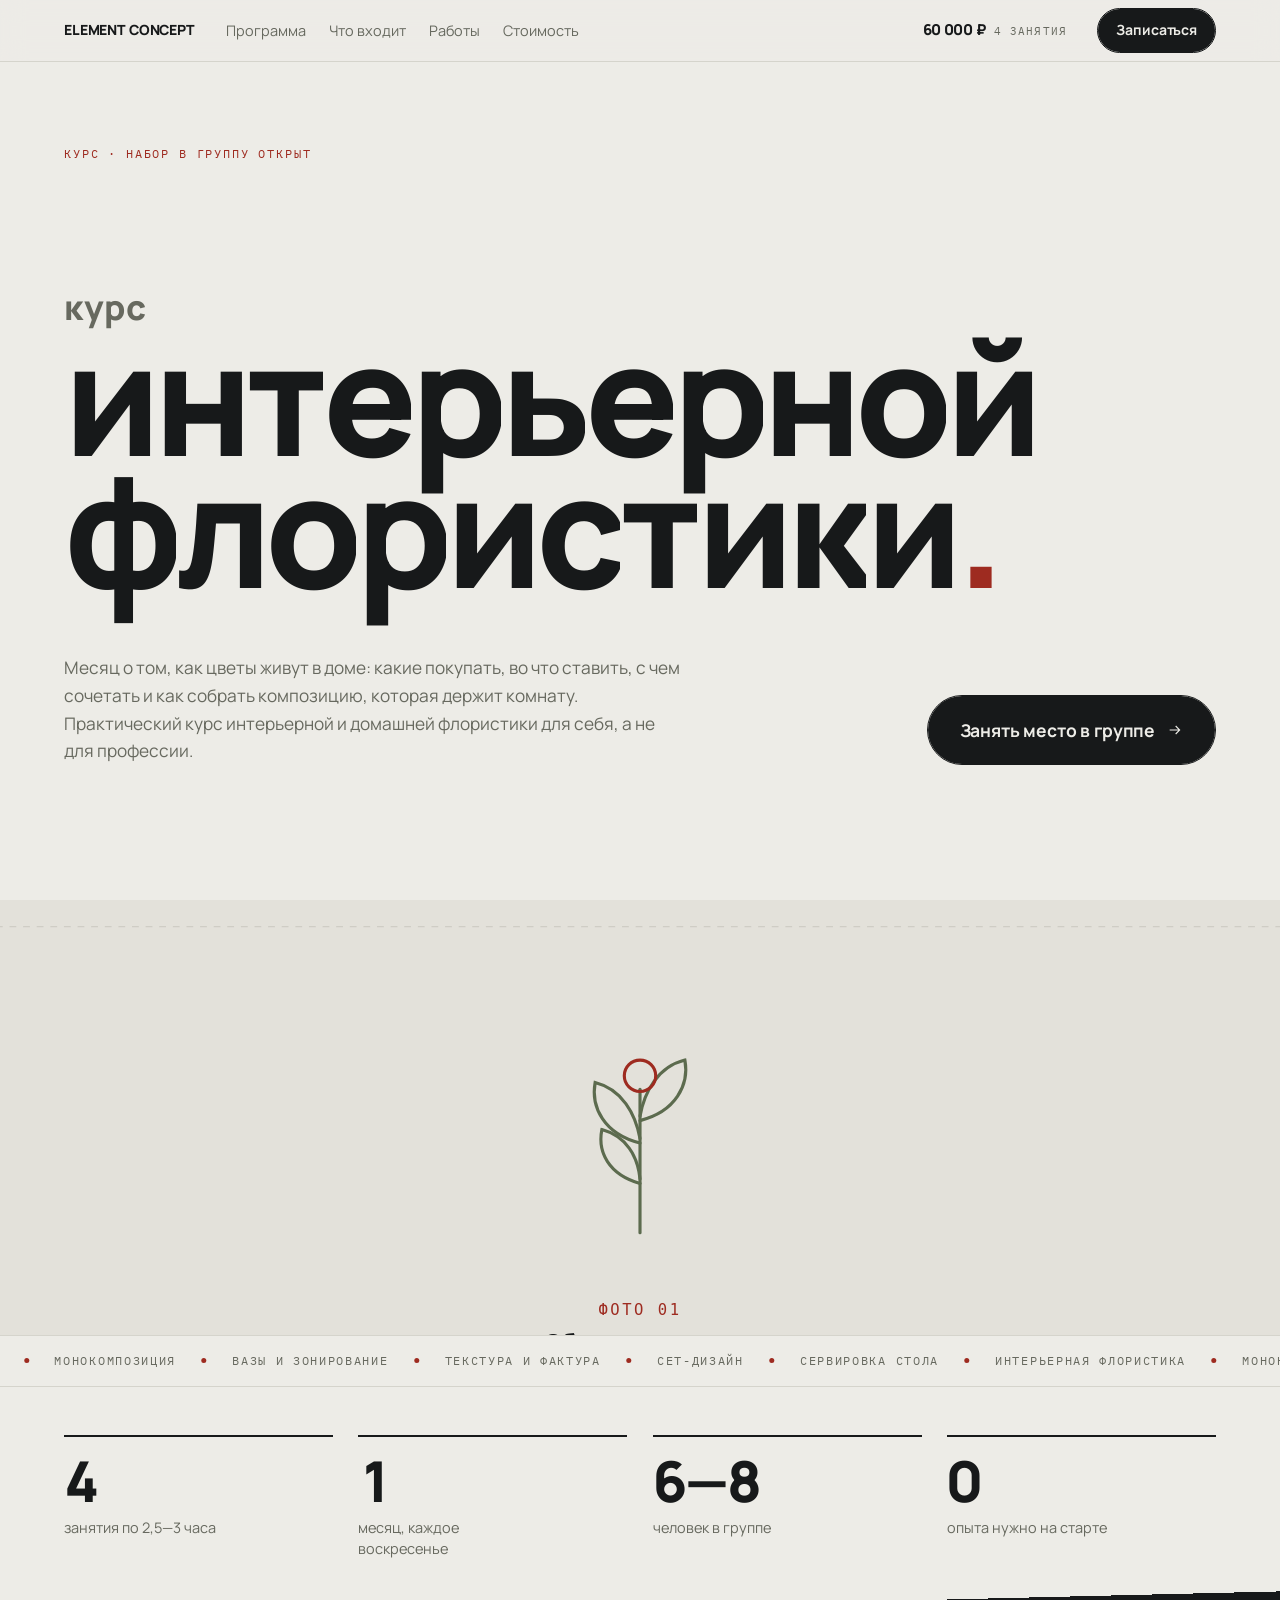
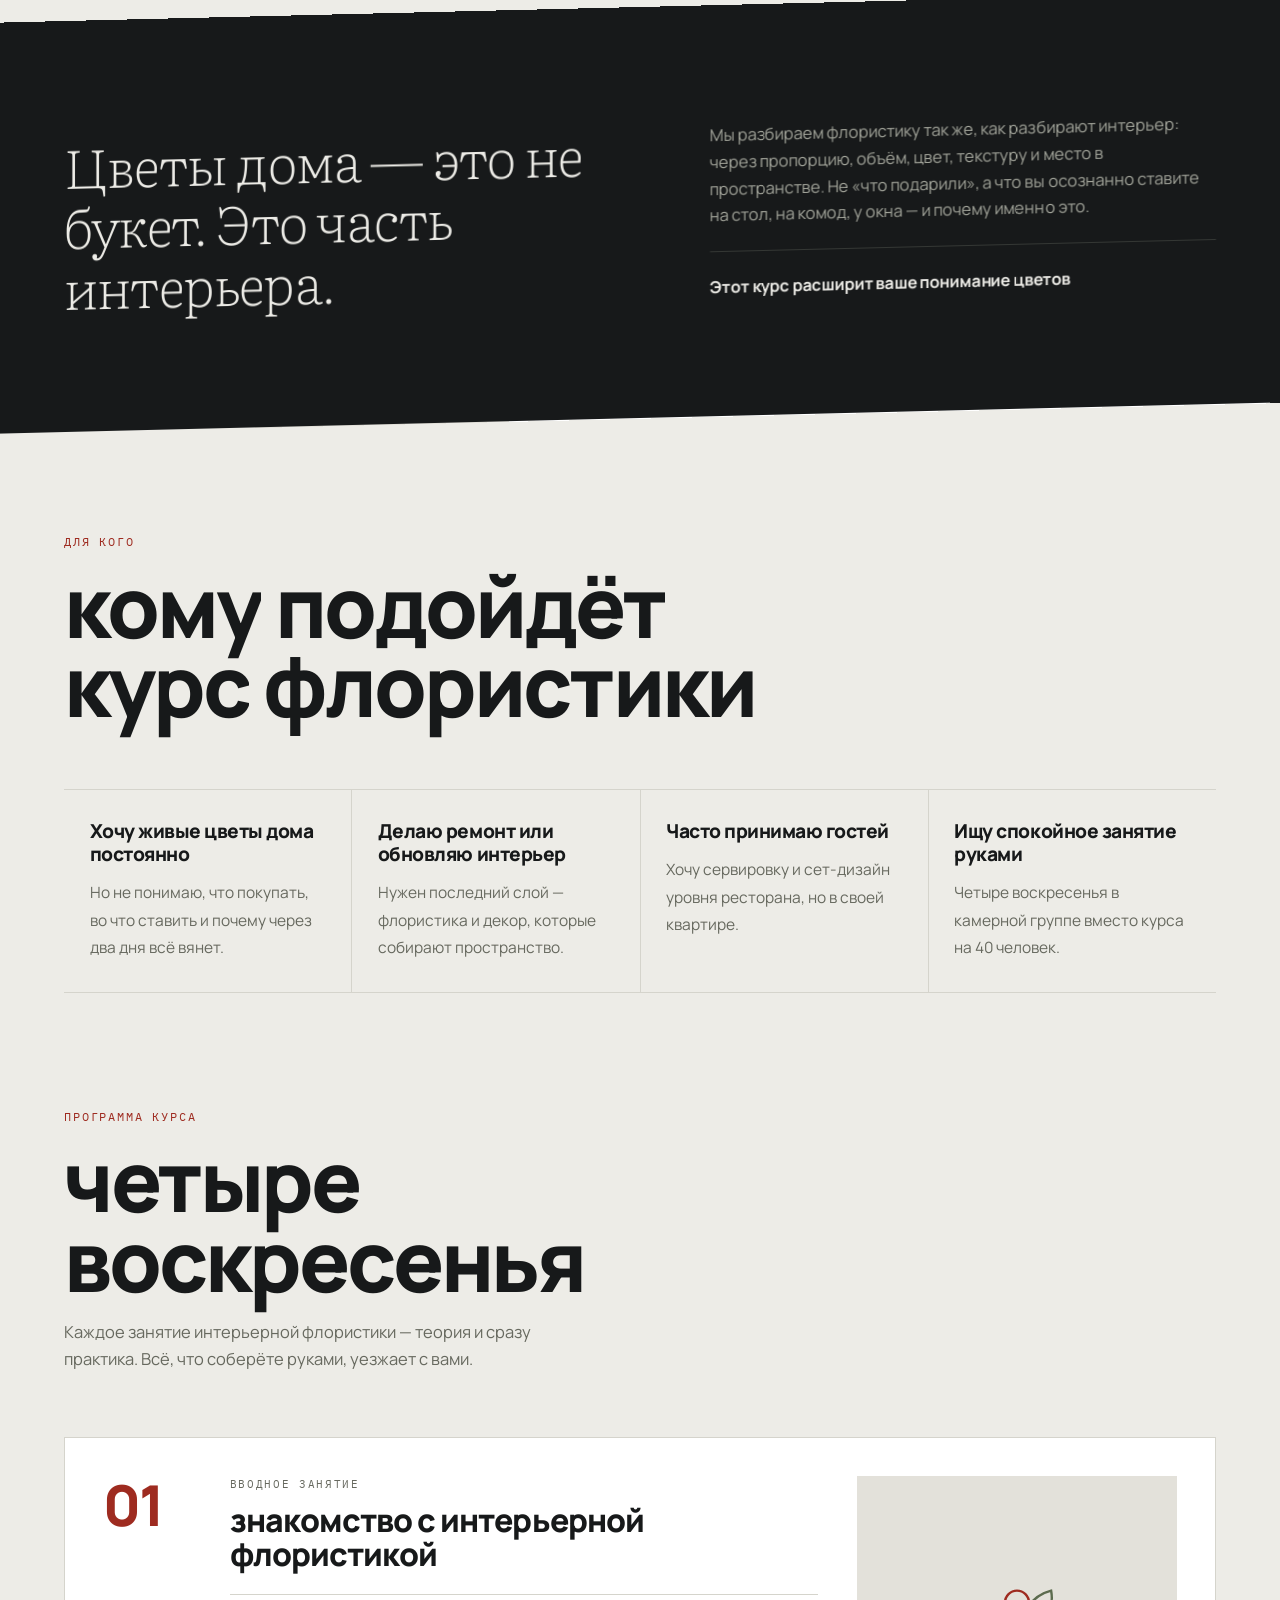
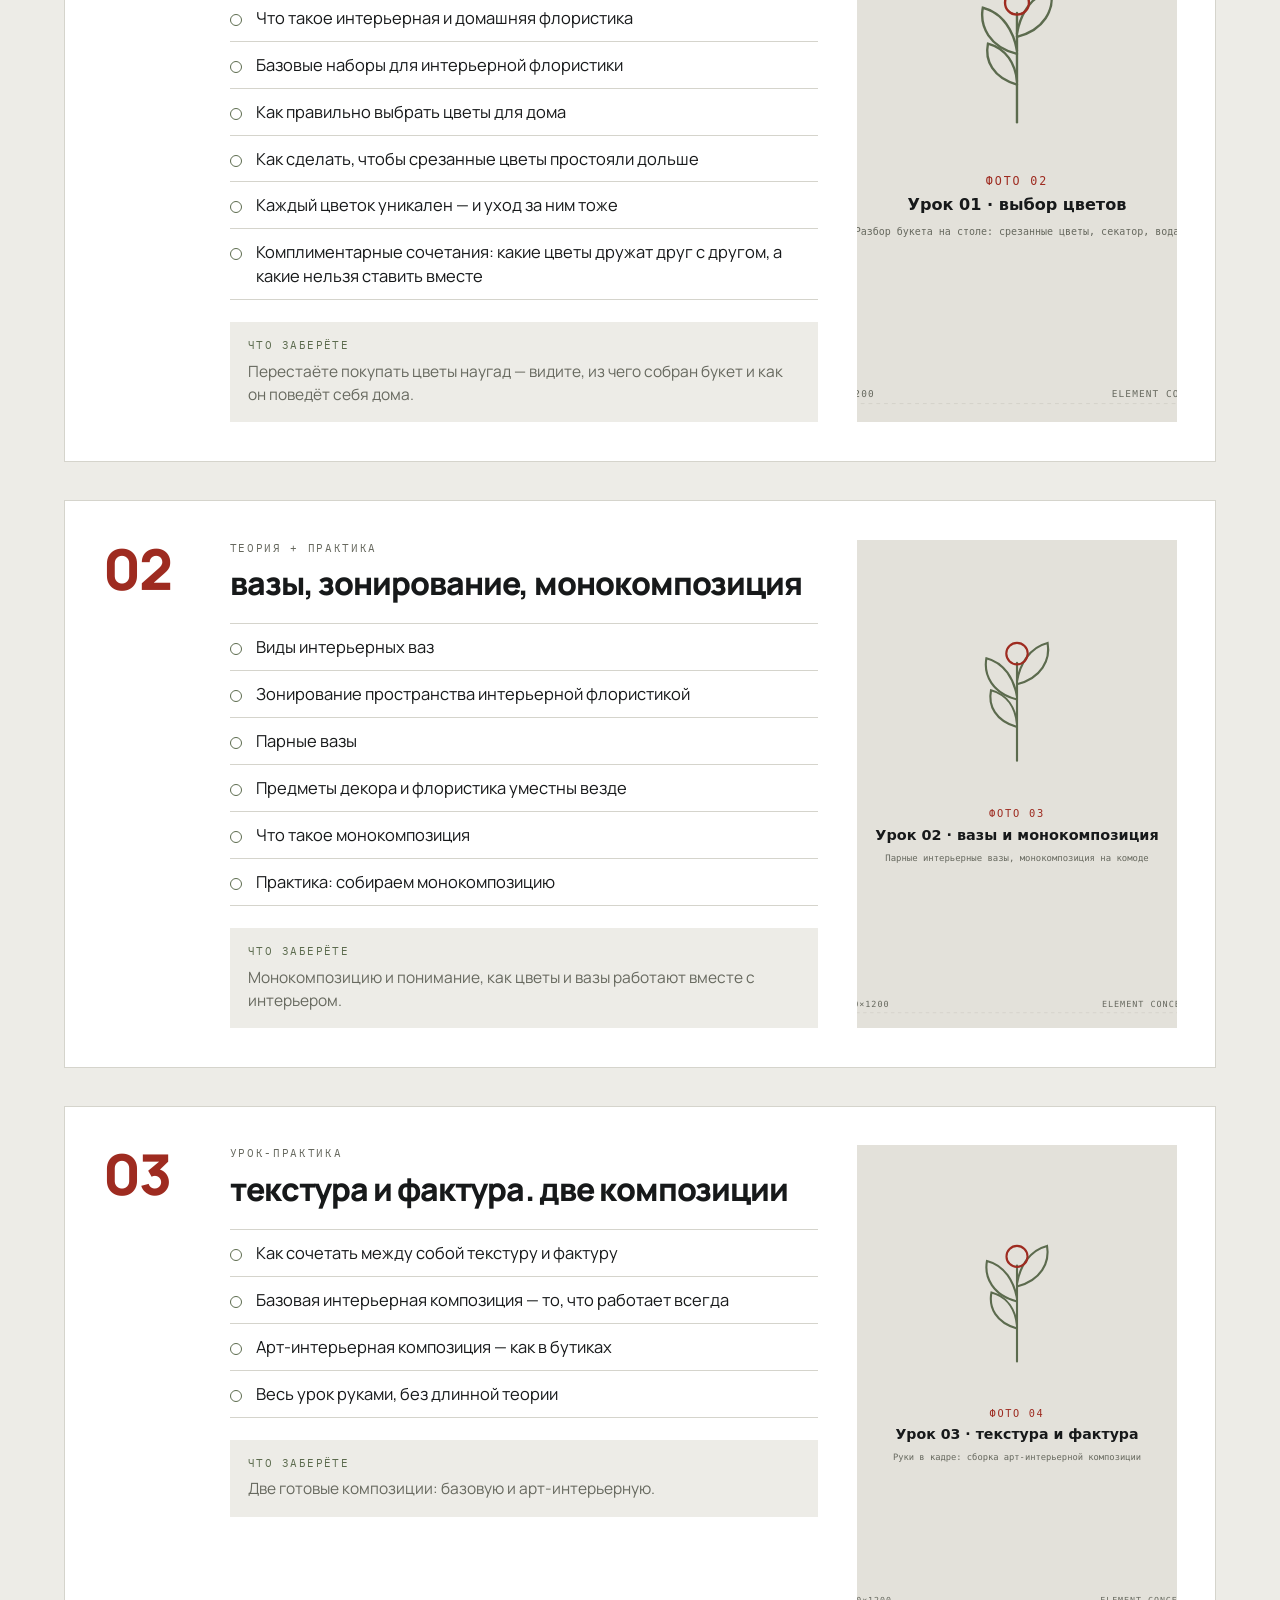
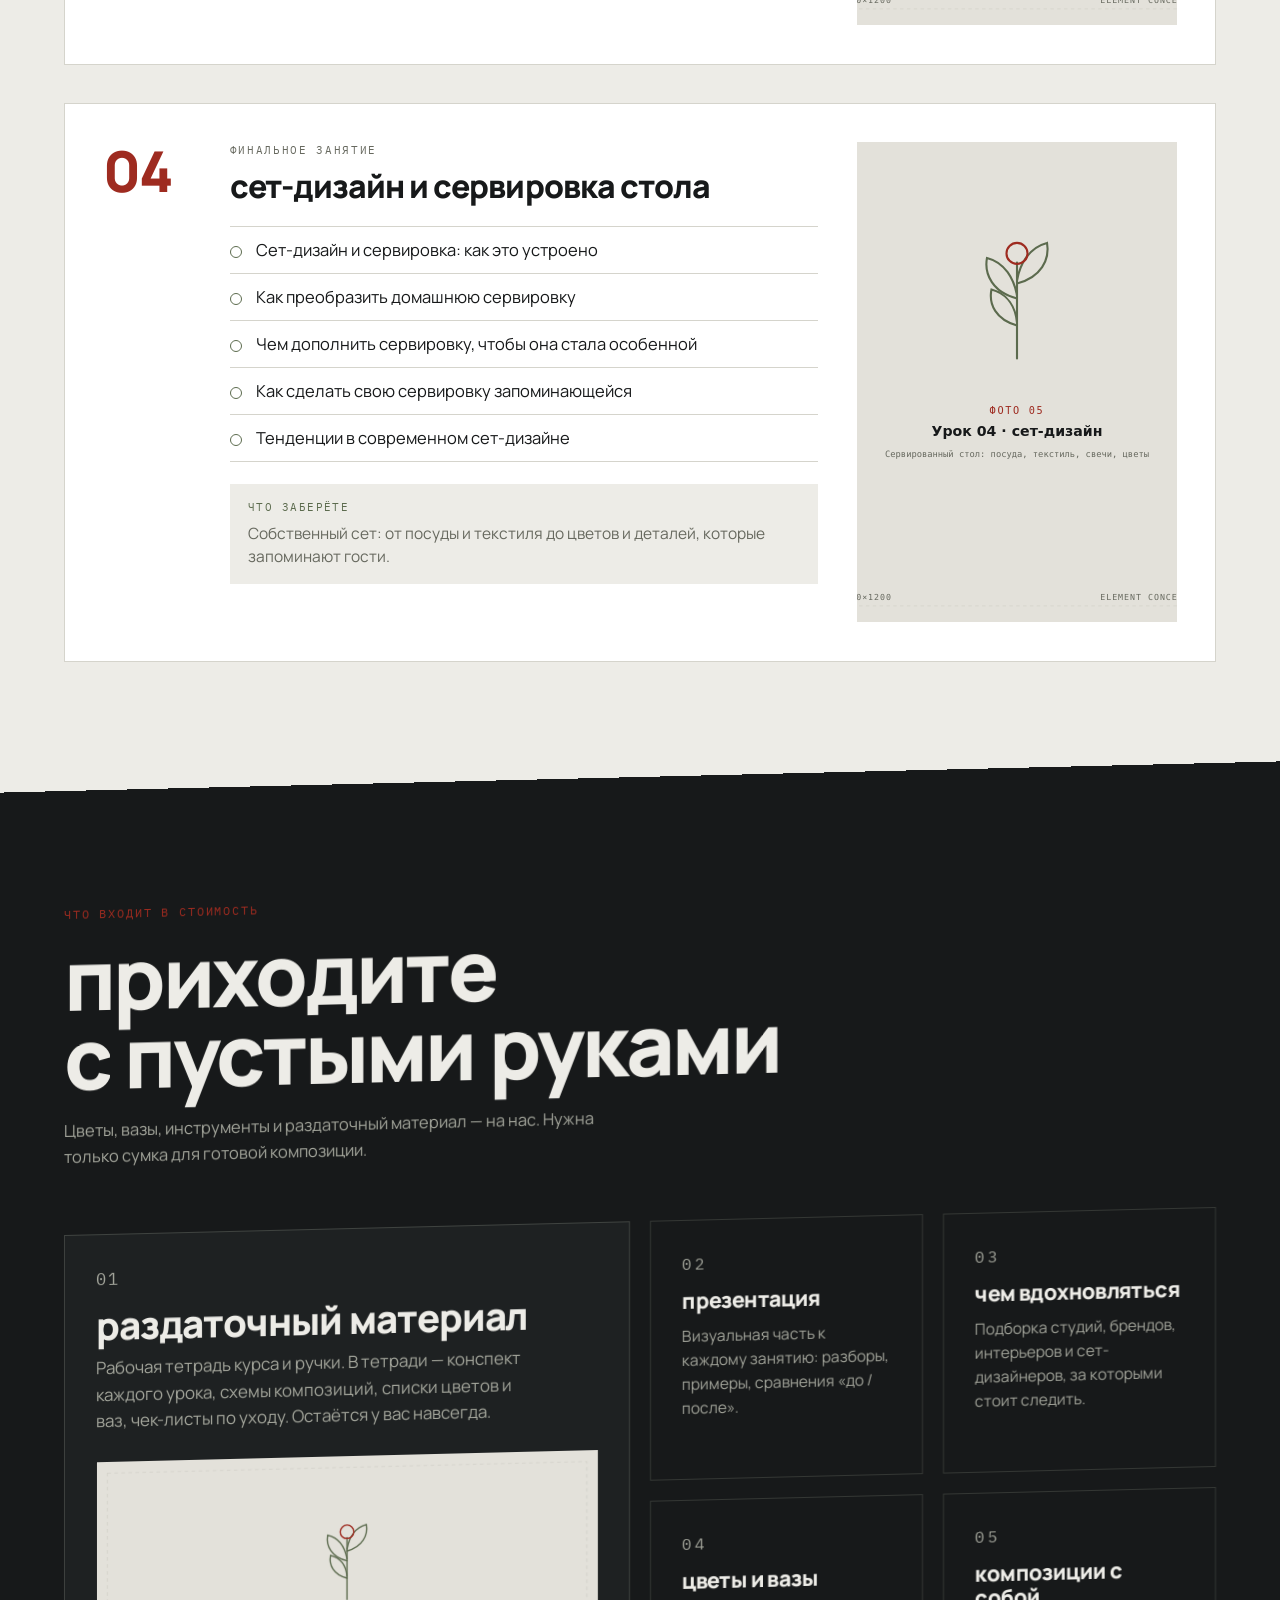
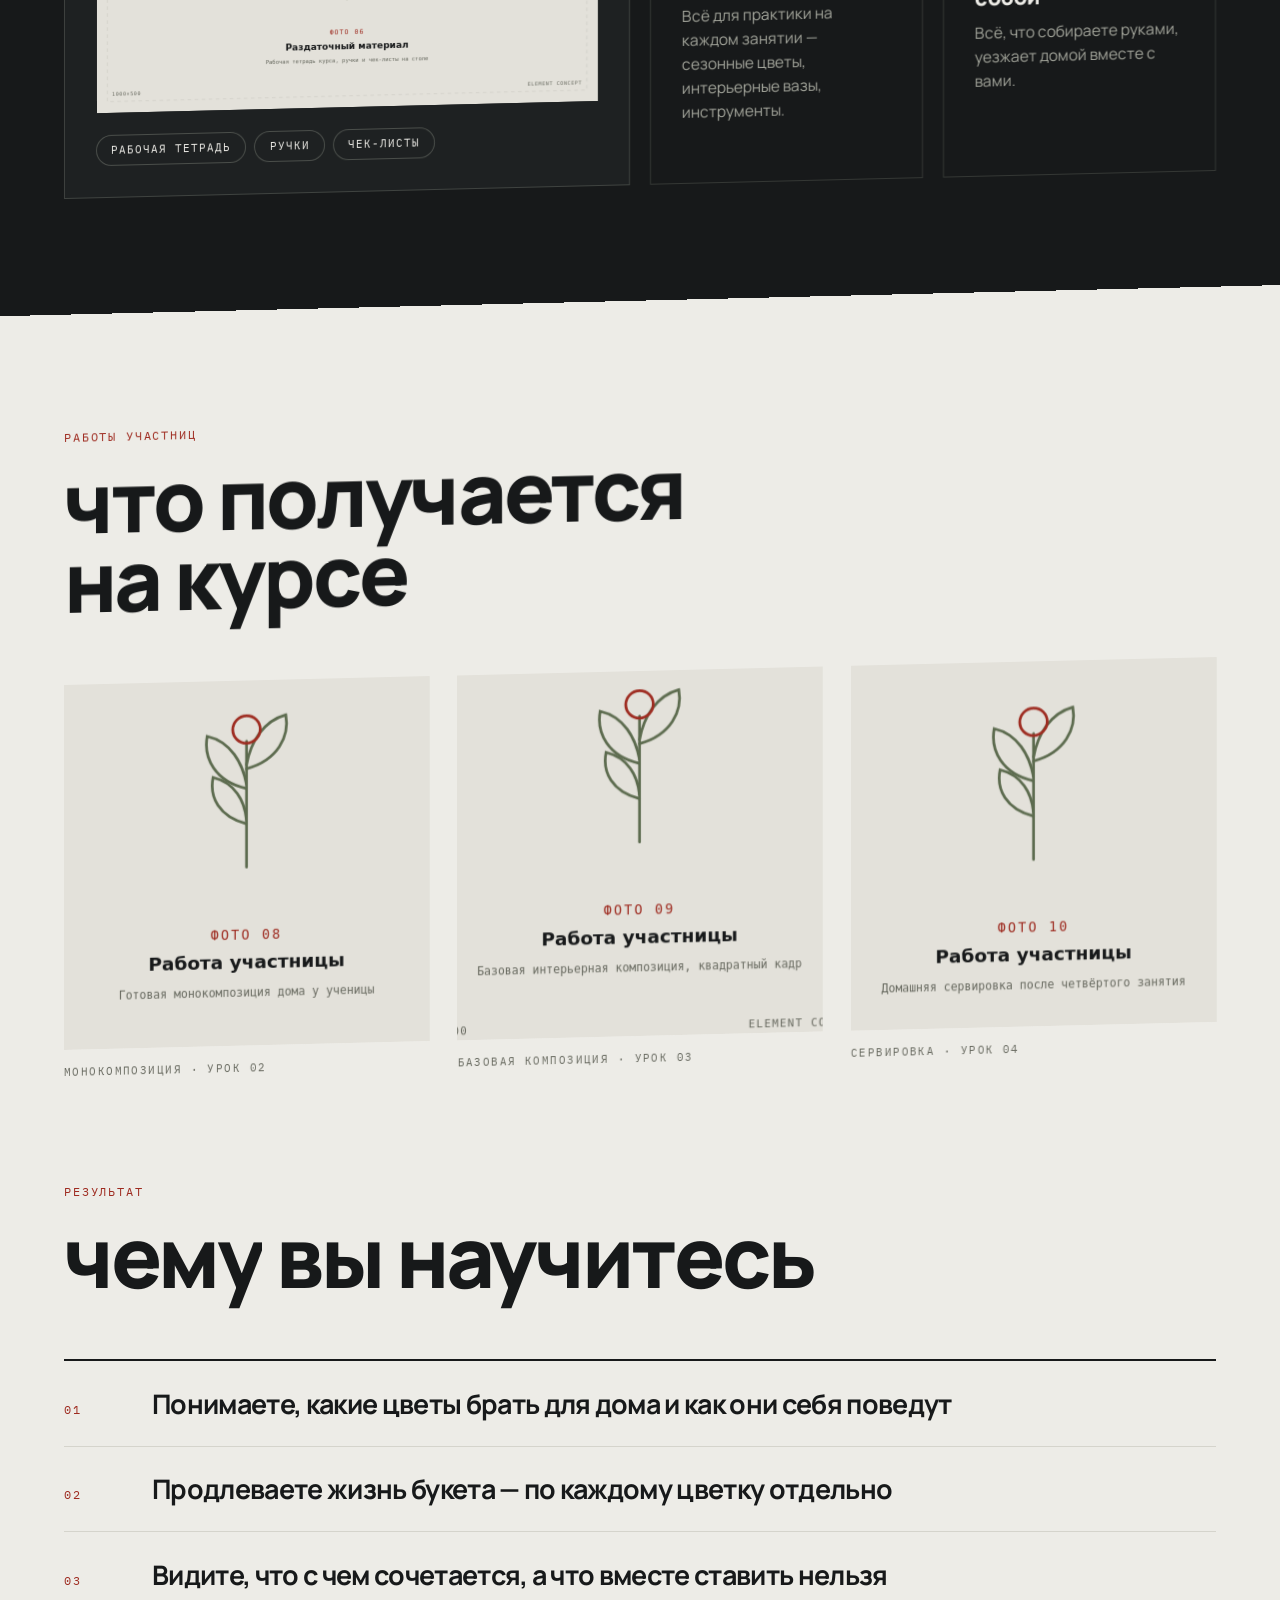
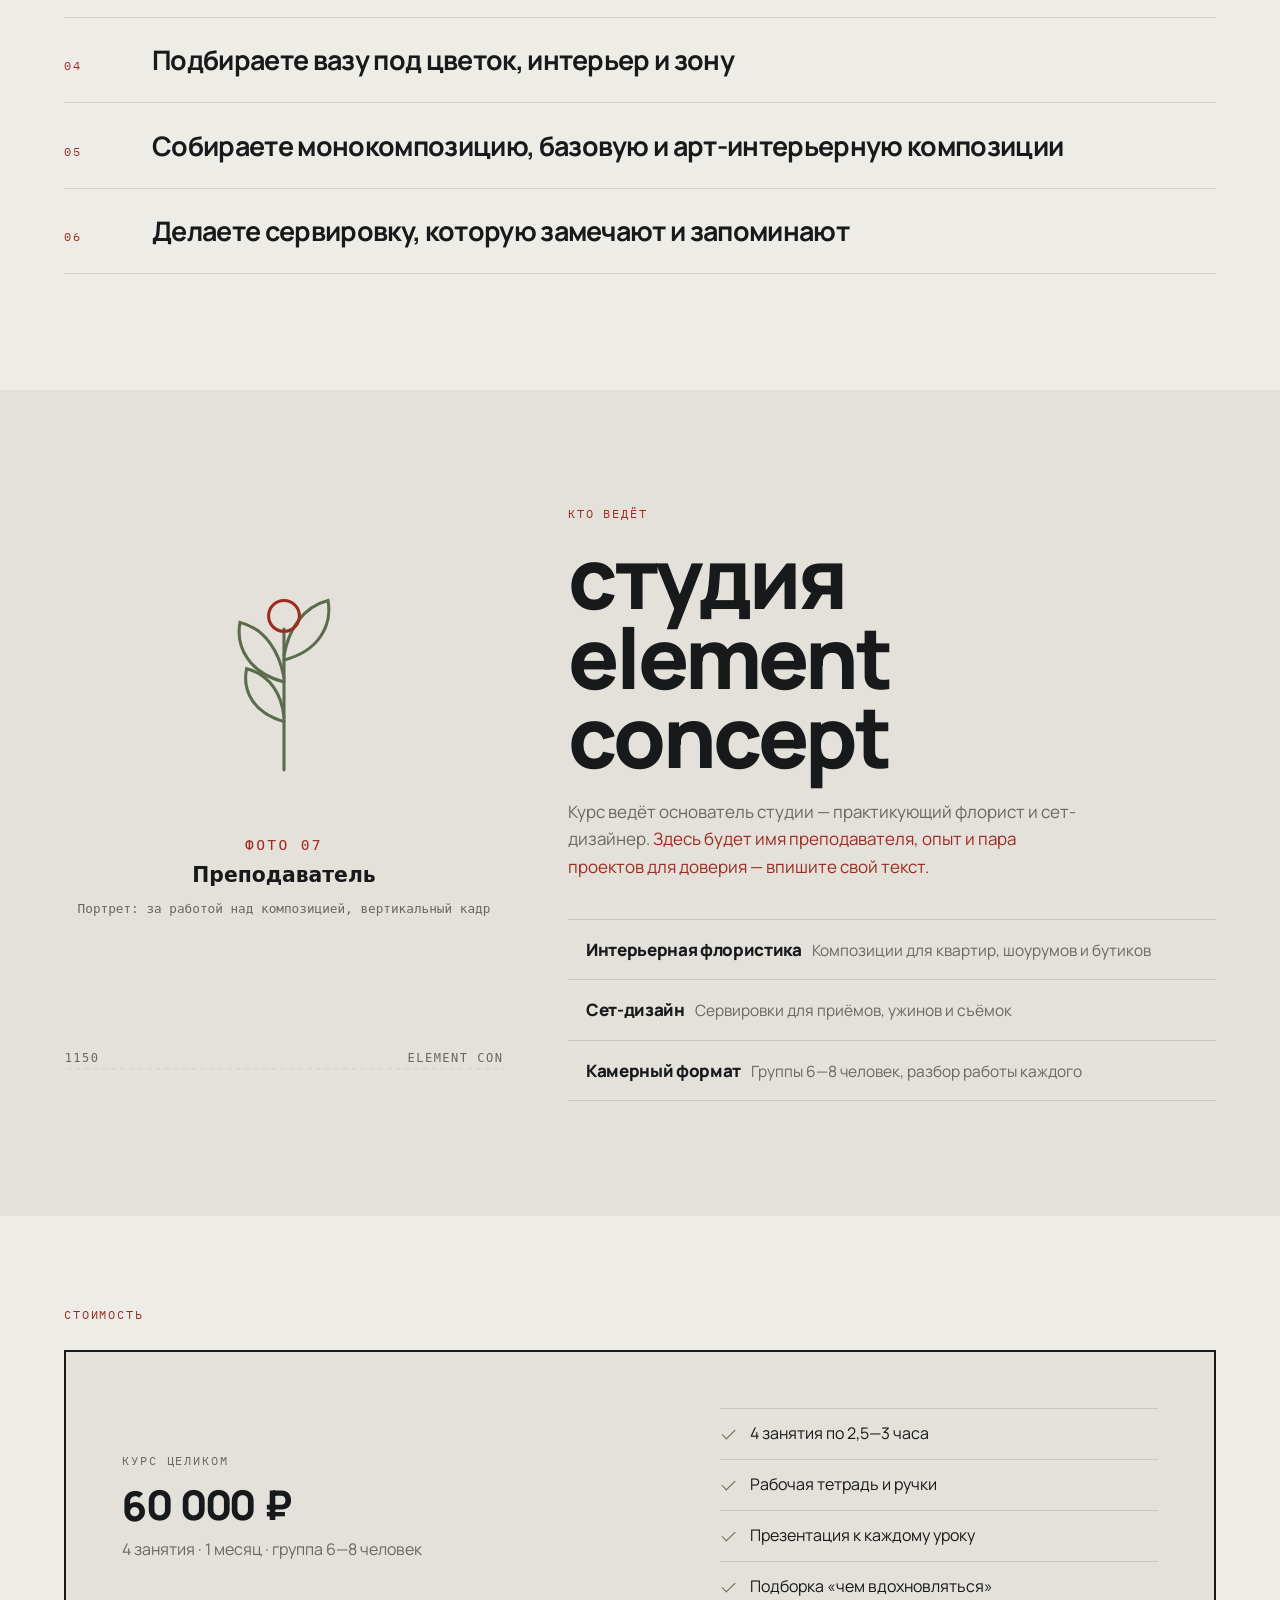
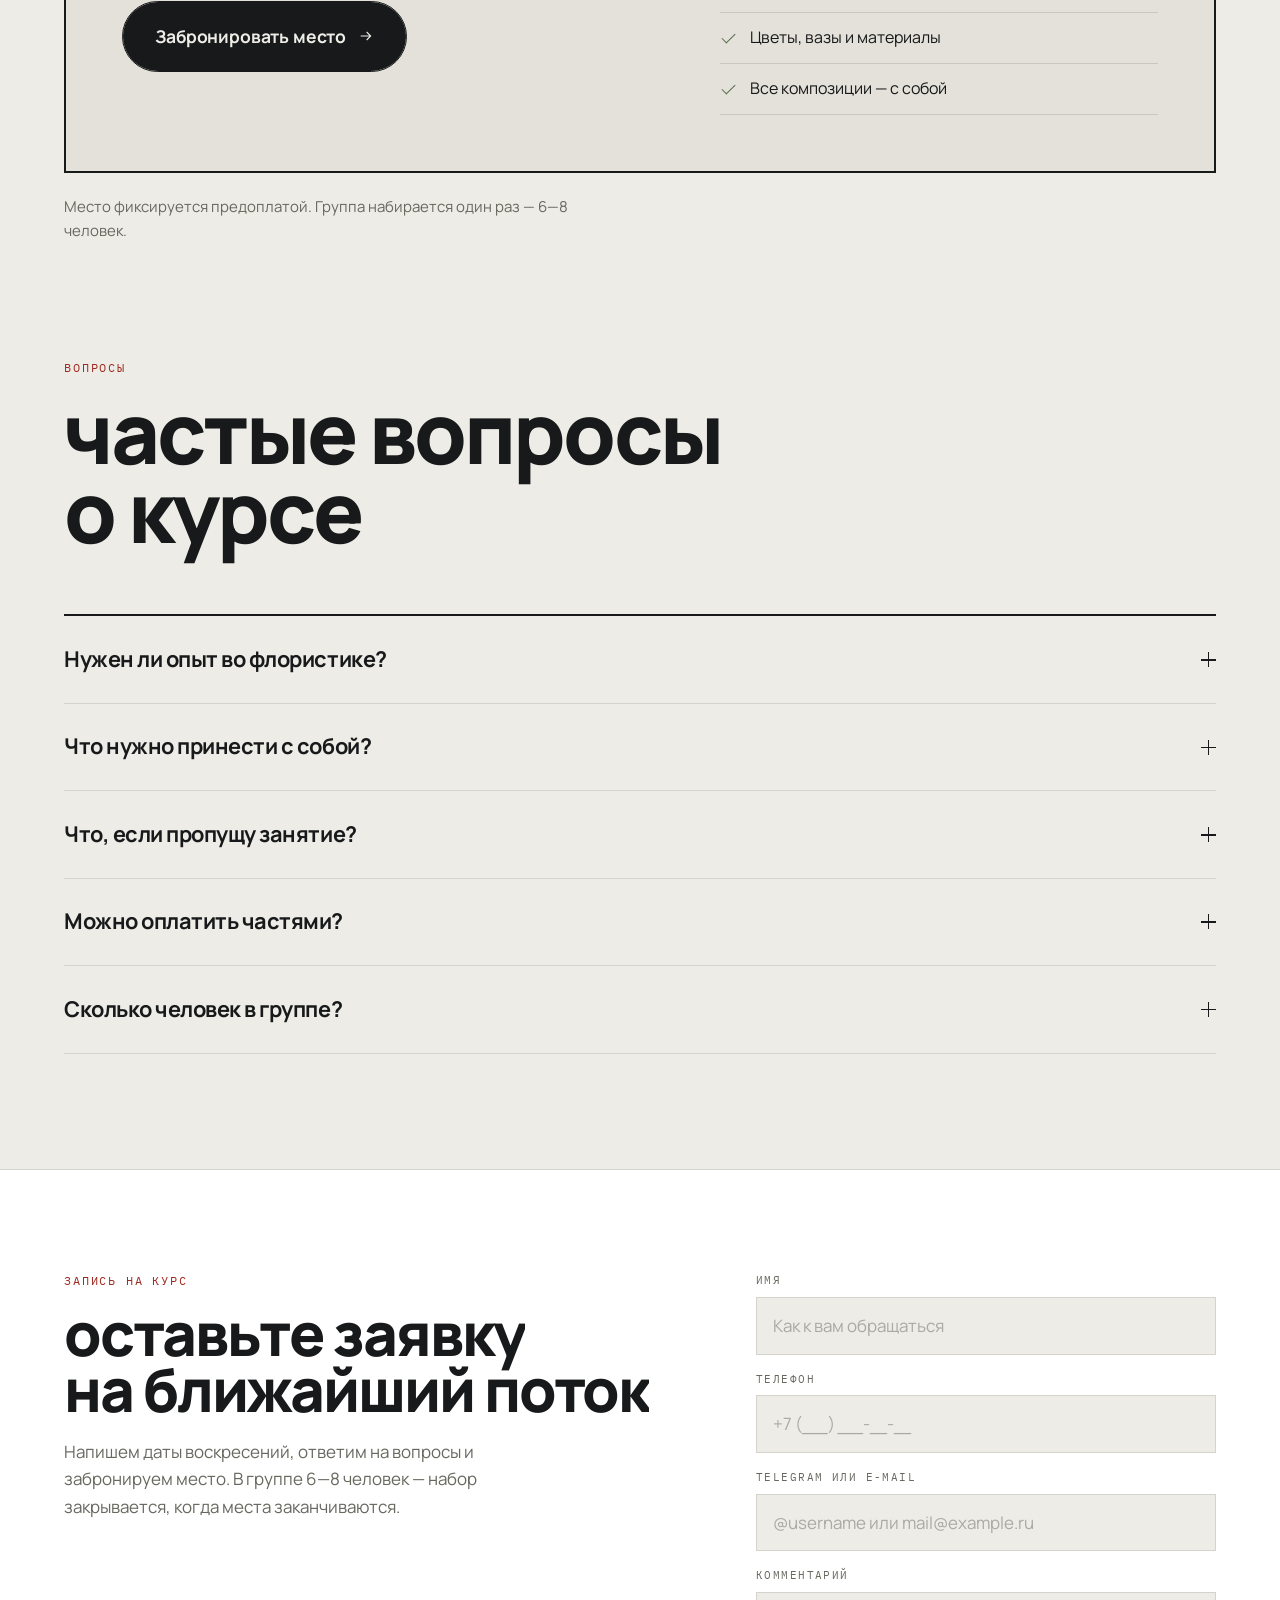
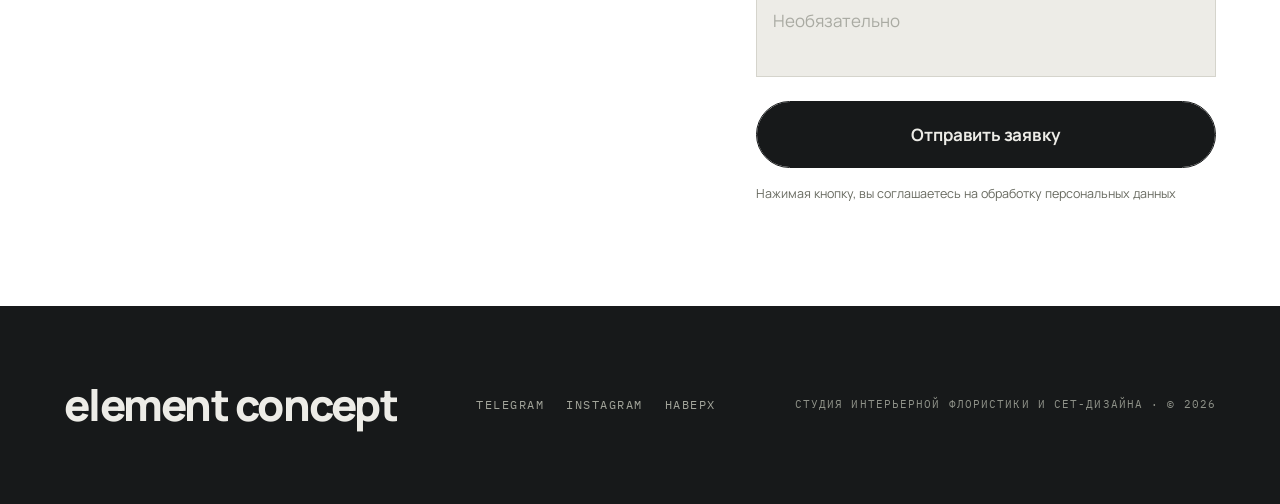
==== commit 04e3ebdc: "Предзагружаю все шрифты первого экрана Speed Index на живом хостинге скакал от 1.0 до 4.0 с: когда н" ====
--- a/index.html
+++ b/index.html
@@ -23,6 +23,8 @@
 
 <link rel="preload" href="fonts/manrope-800.woff2" as="font" type="font/woff2" crossorigin>
 <link rel="preload" href="fonts/manrope-400.woff2" as="font" type="font/woff2" crossorigin>
+<link rel="preload" href="fonts/manrope-700.woff2" as="font" type="font/woff2" crossorigin>
+<link rel="preload" href="fonts/plex-mono-400.woff2" as="font" type="font/woff2" crossorigin>
 <link rel="stylesheet" href="css/fonts.css">
 <link rel="stylesheet" href="css/style.css">
 
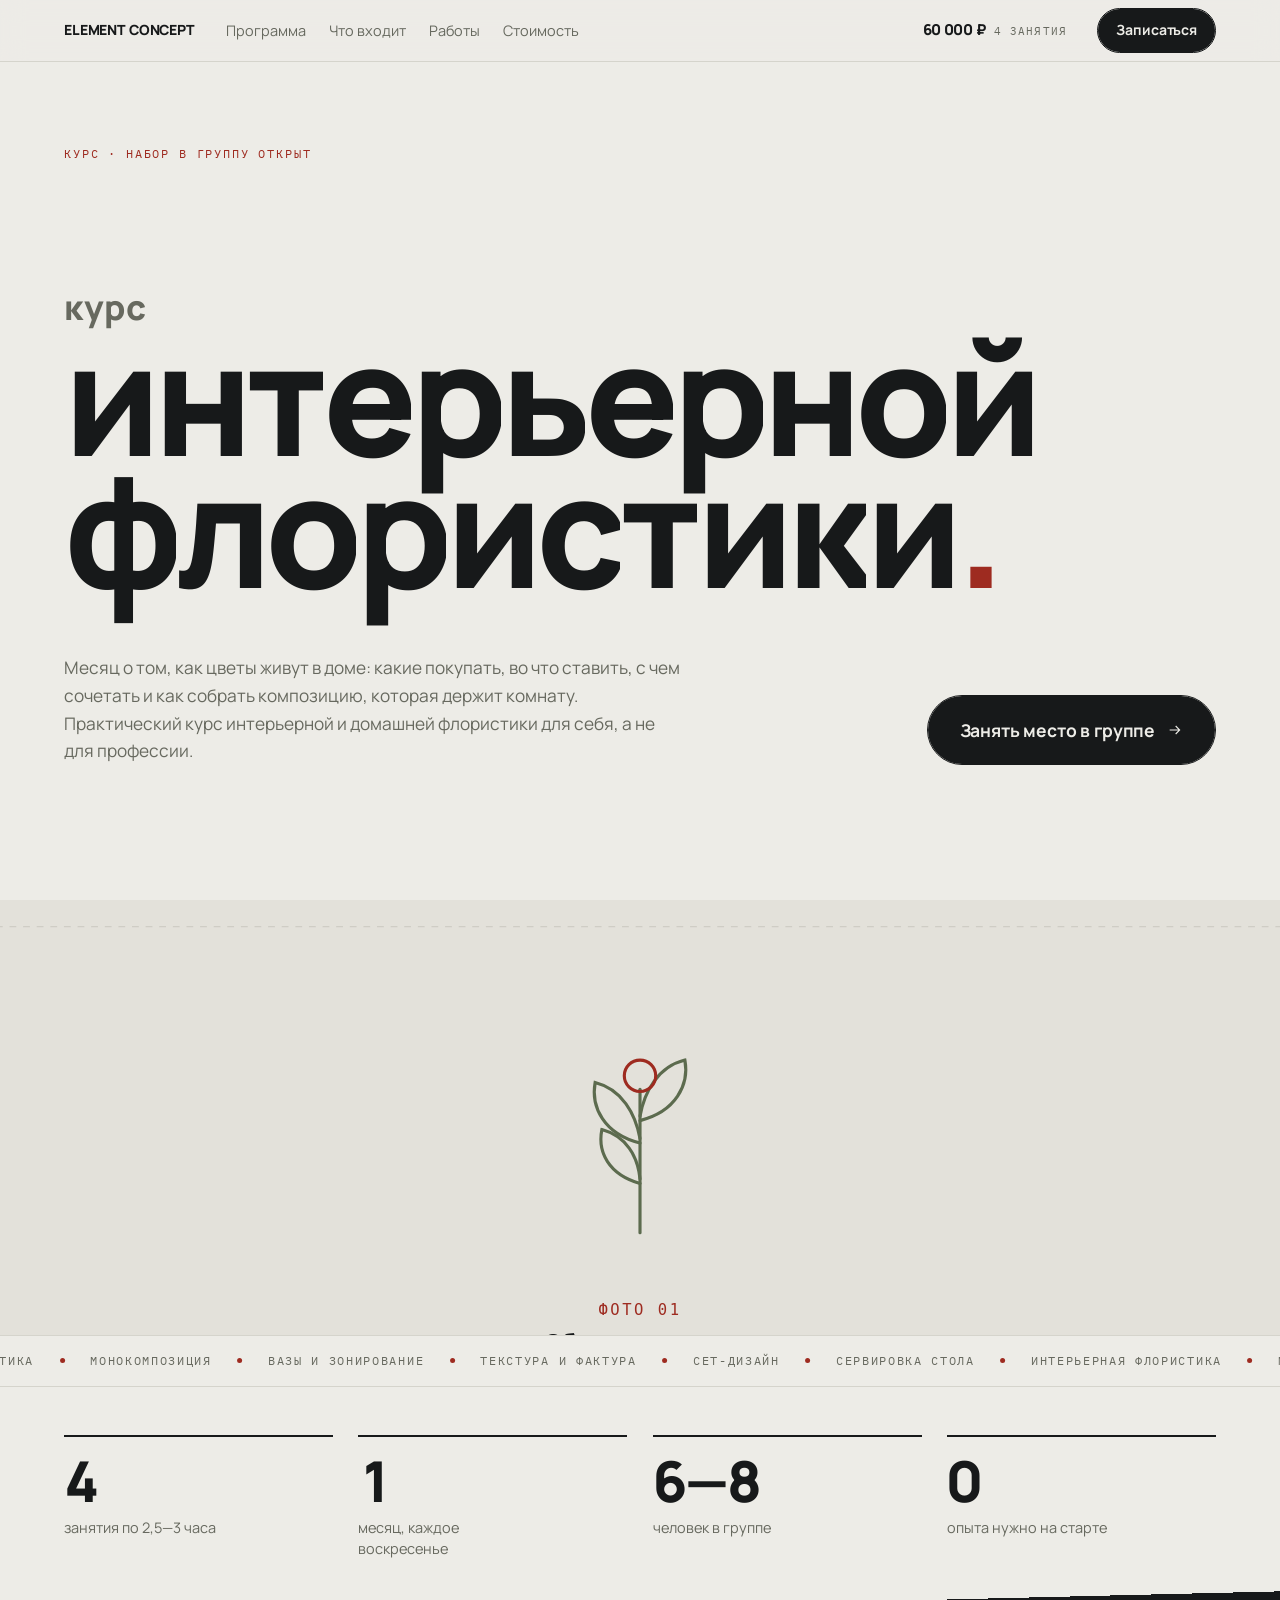
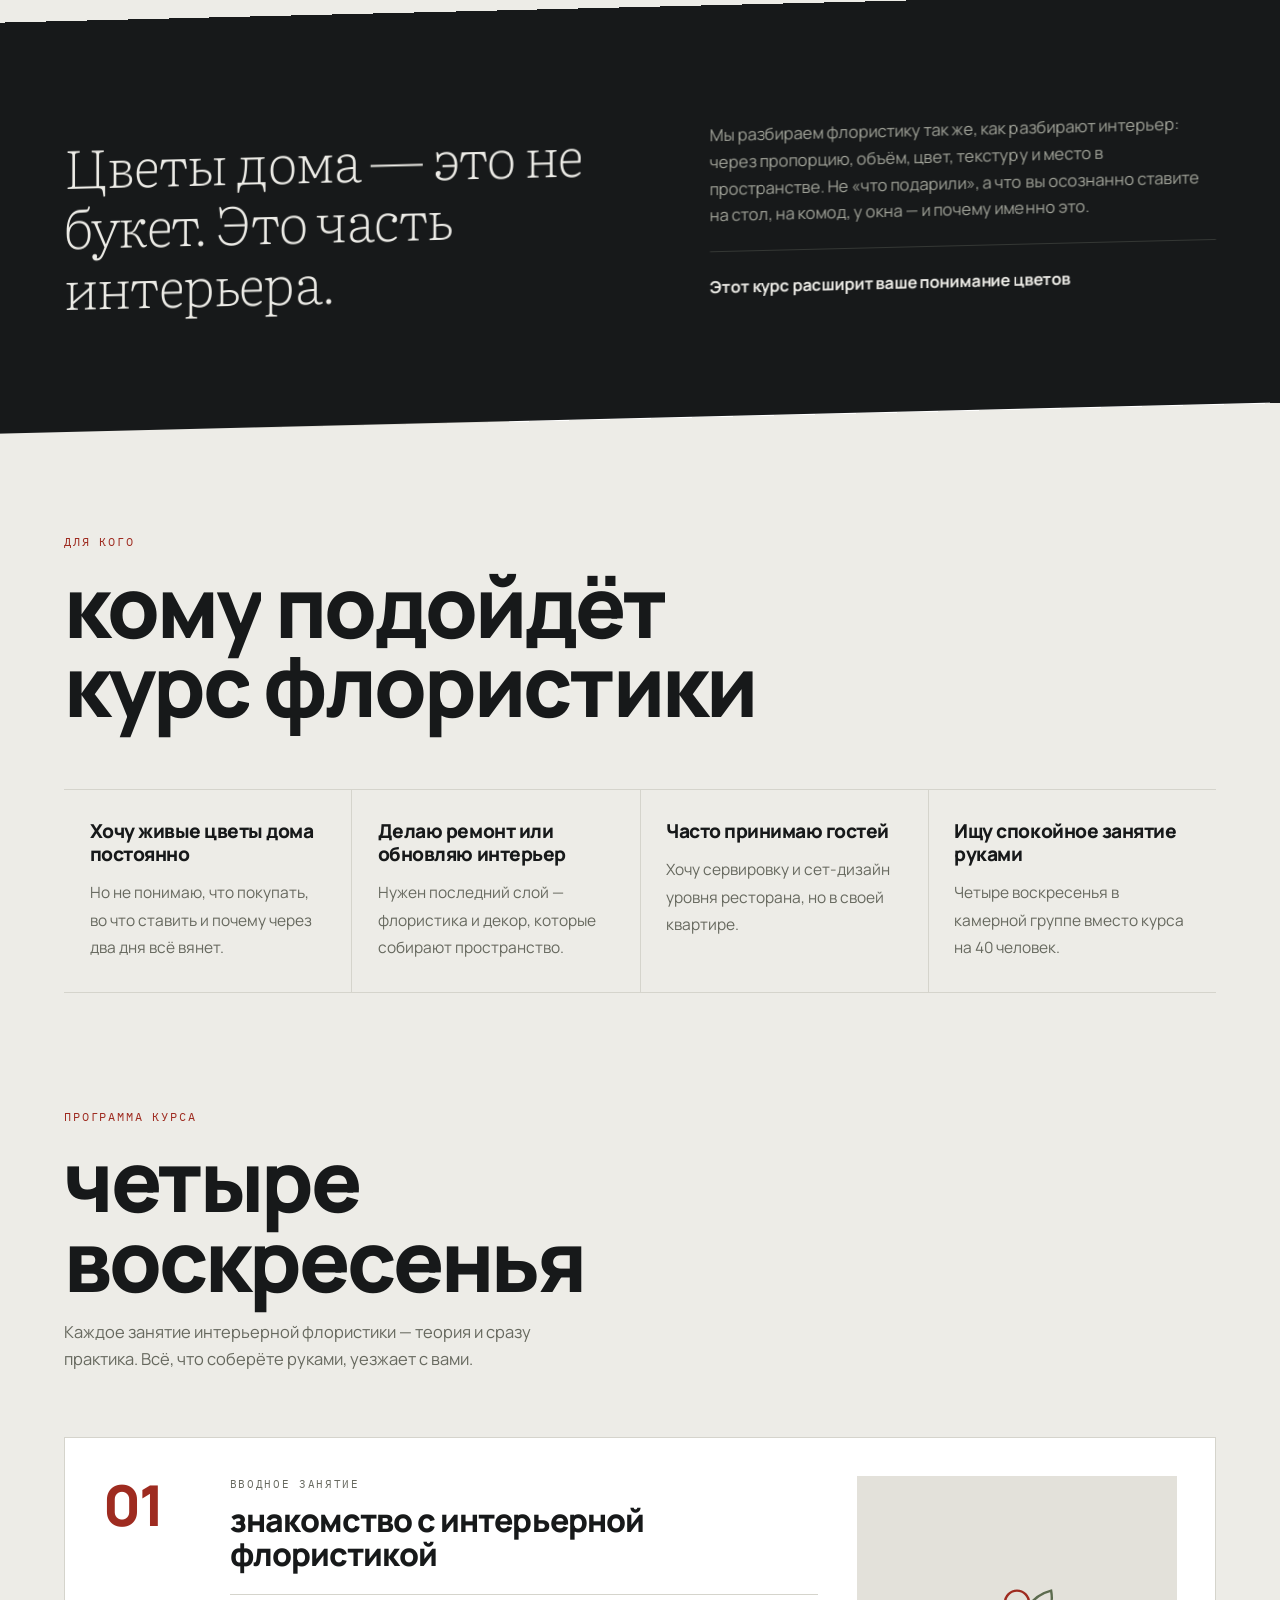
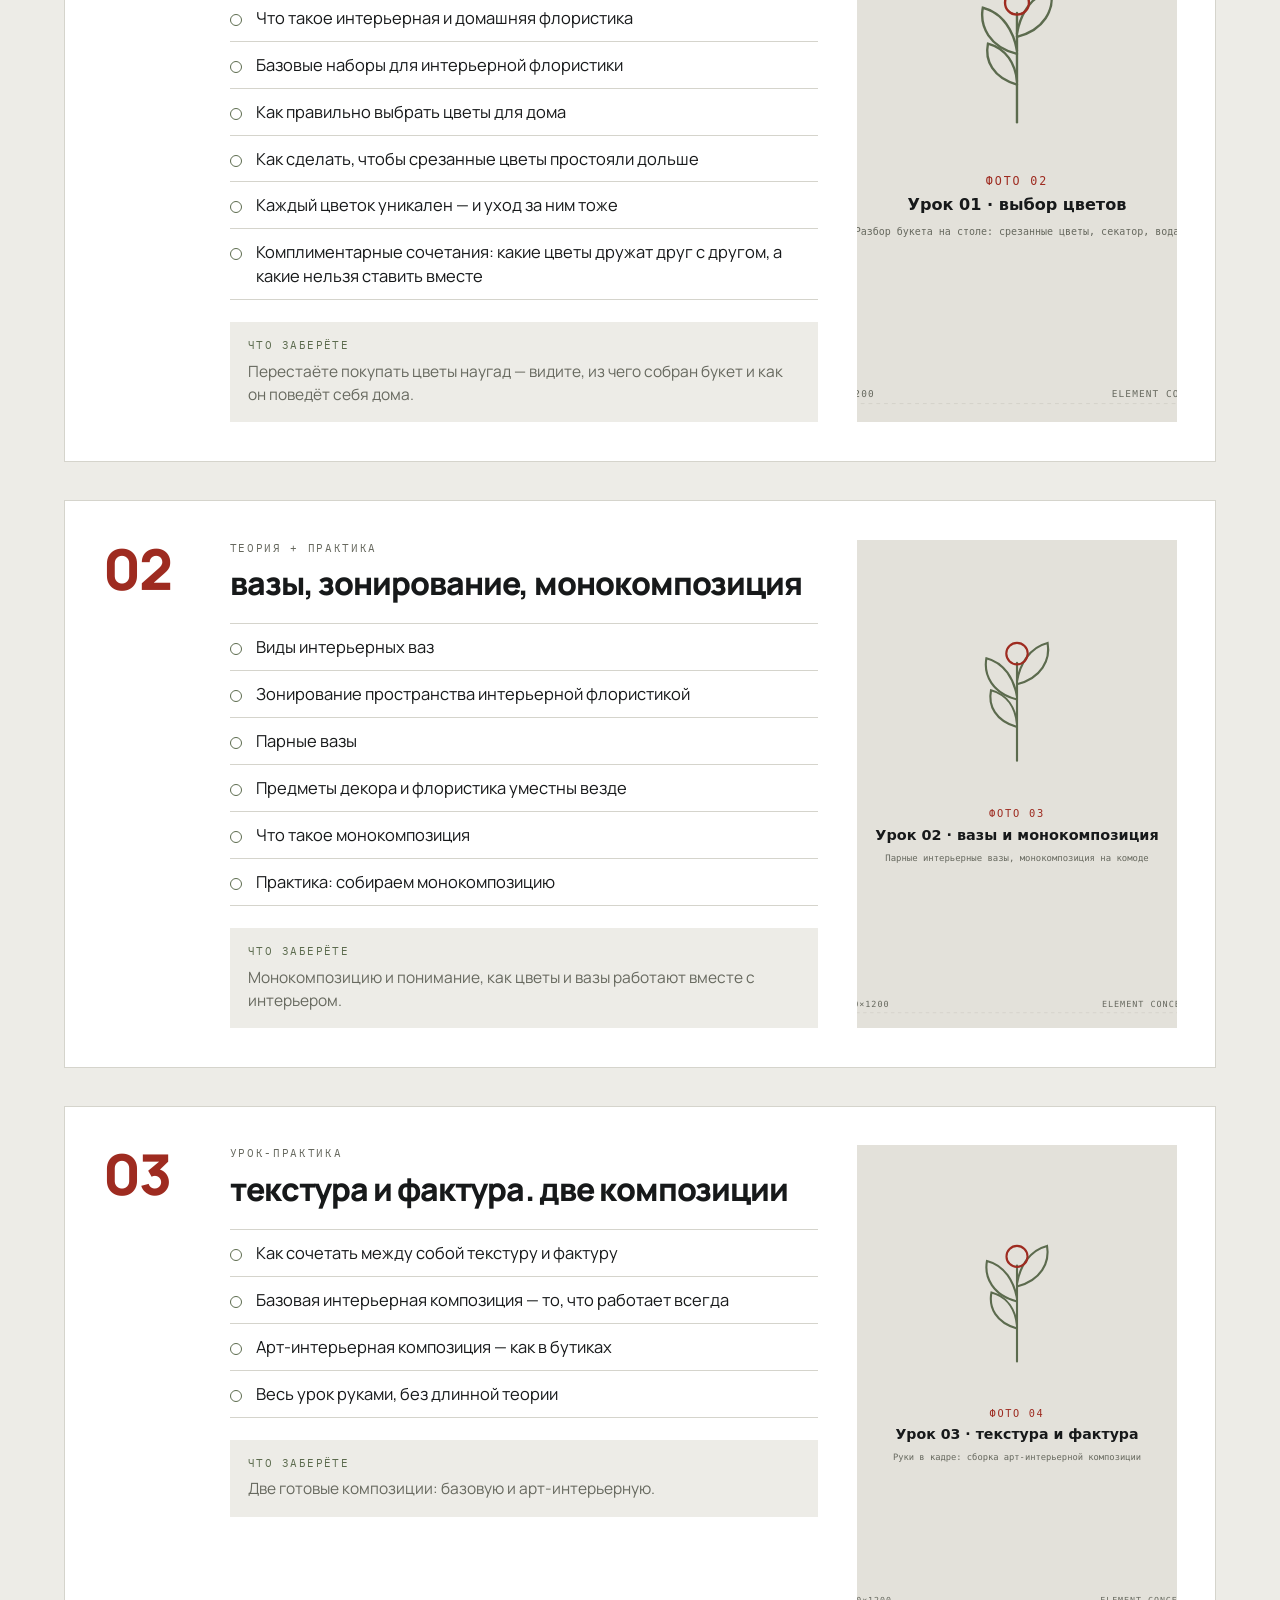
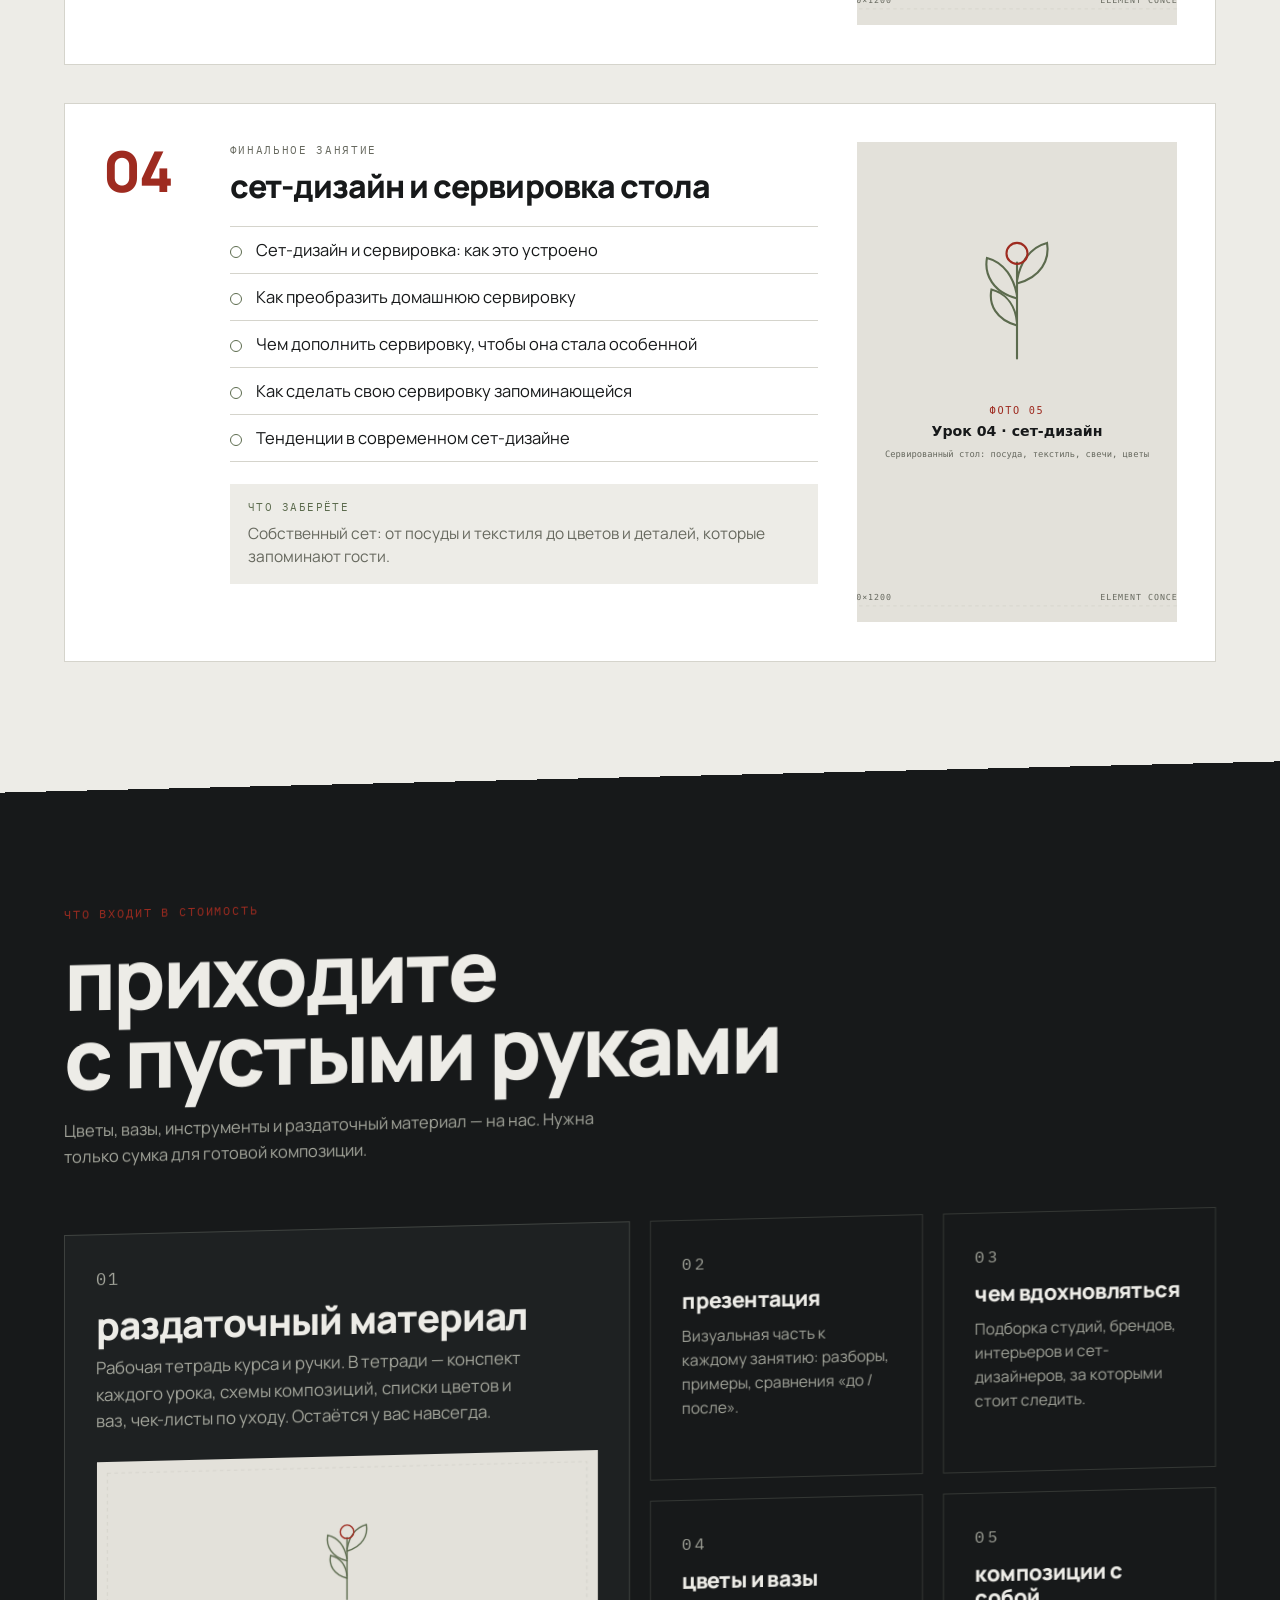
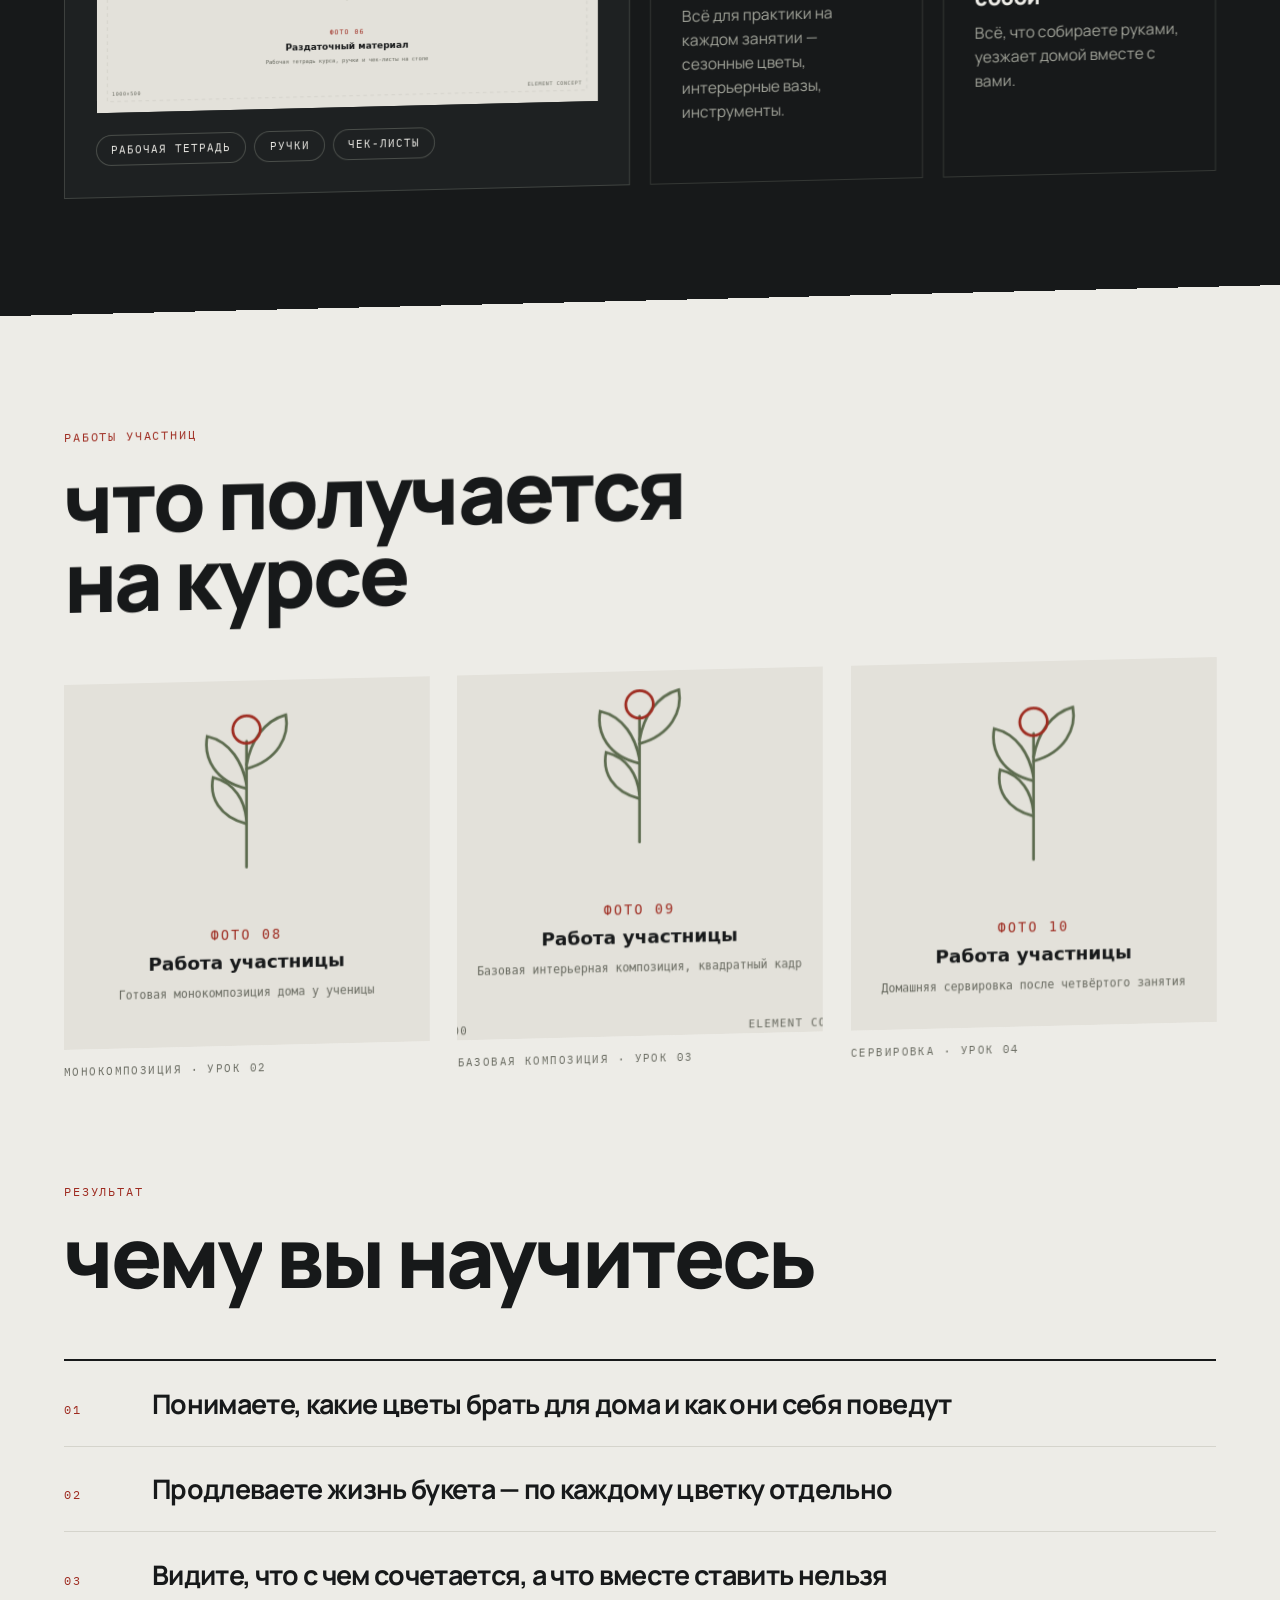
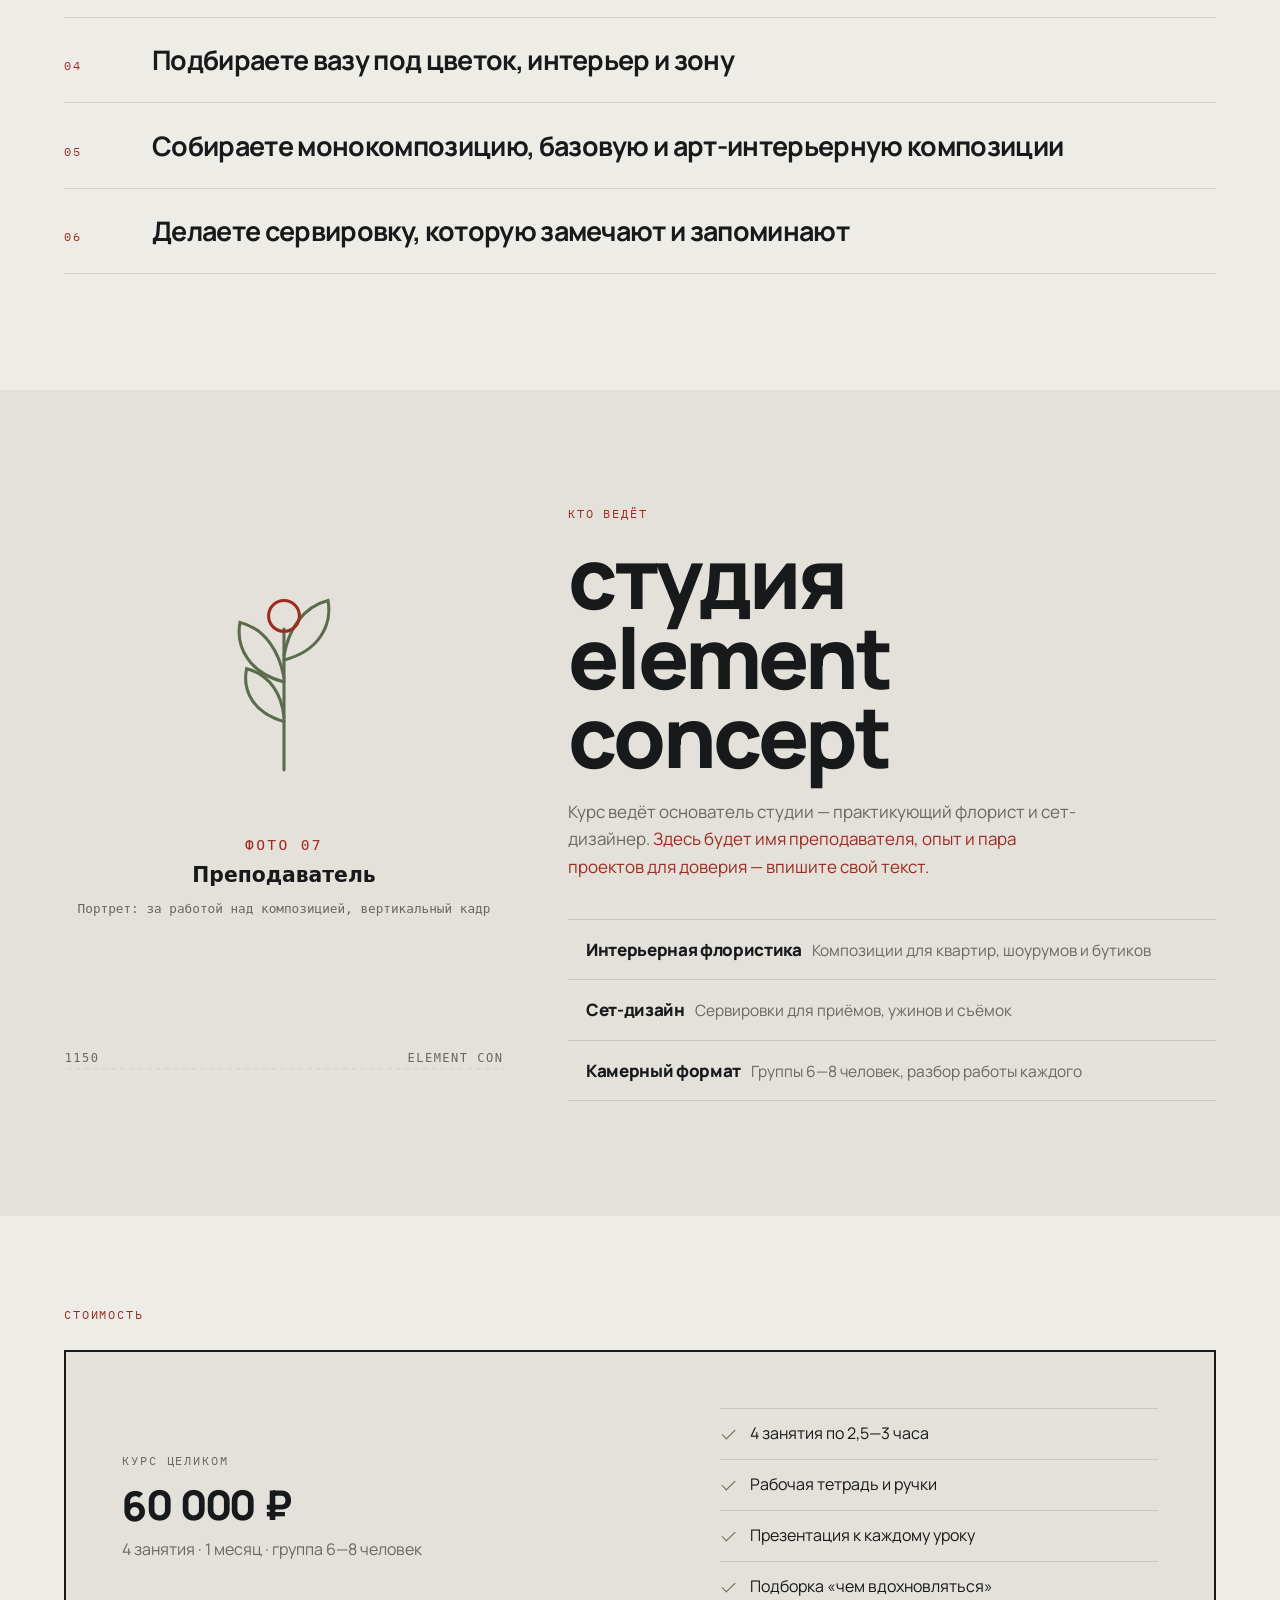
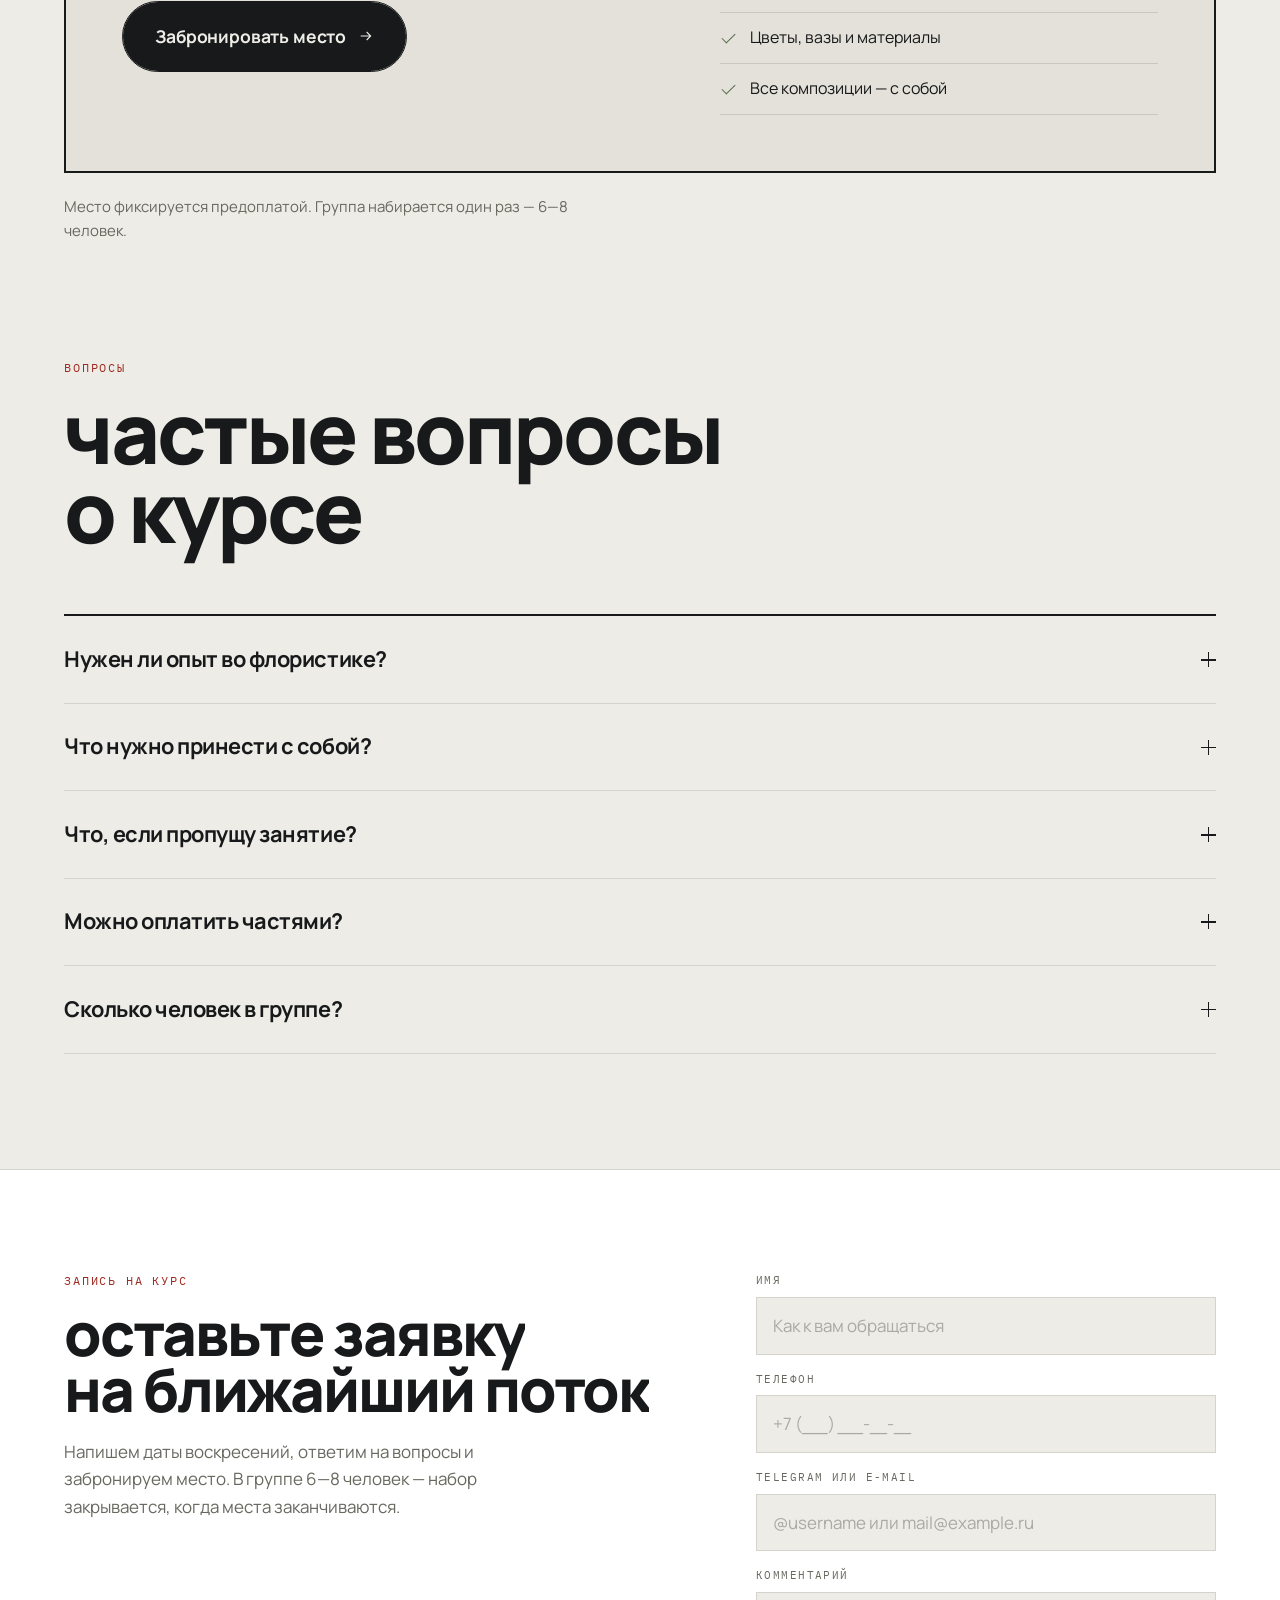
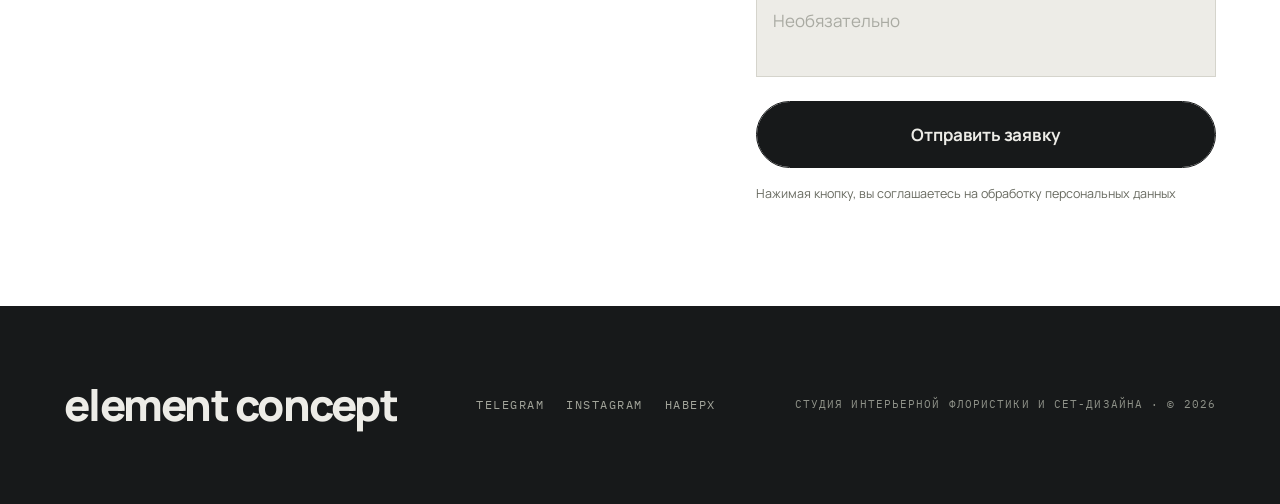
==== commit d68abe0e: "Текст обложки рисуется сразу, анимируется только заголовок Speed Index на живом хостинге упирался в " ====
--- a/index.html
+++ b/index.html
@@ -131,13 +131,13 @@
 <!-- ─── 1. Обложка ────────────────────────────────────── -->
 <section class="cover" id="top" aria-label="Курс интерьерной флористики">
   <div class="wrap cover__top">
-    <p class="tag rv">Курс · Набор в группу открыт</p>
+    <p class="tag">Курс · Набор в группу открыт</p>
 
     <h1 class="cover__h" data-split="chars">
       <span class="cover__h-sm" data-block>курс</span>интерьерной<br>флористики<span class="dot">.</span>
     </h1>
 
-    <div class="cover__row rv" style="--i:2">
+    <div class="cover__row">
       <p class="cover__lead">
         Месяц о том, как цветы живут в доме: какие покупать, во что ставить,
         с чем сочетать и как собрать композицию, которая держит комнату.
--- a/css/style.css
+++ b/css/style.css
@@ -101,6 +101,10 @@
 .w>i{display:inline-block;font-style:normal;transform:translateY(115%);
   transition:transform .66s var(--ease-mask);transition-delay:var(--wd)}
 [data-split].is-in .w>i{transform:none}
+/* Первый экран выезжает заметно быстрее остальных: пока он доигрывает,
+   вьюпорт считается незаполненным, и это прямо бьёт по Speed Index. */
+.cover [data-split] .w>i{transition-duration:.34s}
+.cover .rv{transition-duration:.4s}
 html.js [data-split]:not(.is-split){visibility:hidden}
 
 /* Лёгкий наклон по инерции прокрутки — значение пишет скрипт. */
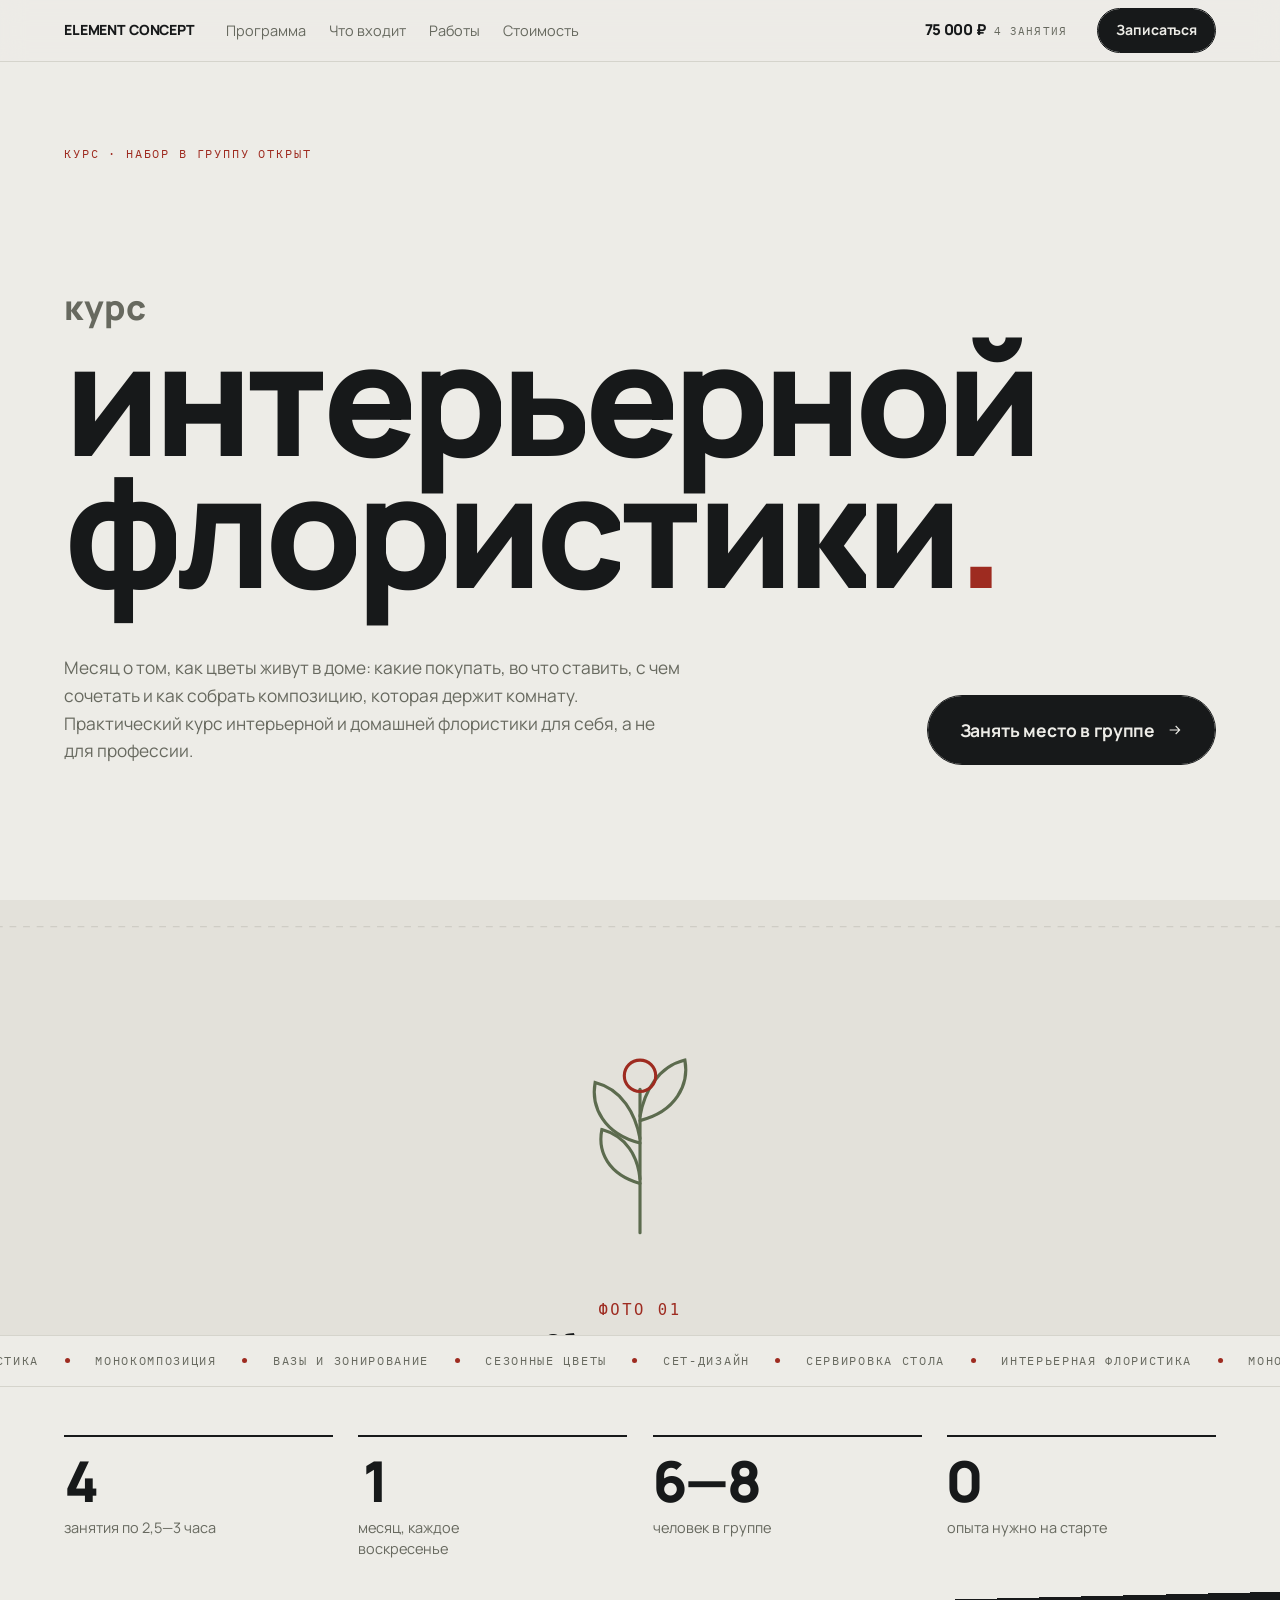
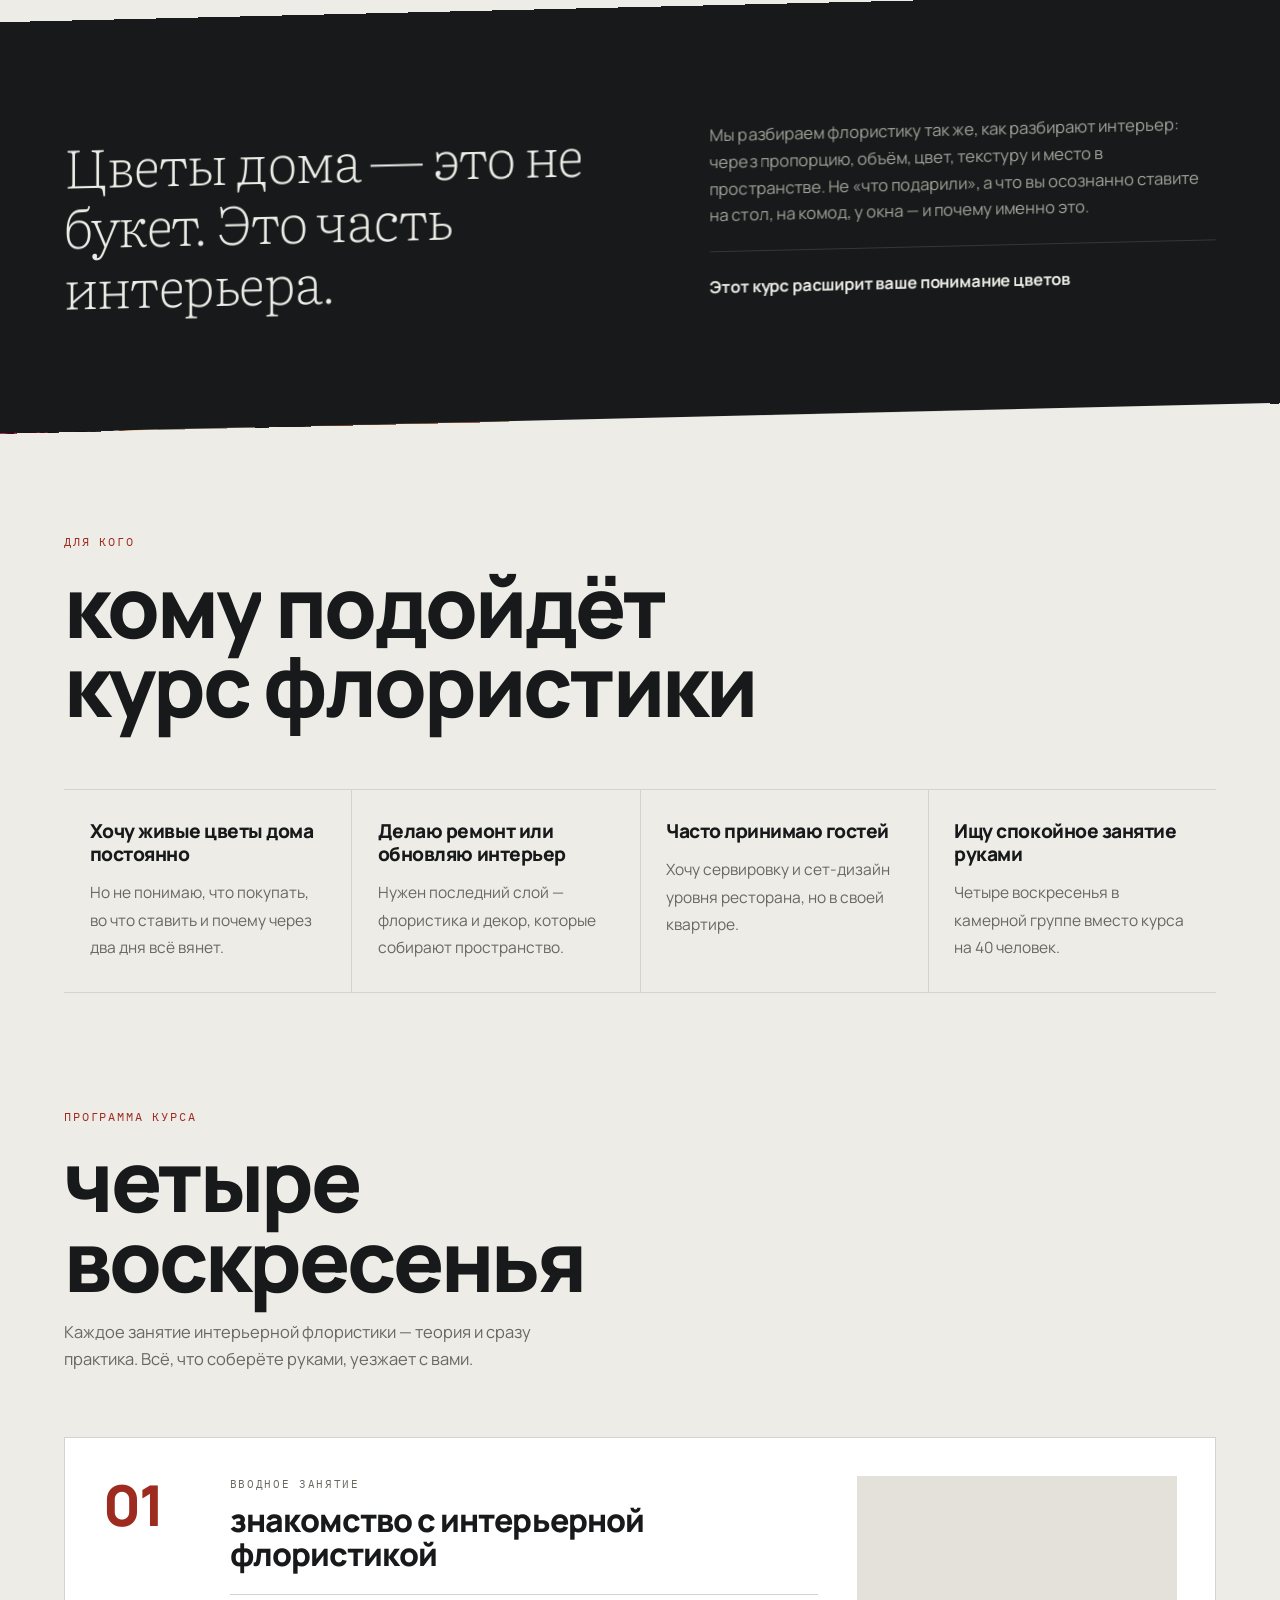
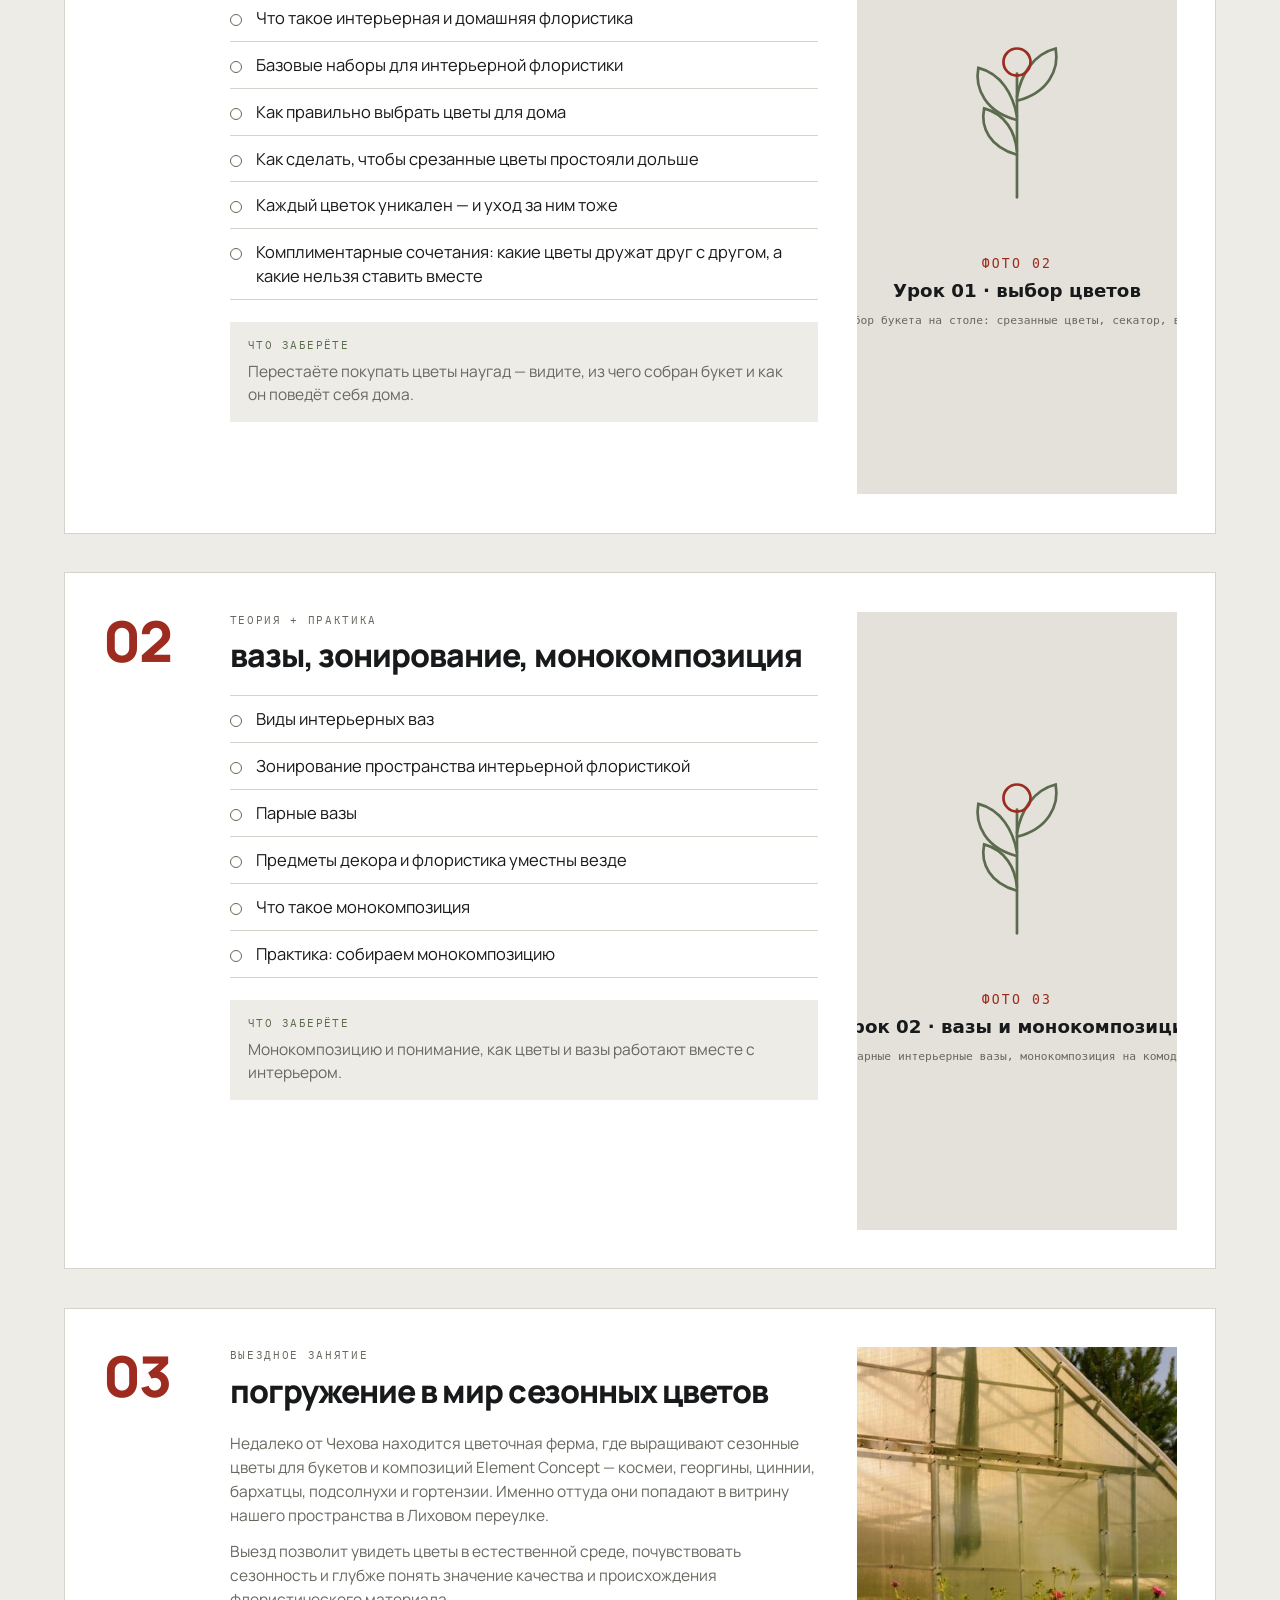
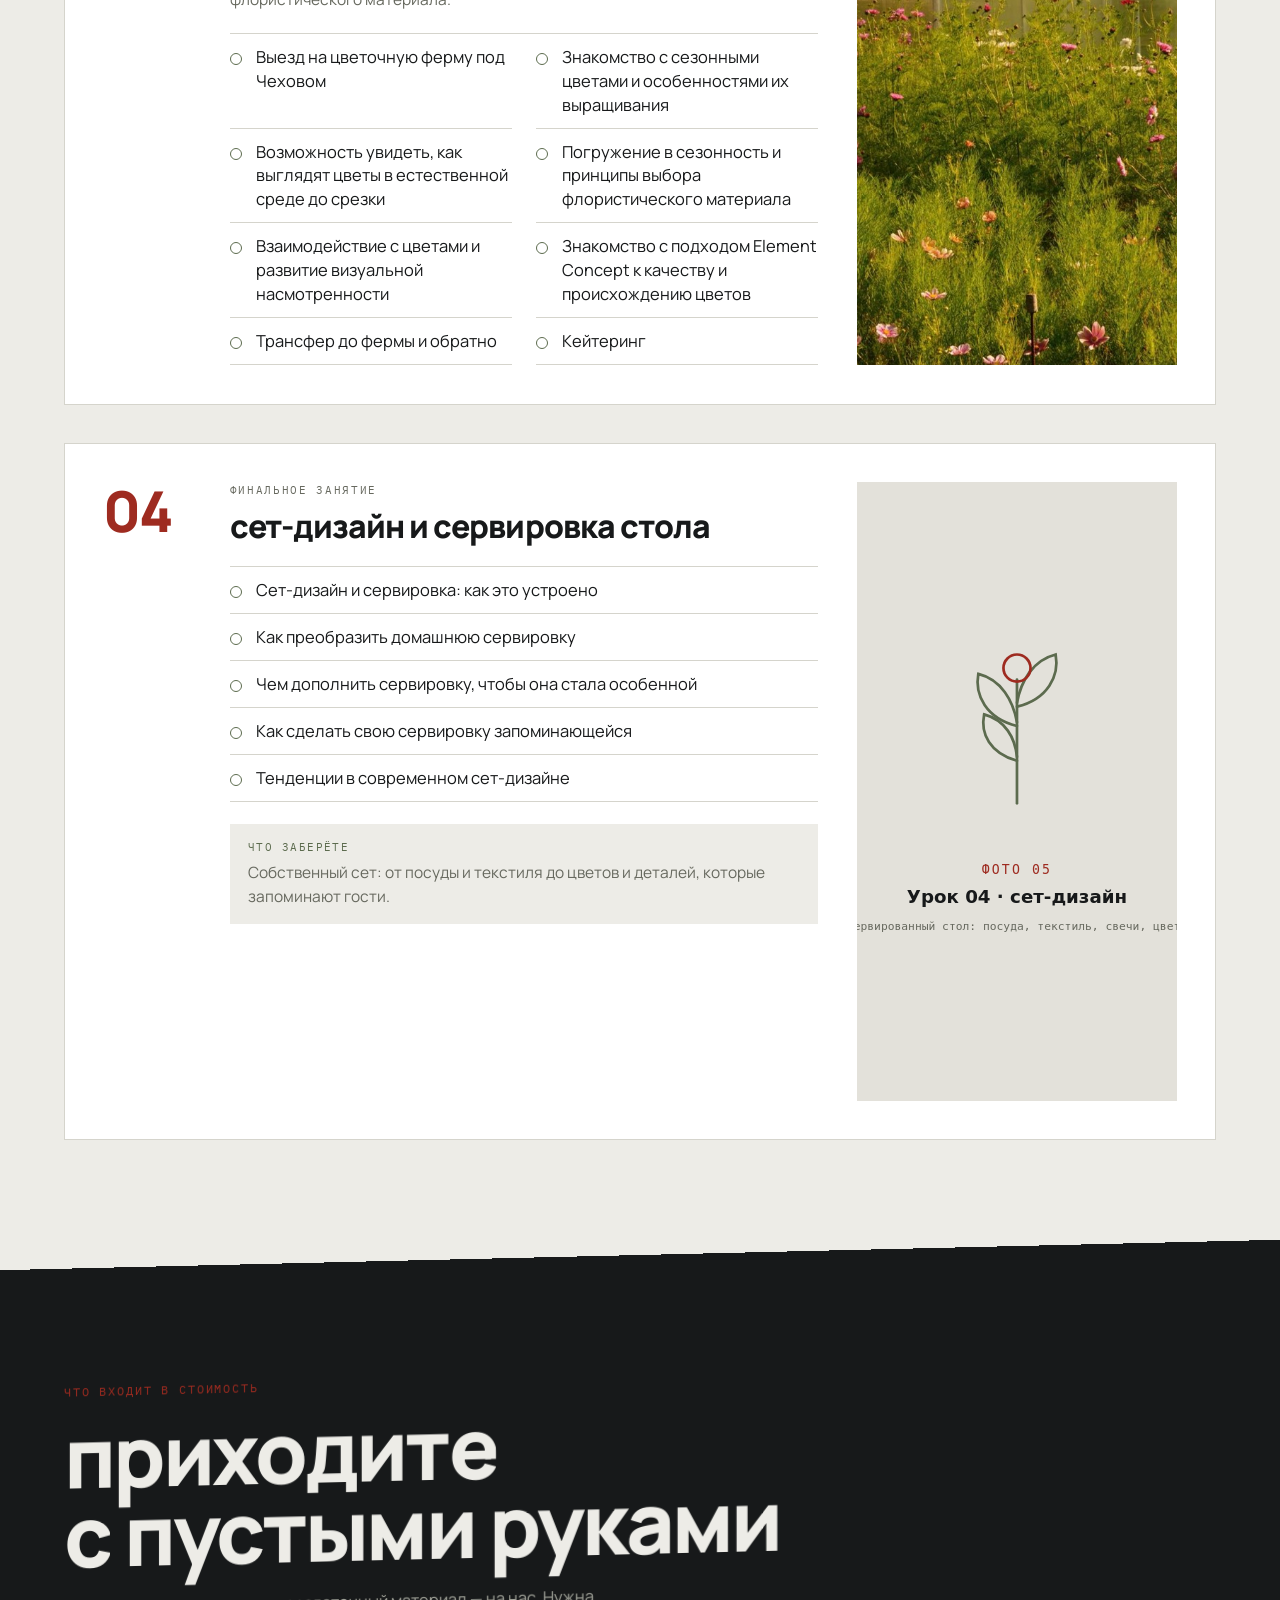
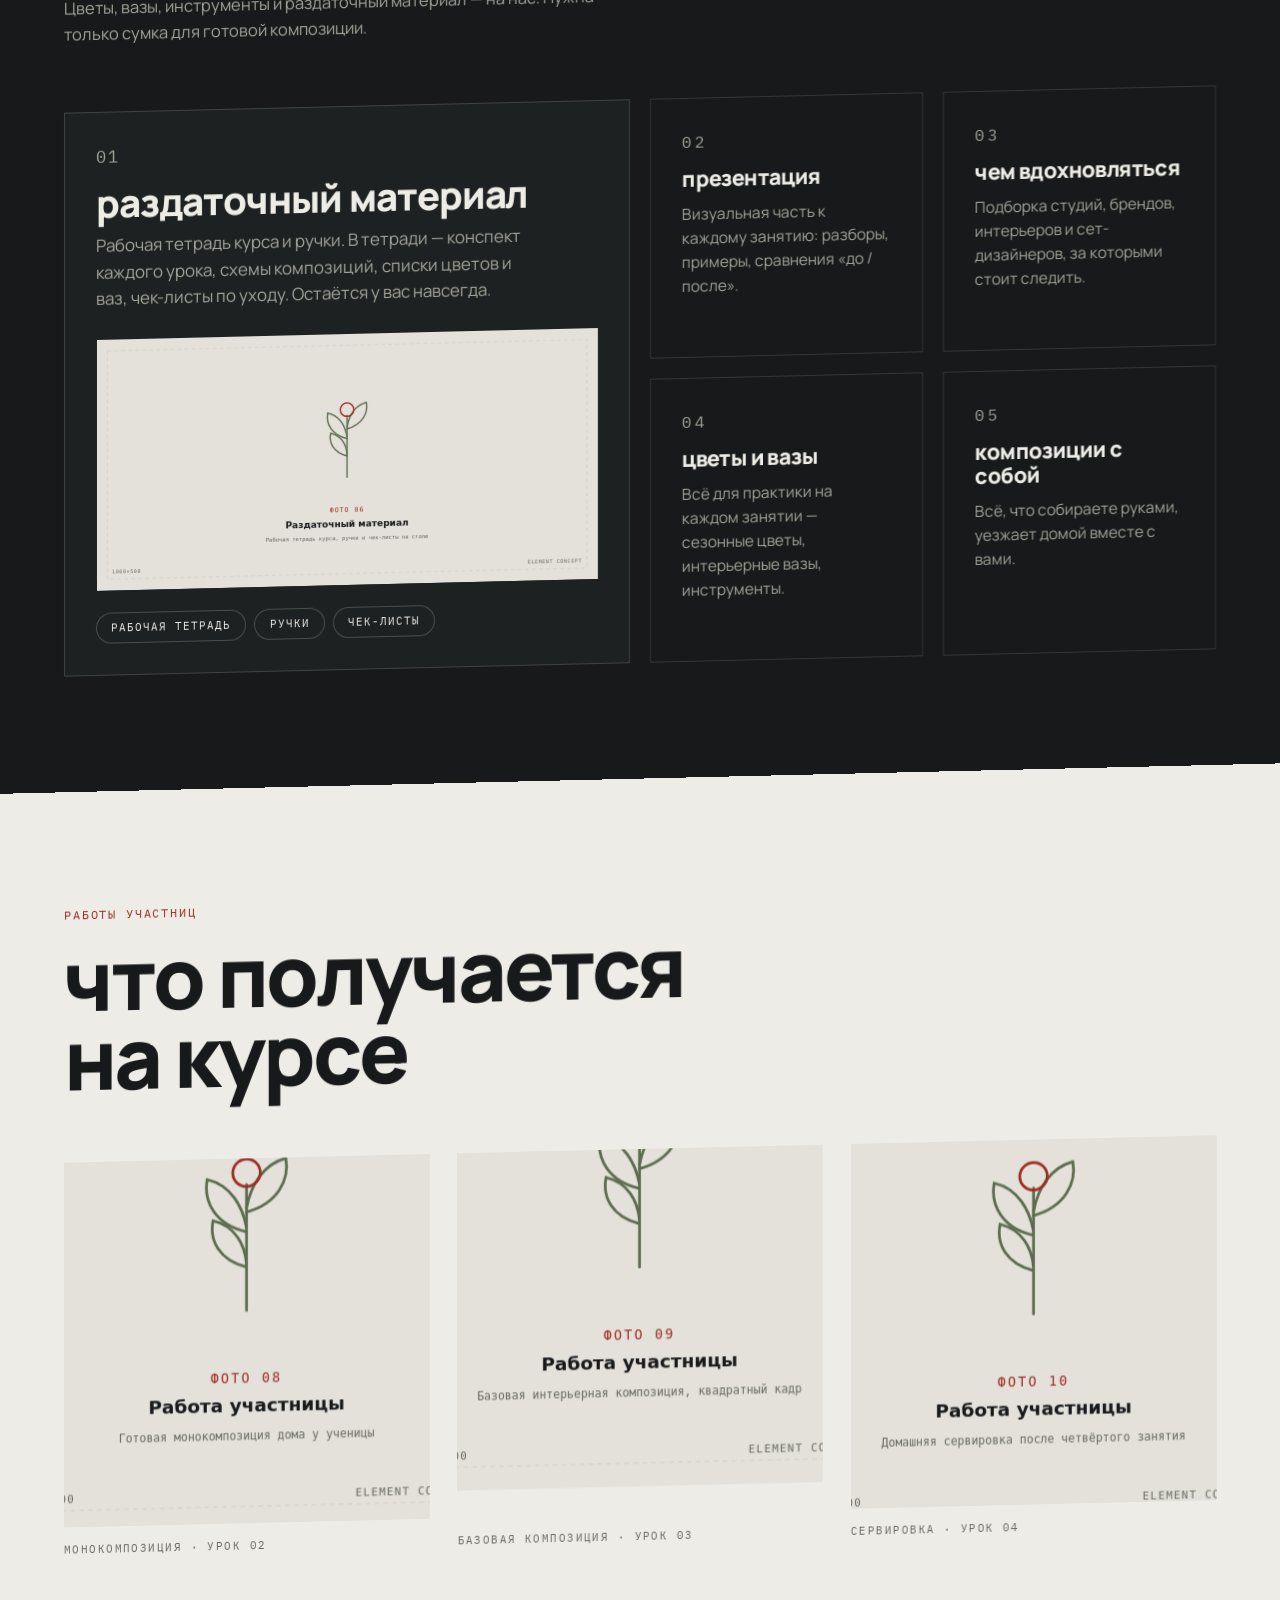
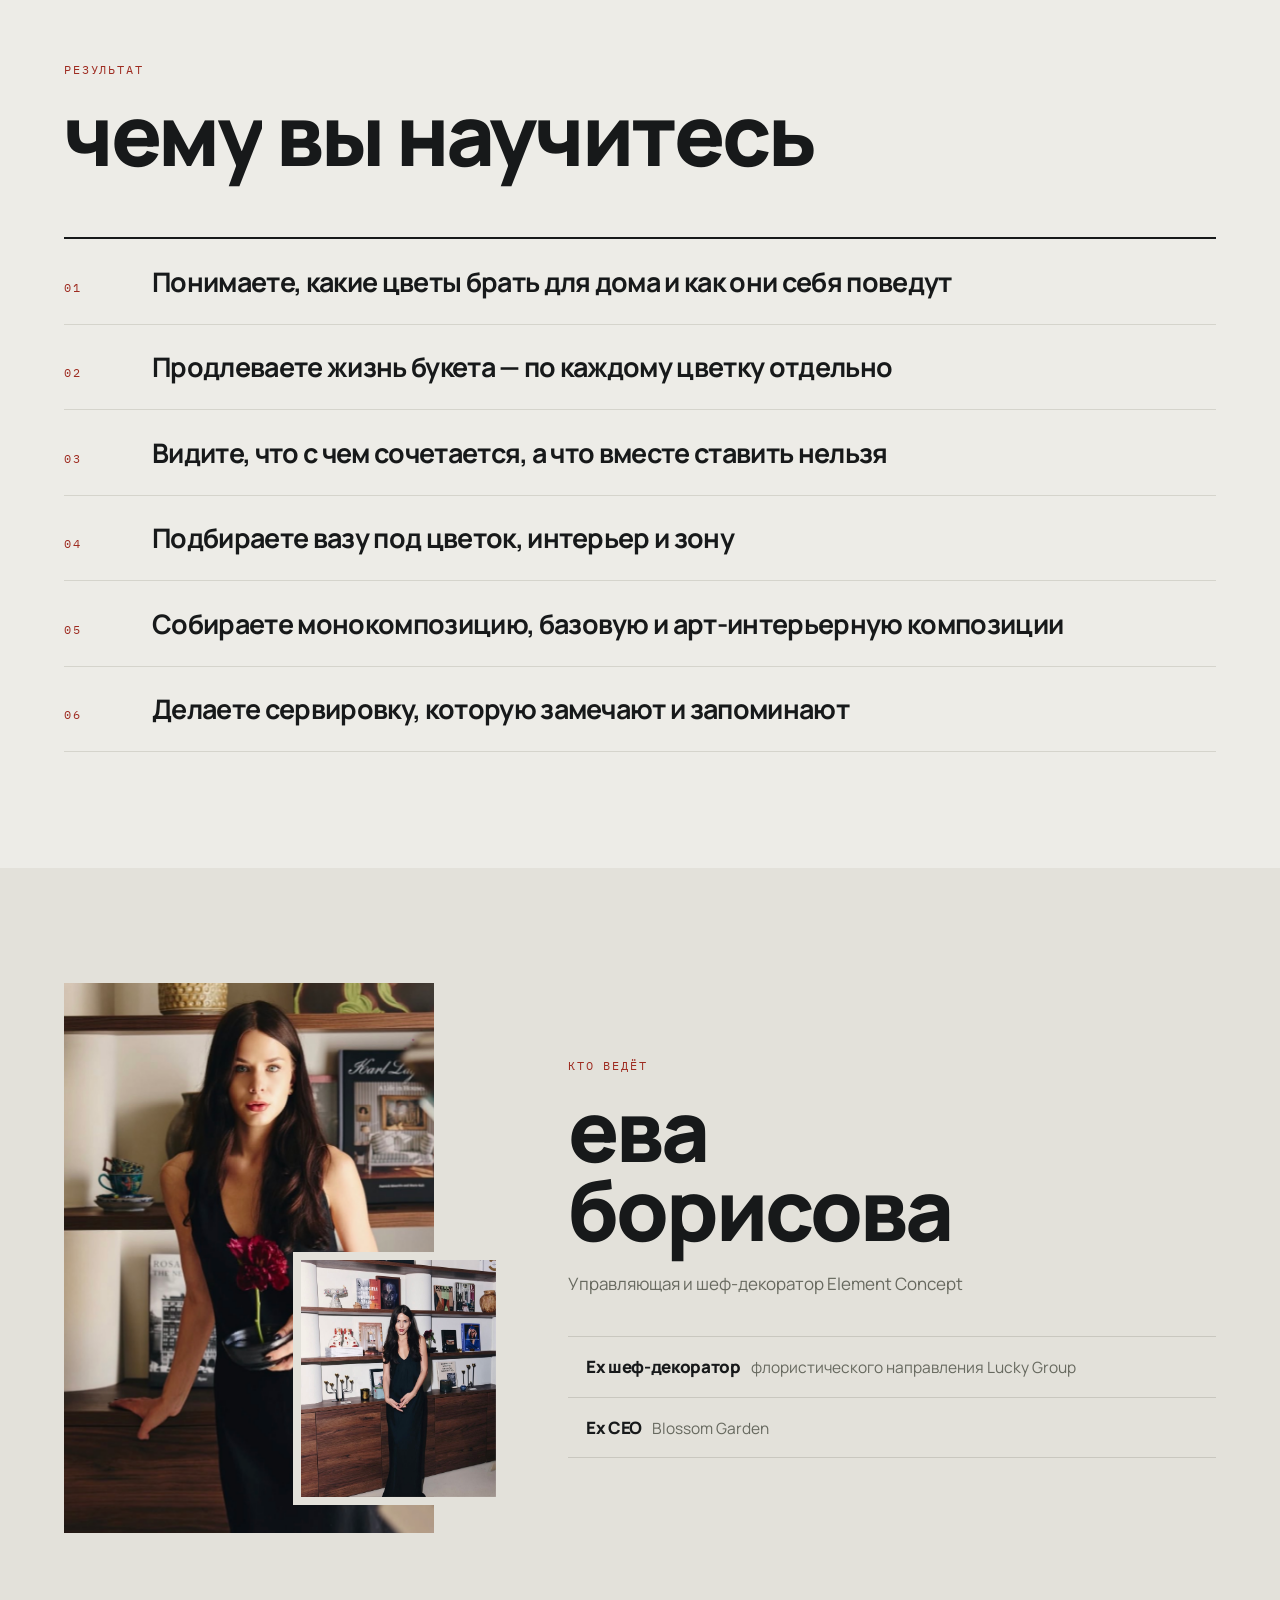
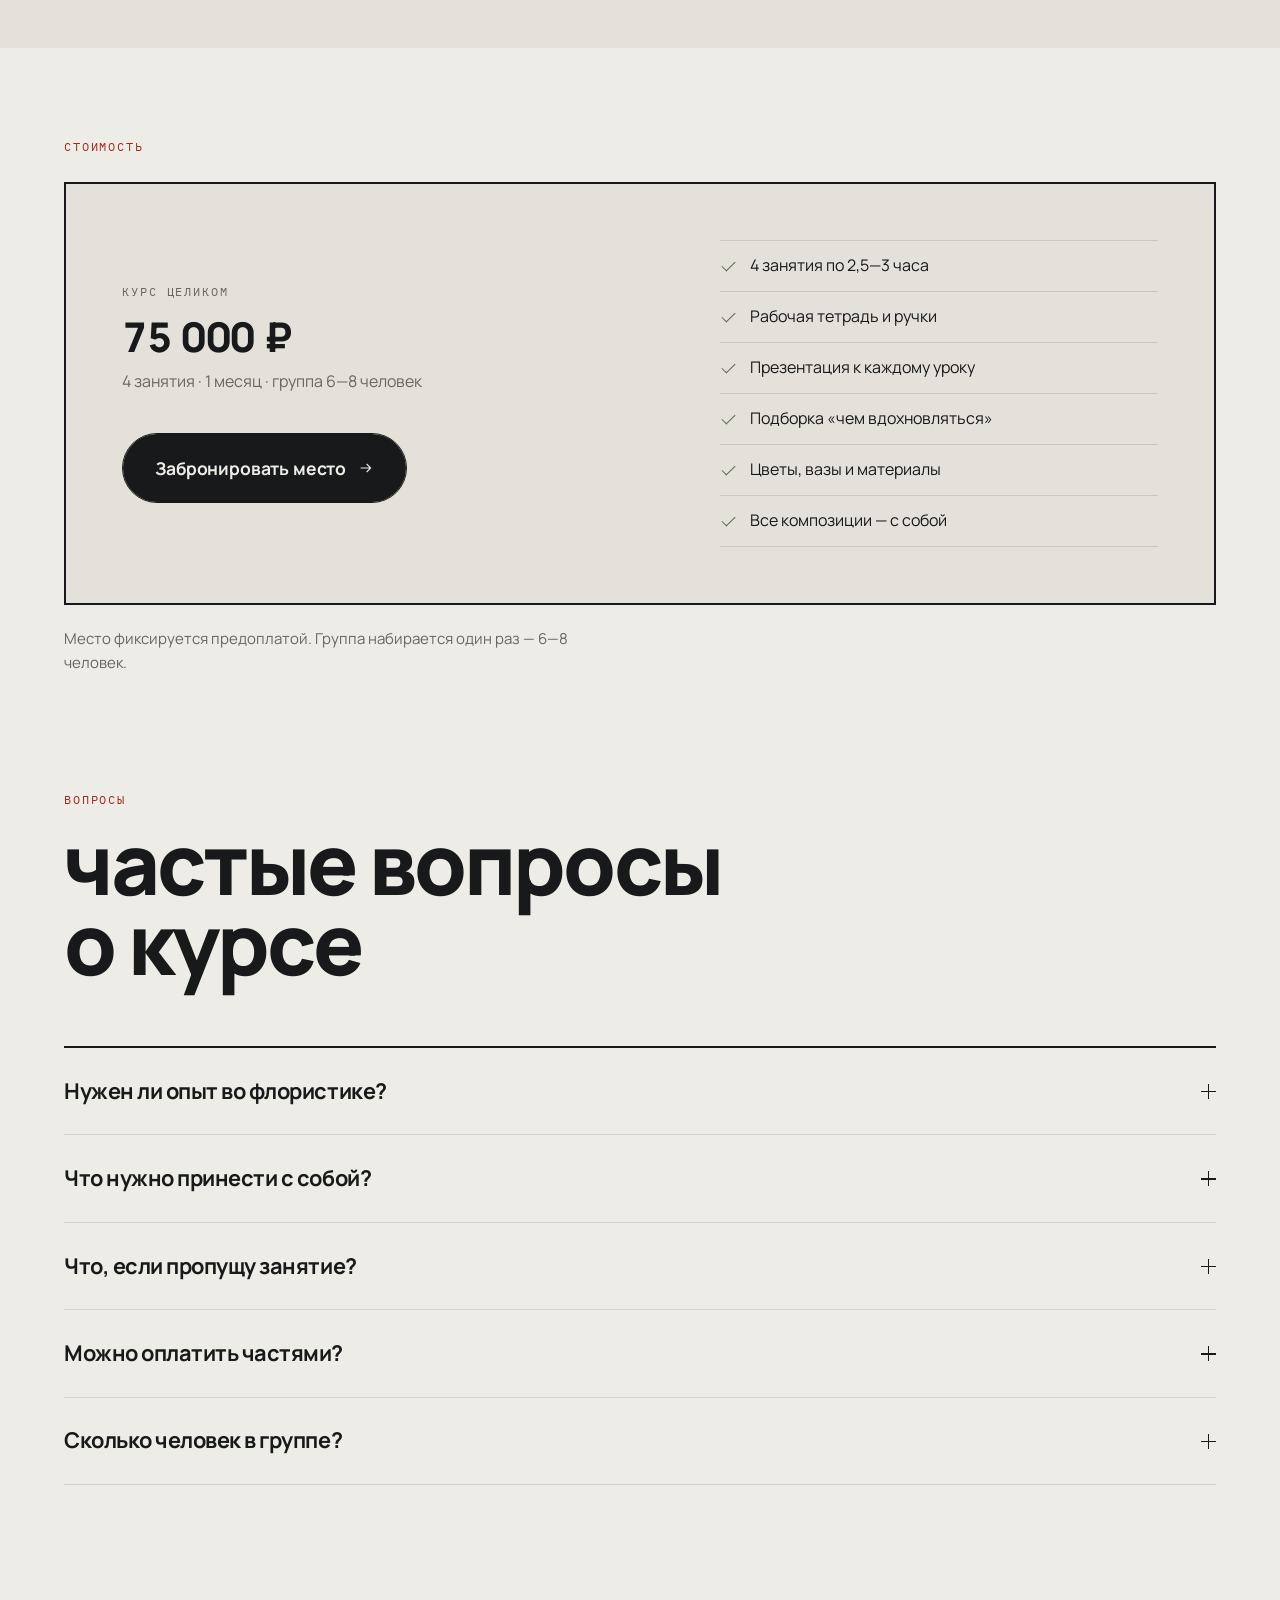
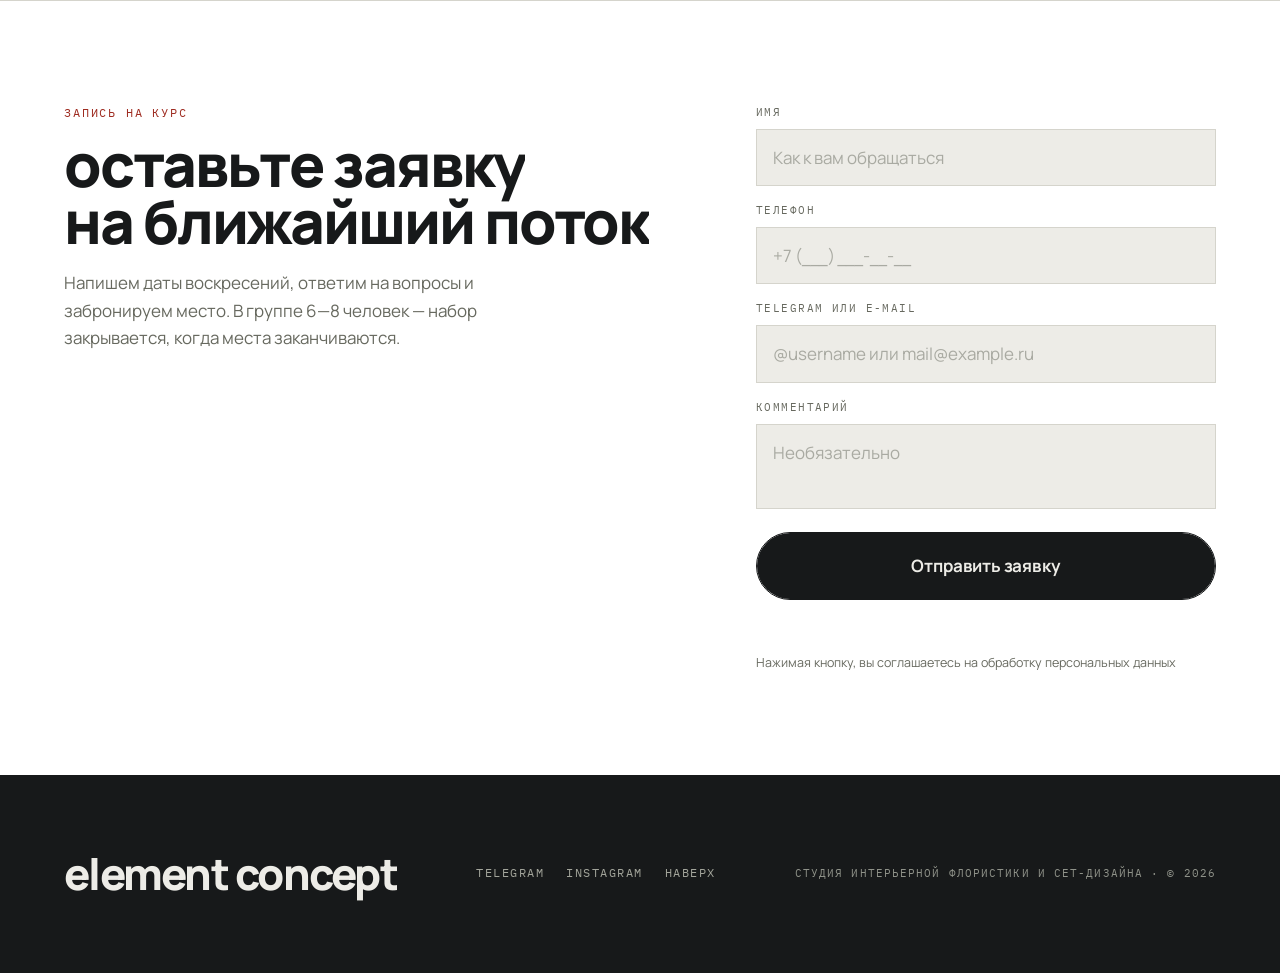
==== commit edde5c12: "Update course landing content and lead form" ====
--- a/index.html
+++ b/index.html
@@ -5,7 +5,7 @@
 <meta name="viewport" content="width=device-width,initial-scale=1">
 
 <title>Курс интерьерной флористики — 4 занятия, группа 6—8 человек | Element Concept</title>
-<meta name="description" content="Курс интерьерной флористики Element Concept: 4 занятия по 2,5—3 часа за месяц, по воскресеньям, в группе 6—8 человек. Учим выбирать цветы для дома, подбирать вазы, собирать монокомпозиции и делать сервировку стола. Стоимость — 60 000 ₽, материалы и рабочая тетрадь включены.">
+<meta name="description" content="Курс интерьерной флористики Element Concept: 4 занятия по 2,5—3 часа за месяц, по воскресеньям, в группе 6—8 человек. Учим выбирать цветы для дома, подбирать вазы, знакомимся с сезонными цветами на ферме и делаем сервировку стола. Стоимость — 75 000 ₽.">
 <meta name="robots" content="index,follow,max-image-preview:large">
 <meta name="author" content="Element Concept">
 <link rel="canonical" href="https://aidamirrrrrr.github.io/element-concept-course-landing/">
@@ -14,7 +14,7 @@
 <meta property="og:locale" content="ru_RU">
 <meta property="og:site_name" content="Element Concept">
 <meta property="og:title" content="Курс интерьерной флористики — Element Concept">
-<meta property="og:description" content="4 занятия по воскресеньям, группа 6—8 человек, 60 000 ₽. Цветы для дома, вазы, монокомпозиция, сет-дизайн и сервировка.">
+<meta property="og:description" content="4 занятия по воскресеньям, группа 6—8 человек, 75 000 ₽. Цветы для дома, вазы, сезонная цветочная ферма, сет-дизайн и сервировка.">
 <meta property="og:url" content="https://aidamirrrrrr.github.io/element-concept-course-landing/">
 <meta property="og:image" content="https://aidamirrrrrr.github.io/element-concept-course-landing/img/ph/cover-strip.svg">
 <meta name="twitter:card" content="summary_large_image">
@@ -44,7 +44,7 @@
     {
       "@type": "Course",
       "name": "Курс интерьерной флористики",
-      "description": "Курс из четырёх занятий об интерьерной и домашней флористике: выбор и уход за срезанными цветами, интерьерные вазы и зонирование, монокомпозиция, работа с текстурой и фактурой, сет-дизайн и сервировка стола.",
+      "description": "Курс из четырёх занятий об интерьерной и домашней флористике: выбор и уход за срезанными цветами, интерьерные вазы и зонирование, монокомпозиция, знакомство с сезонными цветами на ферме, сет-дизайн и сервировка стола.",
       "inLanguage": "ru",
       "provider": { "@id": "https://aidamirrrrrr.github.io/element-concept-course-landing/#org" },
       "educationalLevel": "Начальный, без подготовки",
@@ -53,7 +53,7 @@
         "Уход за срезанными цветами",
         "Подбор интерьерных ваз",
         "Монокомпозиция",
-        "Работа с текстурой и фактурой",
+        "Сезонные цветы и выбор флористического материала",
         "Сет-дизайн и сервировка стола"
       ],
       "hasCourseInstance": {
@@ -71,7 +71,7 @@
       },
       "offers": {
         "@type": "Offer",
-        "price": "60000",
+        "price": "75000",
         "priceCurrency": "RUB",
         "category": "Полный курс, 4 занятия",
         "availability": "https://schema.org/LimitedAvailability"
@@ -112,7 +112,7 @@
       <a href="#works">Работы</a>
       <a href="#price">Стоимость</a>
     </nav>
-    <p class="bar__price"><b>60 000 ₽</b><span>4 занятия</span></p>
+    <p class="bar__price"><b>75 000 ₽</b><span>4 занятия</span></p>
     <a class="btn btn--s" href="#form" data-mag>Записаться</a>
     <button class="burger" type="button" aria-expanded="false" aria-controls="menu" aria-label="Открыть меню"><i></i><i></i></button>
   </div>
@@ -157,7 +157,7 @@
   <div class="mq" aria-hidden="true">
     <div class="mq__row">
       <span>интерьерная флористика</span><i></i><span>монокомпозиция</span><i></i>
-      <span>вазы и зонирование</span><i></i><span>текстура и фактура</span><i></i>
+      <span>вазы и зонирование</span><i></i><span>сезонные цветы</span><i></i>
       <span>сет-дизайн</span><i></i><span>сервировка стола</span><i></i>
     </div>
   </div>
@@ -257,18 +257,25 @@
       <li class="wk rv" style="--n:2">
         <div class="wk__rail" data-par-y="-44"><span class="wk__no">03</span></div>
         <div class="wk__card">
-          <p class="wk__kicker">Урок-практика</p>
-          <h3 class="wk__t">текстура и фактура. две композиции</h3>
-          <ul class="wk__list" role="list">
-            <li>Как сочетать между собой текстуру и фактуру</li>
-            <li>Базовая интерьерная композиция — то, что работает всегда</li>
-            <li>Арт-интерьерная композиция — как в бутиках</li>
-            <li>Весь урок руками, без длинной теории</li>
+          <p class="wk__kicker">Выездное занятие</p>
+          <h3 class="wk__t">погружение в мир сезонных цветов</h3>
+          <div class="wk__desc">
+            <p>Недалеко от Чехова находится цветочная ферма, где выращивают сезонные цветы для букетов и композиций Element Concept — космеи, георгины, циннии, бархатцы, подсолнухи и гортензии. Именно оттуда они попадают в витрину нашего пространства в Лиховом переулке.</p>
+            <p>Выезд позволит увидеть цветы в естественной среде, почувствовать сезонность и глубже понять значение качества и происхождения флористического материала.</p>
+          </div>
+          <ul class="wk__list wk__list--cols" role="list">
+            <li>Выезд на цветочную ферму под Чеховом</li>
+            <li>Знакомство с сезонными цветами и особенностями их выращивания</li>
+            <li>Возможность увидеть, как выглядят цветы в естественной среде до срезки</li>
+            <li>Погружение в сезонность и принципы выбора флористического материала</li>
+            <li>Взаимодействие с цветами и развитие визуальной насмотренности</li>
+            <li>Знакомство с подходом Element Concept к качеству и происхождению цветов</li>
+            <li>Трансфер до фермы и обратно</li>
+            <li>Кейтеринг</li>
           </ul>
-          <p class="wk__out"><span>Что заберёте</span>Две готовые композиции: базовую и арт-интерьерную.</p>
         </div>
         <figure class="wk__img mask" data-par="0.22">
-          <picture><img src="img/ph/week-03.svg" alt="Урок 3: сочетание текстуры и фактуры в интерьерной композиции" width="800" height="1200" loading="lazy" decoding="async"></picture>
+          <picture><img src="img/lesson-03-flower-farm.jpg" alt="Сезонные космеи у теплицы на цветочной ферме под Чеховом" width="800" height="1066" loading="lazy" decoding="async"></picture>
         </figure>
       </li>
 
@@ -382,19 +389,16 @@
 <section class="tut" id="tutor" aria-label="Кто ведёт курс">
   <div class="wrap tut__in">
     <figure class="tut__img mask mask--side" data-par="0.3">
-      <picture><img src="img/ph/teacher.svg" alt="Преподаватель курса интерьерной флористики Element Concept" width="900" height="1150" loading="lazy" decoding="async"></picture>
+      <picture class="tut__photo tut__photo--main"><img src="img/eva-borisova-01.jpg" alt="Ева Борисова, управляющая и шеф-декоратор Element Concept" width="1206" height="1599" loading="lazy" decoding="async"></picture>
+      <picture class="tut__photo tut__photo--accent"><img src="img/eva-borisova-02.jpg" alt="Ева Борисова в пространстве Element Concept" width="1206" height="1599" loading="lazy" decoding="async"></picture>
     </figure>
     <div class="tut__txt" data-par-y="-34">
       <p class="tag rv">Кто ведёт</p>
-      <h2 class="h2" data-split>студия<br>element concept</h2>
-      <p class="rv tut__lead">
-        Курс ведёт основатель студии — практикующий флорист и сет-дизайнер.
-        <mark>Здесь будет имя преподавателя, опыт и пара проектов для доверия — впишите свой текст.</mark>
-      </p>
+      <h2 class="h2" data-split>ева<br>борисова</h2>
+      <p class="rv tut__lead">Управляющая и шеф-декоратор Element Concept</p>
       <ul class="tut__facts" role="list">
-        <li class="rv" data-tilt><b>Интерьерная флористика</b><span>Композиции для квартир, шоурумов и бутиков</span></li>
-        <li class="rv" style="--i:1" data-tilt><b>Сет-дизайн</b><span>Сервировки для приёмов, ужинов и съёмок</span></li>
-        <li class="rv" style="--i:2" data-tilt><b>Камерный формат</b><span>Группы 6—8 человек, разбор работы каждого</span></li>
+        <li class="rv" data-tilt><b>Ex шеф-декоратор</b><span>флористического направления Lucky Group</span></li>
+        <li class="rv" style="--i:1" data-tilt><b>Ex CEO</b><span>Blossom Garden</span></li>
       </ul>
     </div>
   </div>
@@ -410,7 +414,7 @@
     <div class="tick rv">
       <div class="tick__l">
         <p class="tick__kick">Курс целиком</p>
-        <p class="tick__n"><span class="reel" data-reel="60 000" data-reel-label="60 000 рублей" role="text"></span><i>₽</i></p>
+        <p class="tick__n"><span class="reel" data-reel="75 000" data-reel-label="75 000 рублей" role="text"></span><i>₽</i></p>
         <p class="tick__sub">4 занятия · 1 месяц · группа 6—8 человек</p>
         <a class="btn btn--big" href="#form" data-mag>
           Забронировать место
@@ -471,12 +475,13 @@
       <p class="form__note rv">Напишем даты воскресений, ответим на вопросы и забронируем место.
          В группе 6—8 человек — набор закрывается, когда места заканчиваются.</p>
     </div>
-    <form class="form__r rv" onsubmit="return false" novalidate>
-      <label class="fld"><span>Имя</span><input type="text" name="name" placeholder="Как к вам обращаться" autocomplete="name"></label>
-      <label class="fld"><span>Телефон</span><input type="tel" name="tel" placeholder="+7 (___) ___-__-__" autocomplete="tel" inputmode="tel" data-mask="phone" maxlength="18"></label>
-      <label class="fld"><span>Telegram или e-mail</span><input type="text" name="contact" placeholder="@username или mail@example.ru" inputmode="email"></label>
-      <label class="fld"><span>Комментарий</span><textarea name="msg" rows="2" placeholder="Необязательно"></textarea></label>
+    <form class="form__r rv" novalidate>
+      <label class="fld"><span>Имя</span><input type="text" name="name" placeholder="Как к вам обращаться" autocomplete="name" minlength="2" maxlength="80" required></label>
+      <label class="fld"><span>Телефон</span><input type="tel" name="tel" placeholder="+7 (___) ___-__-__" autocomplete="tel" inputmode="tel" data-mask="phone" maxlength="18" required></label>
+      <label class="fld"><span>Telegram или e-mail</span><input type="text" name="contact" placeholder="@username или mail@example.ru" maxlength="120"></label>
+      <label class="fld"><span>Комментарий</span><textarea name="msg" rows="2" placeholder="Необязательно" maxlength="1000"></textarea></label>
       <button class="btn btn--wide" type="submit" data-mag>Отправить заявку</button>
+      <p class="form__status" role="status" aria-live="polite"></p>
       <p class="form__pd">Нажимая кнопку, вы соглашаетесь на обработку персональных данных</p>
     </form>
   </div>
@@ -495,7 +500,7 @@
 </footer>
 
 <div class="dock" hidden>
-  <p><b>60 000 ₽</b><span>курс целиком · 4 занятия</span></p>
+  <p><b>75 000 ₽</b><span>курс целиком · 4 занятия</span></p>
   <a class="btn btn--s" href="#form">Записаться</a>
 </div>
 
--- a/css/style.css
+++ b/css/style.css
@@ -280,6 +280,8 @@
   text-transform:uppercase;color:var(--muted)}
 .wk__t{font-weight:800;font-size:clamp(22px,2.5vw,36px);line-height:1.06;
   letter-spacing:-.03em;margin:10px 0 22px}
+.wk__desc{margin-bottom:22px;color:var(--muted);font-size:15.5px;line-height:1.55}
+.wk__desc p+p{margin-top:12px}
 
 .wk__list{border-top:1px solid var(--line)}
 .wk__list li{position:relative;padding:11px 0 11px 26px;border-bottom:1px solid var(--line);
@@ -288,6 +290,9 @@
   width:10px;height:10px;border:1.5px solid var(--olive);border-radius:50%;
   transition:background .3s var(--ease)}
 .wk:hover .wk__list li::before{background:var(--olive)}
+@media (min-width:1081px){
+  .wk__list--cols{display:grid;grid-template-columns:repeat(2,minmax(0,1fr));column-gap:24px}
+}
 
 .wk__out{margin-top:22px;padding:16px 18px;background:var(--bone);
   font-size:15.5px;line-height:1.5;color:var(--muted)}
@@ -301,7 +306,8 @@
    следующая наезжает сверху. Только там, где карточка заведомо ниже экрана. */
 @media (min-width:1081px) and (min-height:820px){
   .weeks{gap:clamp(26px,3vw,44px)}
-  .wk{position:sticky;top:calc(var(--bar-h) + 20px + var(--n,0)*14px)}
+  .weeks.can-stack .wk{position:sticky;min-height:var(--lesson-h);
+    top:calc(var(--bar-h) + 20px + var(--n,0)*14px)}
 }
 
 /* Шторка кадра идёт снизу у одних, сбоку у других — сетка «дышит». */
@@ -372,7 +378,12 @@
 .tut{background:var(--sand);padding-block:clamp(64px,9vw,132px)}
 .tut__in{display:grid;grid-template-columns:minmax(0,440px) minmax(0,1fr);
   gap:clamp(30px,5vw,80px);align-items:center}
-.tut__img{aspect-ratio:4/5}
+.tut__img{aspect-ratio:4/5;overflow:visible}
+.tut__img .tut__photo{position:absolute;display:block}
+.tut__img .tut__photo--main{inset:0 16% 0 0;width:auto;height:auto}
+.tut__img .tut__photo--accent{inset:auto 0 5% auto;width:48%;height:46%;
+  border:8px solid var(--sand)}
+.tut__img .tut__photo--accent img{object-position:center 30%}
 .tut__txt .h2{margin:14px 0 22px}
 .tut__lead{max-width:52ch;color:var(--muted);font-size:17px}
 .tut__facts{margin-top:clamp(26px,3vw,40px);display:grid;gap:1px;
@@ -452,6 +463,10 @@
   padding:14px 16px;font:inherit;color:var(--ink);resize:none;transition:border-color .25s}
 .fld input::placeholder,.fld textarea::placeholder{color:#A9AAA2}
 .fld input:focus,.fld textarea:focus{outline:0;border-color:var(--ink)}
+.fld input.is-invalid{border-color:var(--red)}
+.form__status{min-height:1.5em;font-size:14px;color:var(--muted)}
+.form__status.is-error{color:var(--red)}
+.form__r button:disabled{opacity:.6;cursor:wait}
 .form__pd{font-size:12.5px;line-height:1.55;color:var(--muted)}
 @media (max-width:900px){.form__in{grid-template-columns:1fr}}
 
